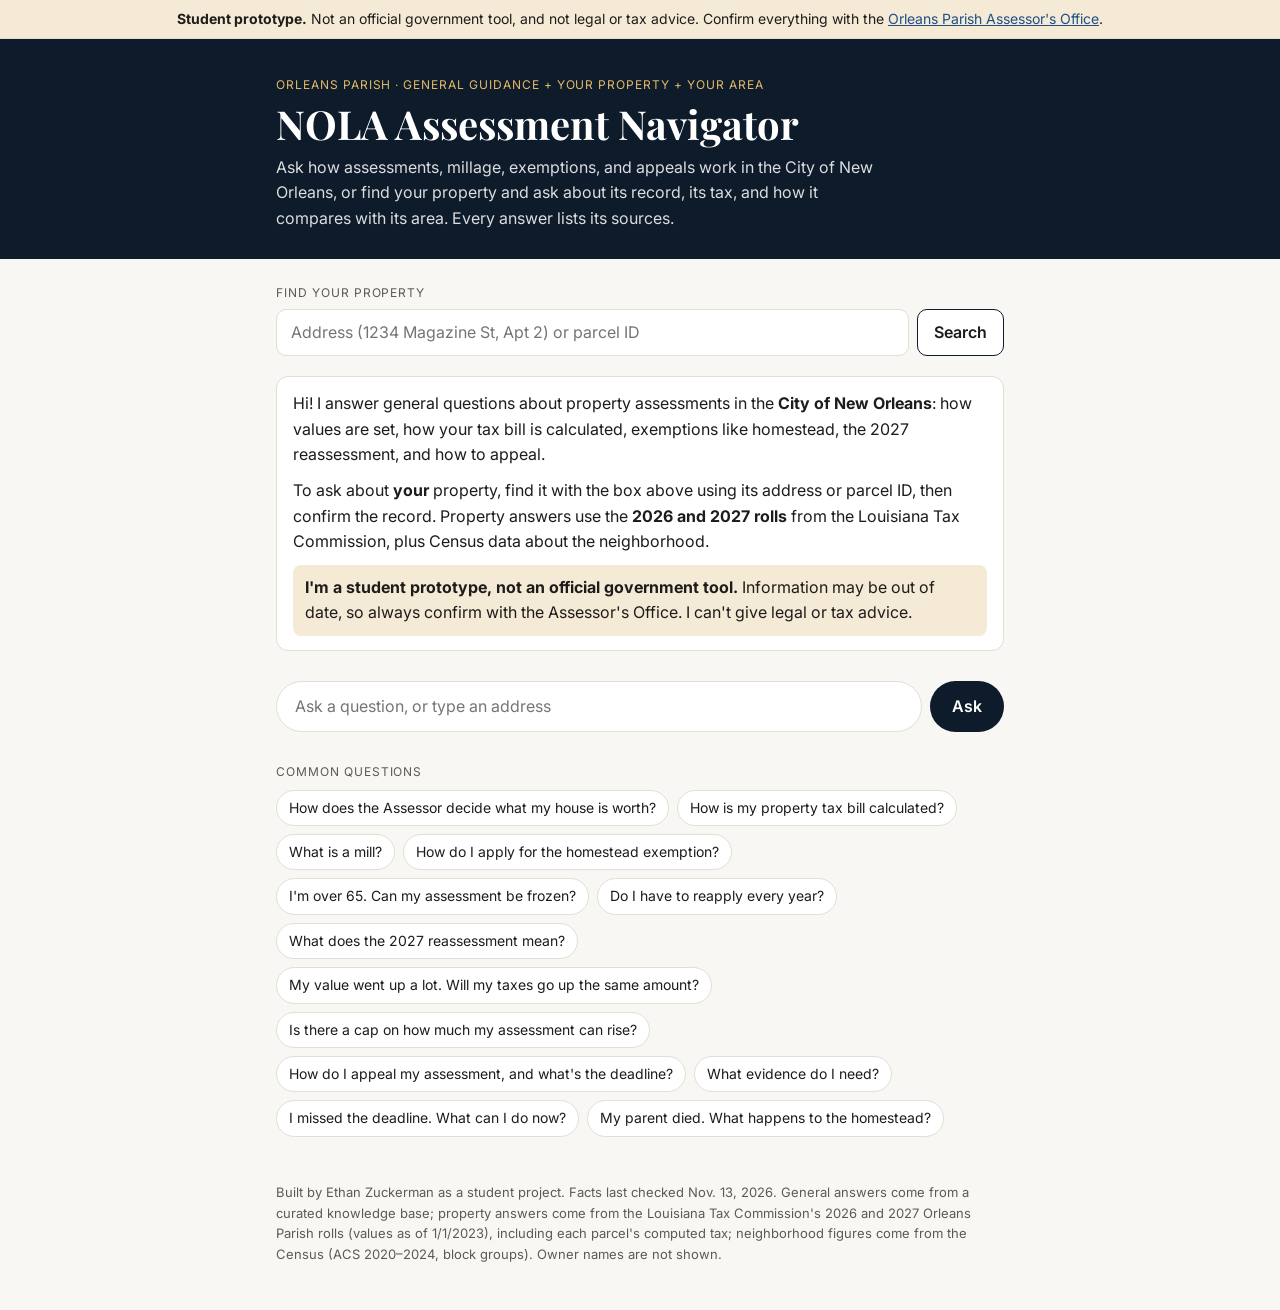
==== nola-assessment-navigator/index.html @ 5593fd62 "Final submission: Layer 3 market data, 25-question test set, hand-off note, backup plan and reflecti" ====
<!DOCTYPE html>
<html lang="en">
<head>
  <meta charset="UTF-8" />
  <meta name="viewport" content="width=device-width, initial-scale=1.0, viewport-fit=cover" />
  <title>NOLA Assessment Navigator</title>
  <meta name="description" content="Student prototype chatbot that explains New Orleans property assessments, exemptions, and appeals, with a source on every answer." />
  <link rel="icon" href="../favicon.svg" type="image/svg+xml" />
  <link rel="preconnect" href="https://fonts.googleapis.com" />
  <link rel="preconnect" href="https://fonts.gstatic.com" crossorigin />
  <link href="https://fonts.googleapis.com/css2?family=Inter:wght@400;500;600;700&family=Playfair+Display:wght@700&display=swap" rel="stylesheet" />
  <link rel="stylesheet" href="style.css" />
</head>
<body>
  <div class="banner" role="note">
    <strong>Student prototype.</strong> Not an official government tool, and not legal or tax advice. Confirm everything with the
    <a href="https://www.nolaassessor.com/" target="_blank" rel="noopener">Orleans Parish Assessor's Office</a>.
  </div>

  <header class="top">
    <div class="wrap">
      <p class="eyebrow">Orleans Parish · General guidance + your property + your area</p>
      <h1>NOLA Assessment Navigator</h1>
      <p class="lede">Ask how assessments, millage, exemptions, and appeals work in the City of New Orleans, or find your property and ask about its record, its tax, and how it compares with its area. Every answer lists its sources.</p>
    </div>
  </header>

  <main class="wrap chat">
    <form id="find" class="find" autocomplete="off">
      <label for="addr">Find your property</label>
      <div class="find-row">
        <input id="addr" name="addr" type="text" placeholder="Address (1234 Magazine St, Apt 2) or parcel ID" autocomplete="off" list="streets" />
        <datalist id="streets"></datalist>
        <button type="submit">Search</button>
      </div>
    </form>
    <div id="selected" class="selected" hidden>
      <span class="sel-text"></span>
      <span class="sel-actions"><button type="button" id="download-prop">Download summary</button>
      <button type="button" id="clear-prop">Change property</button></span>
    </div>

    <section id="log" class="log" aria-live="polite"></section>

    <form id="ask" class="ask" autocomplete="off">
      <label for="q" class="sr-only">Your question</label>
      <input id="q" name="q" type="text" placeholder="Ask a question, or type an address" />
      <button type="submit">Ask</button>
    </form>
    <div id="ai-bar" class="ai-bar" hidden>
      <label><input type="checkbox" id="ai-on" checked /> AI explanations by Claude</label>
      <span>Checked against the sources; the full answer is always shown.</span>
    </div>

    <section class="suggest">
      <p class="label">Common questions</p>
      <div id="chips" class="chips"></div>
    </section>
  </main>

  <footer class="wrap foot">
    <p>Built by Ethan Zuckerman as a student project. Facts last checked Nov. 13, 2026. General answers come from a curated knowledge base; property answers come from the Louisiana Tax Commission's 2026 and 2027 Orleans Parish rolls (values as of 1/1/2023), including each parcel's computed tax; neighborhood figures come from the Census (ACS 2020–2024, block groups). Owner names are not shown.</p>
  </footer>

  <script src="kb.js"></script>
  <script src="address.js"></script>
  <script src="lookup.js"></script>
  <script src="property.js"></script>
  <script src="ai.js"></script>
  <script src="app.js"></script>
</body>
</html>
---- nola-assessment-navigator/style.css ----
/* Layout: one narrow reading column; chat log, then input, then suggested questions.
   Palette follows the parent site (navy + gold), with dark-mode tokens. */
:root {
  --bg: #f8f7f4;
  --surface: #ffffff;
  --ink: #1e1c1a;
  --muted: #5d5a55;
  --line: #e2ded6;
  --navy: #0d1b2a;
  --on-navy: #ffffff;
  --gold: #a87a26;
  --gold-soft: #f4ead6;
  --user: #1a2e45;
  --on-user: #ffffff;
  --link: #1f4f86;
  --font-display: 'Playfair Display', Georgia, serif;
  --font-body: 'Inter', system-ui, -apple-system, sans-serif;
  --radius: 12px;
}
@media (prefers-color-scheme: dark) {
  :root:not([data-theme="light"]) {
    --bg: #0f1620; --surface: #17212e; --ink: #ece9e3; --muted: #a9a49b; --line: #2a3646;
    --navy: #0a121c; --on-navy: #ffffff; --gold: #e4b96a; --gold-soft: #2e2715;
    --user: #2b4566; --on-user: #ffffff; --link: #8cb8ec; color-scheme: dark;
  }
}
:root[data-theme="dark"] {
  --bg: #0f1620; --surface: #17212e; --ink: #ece9e3; --muted: #a9a49b; --line: #2a3646;
  --navy: #0a121c; --on-navy: #ffffff; --gold: #e4b96a; --gold-soft: #2e2715;
  --user: #2b4566; --on-user: #ffffff; --link: #8cb8ec; color-scheme: dark;
}

*, *::before, *::after { box-sizing: border-box; }
body {
  margin: 0;
  background: var(--bg);
  color: var(--ink);
  font-family: var(--font-body);
  font-size: 16px;
  line-height: 1.6;
  -webkit-font-smoothing: antialiased;
}
a { color: var(--link); }
.wrap {
  max-width: 760px;
  margin: 0 auto;
  padding-left: max(16px, env(safe-area-inset-left, 0px));
  padding-right: max(16px, env(safe-area-inset-right, 0px));
}
.sr-only { position: absolute; width: 1px; height: 1px; overflow: hidden; clip: rect(0 0 0 0); }

.banner {
  background: var(--gold-soft);
  color: var(--ink);
  border-bottom: 1px solid var(--line);
  font-size: 14px;
  text-align: center;
  padding-block: 8px;
  padding-left: max(16px, env(safe-area-inset-left, 0px));
  padding-right: max(16px, env(safe-area-inset-right, 0px));
}

.top { background: var(--navy); color: var(--on-navy); padding-block: 36px 28px; }
.eyebrow { margin: 0 0 6px; font-size: 12px; letter-spacing: .08em; text-transform: uppercase; color: var(--gold); }
:root:not([data-theme="dark"]) .top .eyebrow { color: #e4b96a; }
h1 { font-family: var(--font-display); font-size: clamp(28px, 5vw, 40px); line-height: 1.15; margin: 0 0 8px; text-wrap: balance; }
.lede { margin: 0; opacity: .85; max-width: 60ch; }

.chat { display: flex; flex-direction: column; gap: 20px; padding-block: 24px; }
.log { display: flex; flex-direction: column; gap: 14px; }

.msg { border-radius: var(--radius); padding: 14px 16px; min-width: 0; overflow-wrap: anywhere; }
.msg p { margin: 0 0 10px; }
.msg p:last-child { margin-bottom: 0; }
.msg.user { align-self: flex-end; max-width: 85%; background: var(--user); color: var(--on-user); }
.msg.bot { background: var(--surface); border: 1px solid var(--line); }
.msg h3 { font-size: 17px; margin: 0 0 8px; }
.msg ul, .msg ol { margin: 0 0 10px; padding-left: 22px; }
.msg li { margin-bottom: 4px; }
.msg table { border-collapse: collapse; width: 100%; font-size: 14px; margin: 6px 0 10px; display: block; overflow-x: auto; font-variant-numeric: tabular-nums; }
.msg th, .msg td { border-bottom: 1px solid var(--line); padding: 6px 8px; text-align: left; vertical-align: top; }
.msg th { color: var(--muted); font-weight: 600; }
.disclose { background: var(--gold-soft); border-radius: 8px; padding: 10px 12px; }
.bridge { color: var(--muted); font-size: 14px; }

a.cite { font-size: 12px; font-weight: 600; text-decoration: none; margin-left: 2px; vertical-align: super; line-height: 0; }
a.cite:hover, a.cite:focus { text-decoration: underline; }

.sources { margin-top: 12px; border-top: 1px solid var(--line); padding-top: 10px; font-size: 13px; }
.sources summary { cursor: pointer; font-weight: 600; color: var(--muted); text-transform: uppercase; letter-spacing: .06em; font-size: 12px; }
.sources ol { list-style: none; padding: 0; margin: 8px 0 0; display: flex; flex-direction: column; gap: 4px; }
.sid { display: inline-block; min-width: 32px; font-weight: 600; color: var(--gold); font-variant-numeric: tabular-nums; }
.secondary { font-size: 11px; border: 1px solid var(--line); border-radius: 4px; padding: 0 4px; color: var(--muted); }

.contacts { margin-top: 12px; padding: 10px 12px; border-radius: 8px; background: var(--bg); border: 1px dashed var(--line); font-size: 14px; }
.contacts ul { margin: 6px 0 0; }
.tel { font-weight: 600; white-space: nowrap; }

.ask {
  display: flex; gap: 8px; position: sticky; bottom: 0; z-index: 2;
  /* Solid band so answer text doesn't show through around the input while scrolling. */
  background: var(--bg); padding-block: 10px max(10px, env(safe-area-inset-bottom, 0px));
}
.ask input {
  flex: 1; min-width: 0; font: inherit; color: var(--ink); background: var(--surface);
  border: 1px solid var(--line); border-radius: 999px; padding: 12px 18px;
}
.ask input:focus { outline: 2px solid var(--gold); outline-offset: 1px; }
.ask button {
  font: inherit; font-weight: 600; border: 0; border-radius: 999px; padding: 12px 22px;
  background: var(--navy); color: var(--on-navy); cursor: pointer;
}
.ask button:focus-visible, .chip:focus-visible { outline: 2px solid var(--gold); outline-offset: 2px; }

.label { margin: 0 0 8px; font-size: 12px; letter-spacing: .08em; text-transform: uppercase; color: var(--muted); }
.chips { display: flex; flex-wrap: wrap; gap: 8px; }
.chip {
  font: inherit; font-size: 14px; color: var(--ink); background: var(--surface);
  border: 1px solid var(--line); border-radius: 999px; padding: 6px 12px; cursor: pointer; text-align: left;
}
.chip:hover { border-color: var(--gold); }

.foot { color: var(--muted); font-size: 13px; padding-block: 8px 32px; }

@media (prefers-reduced-motion: reduce) { * { scroll-behavior: auto !important; } }

/* ---------- Property lookup (Layer 2) ---------- */
.find { display: flex; flex-direction: column; gap: 6px; }
.find label { font-size: 12px; letter-spacing: .08em; text-transform: uppercase; color: var(--muted); }
.find-row { display: flex; gap: 8px; }
.find input {
  flex: 1; min-width: 0; font: inherit; color: var(--ink); background: var(--surface);
  border: 1px solid var(--line); border-radius: 10px; padding: 10px 14px;
}
.find input:focus { outline: 2px solid var(--gold); outline-offset: 1px; }
.find button, .selected button {
  font: inherit; font-weight: 600; border: 1px solid var(--navy); border-radius: 10px; padding: 10px 16px;
  background: var(--surface); color: var(--ink); cursor: pointer;
}
.selected {
  display: flex; flex-wrap: wrap; align-items: center; justify-content: space-between; gap: 8px;
  background: var(--gold-soft); border-radius: 10px; padding: 8px 12px; font-size: 14px;
}
.selected button { padding: 6px 12px; font-size: 13px; }
/* The hidden attribute must win over display:flex. Keep the selected property in view while scrolling. */
.selected[hidden] { display: none; }
.selected { position: sticky; top: 0; z-index: 3; border: 1px solid var(--line); }
.pick:disabled { cursor: default; opacity: .55; }
.pick.picked, .pick.picked:disabled { opacity: 1; border-color: var(--gold); box-shadow: inset 3px 0 0 var(--gold); }
.yours { margin-top: 14px; padding: 8px 12px; border-radius: 8px; background: var(--gold-soft); }
.yours .prov { margin: 4px 0; }
.picks { list-style: none; padding: 0; margin: 8px 0; display: flex; flex-direction: column; gap: 6px; }
.pick {
  width: 100%; text-align: left; font: inherit; color: var(--ink); background: var(--bg);
  border: 1px solid var(--line); border-radius: 8px; padding: 8px 10px; cursor: pointer;
  display: flex; flex-direction: column; gap: 2px;
}
.pick:hover, .pick:focus-visible { border-color: var(--gold); outline: none; }
.pick span { font-size: 13px; color: var(--muted); }
.pick .legal { font-size: 12px; }
.hint { font-size: 13px; color: var(--muted); }
.pcard h3, .msg h3 .pid { margin-bottom: 2px; }
.pid { font-size: 13px; font-weight: 500; color: var(--muted); }
.pmeta { font-size: 13px; color: var(--muted); }
.ptable { width: 100%; }
.ptable th { font-weight: 500; color: var(--ink); }
.ptable td { font-variant-numeric: tabular-nums; }
.ptable .field { font-size: 11px; color: var(--muted); }
.prov { border-left: 3px solid var(--line); padding: 6px 0 6px 12px; margin: 10px 0; }
.prov p { margin: 0 0 6px; }
.prov-tag { display: inline-block; font-size: 11px; font-weight: 600; letter-spacing: .06em; text-transform: uppercase; margin-bottom: 4px; color: var(--muted); }
.prov-recorded { border-left-color: var(--link); }
.prov-recorded .prov-tag { color: var(--link); }
.prov-calculated { border-left-color: var(--gold); }
.prov-calculated .prov-tag { color: var(--gold); }
.prov-explanation { border-left-color: var(--muted); }
.prov-missing { border-left-color: var(--muted); border-left-style: dashed; }
.srcline { font-size: 12px; color: var(--muted); margin-top: 8px; }

/* ---------- AI explanation (ai.js) ---------- */
.ai { border: 1px solid var(--gold); border-radius: 10px; padding: 10px 12px; margin-bottom: 12px; background: var(--gold-soft); }
.ai-tag { display: inline-block; font-size: 11px; font-weight: 700; letter-spacing: .06em; text-transform: uppercase; color: var(--gold); margin-bottom: 4px; }
.ai-note { font-size: 12px; color: var(--muted); margin-top: 6px !important; }
.ai-wait p { color: var(--muted); font-style: italic; }
.det { margin: 8px 0; }
.det > summary { cursor: pointer; font-size: 13px; font-weight: 600; color: var(--link); }
.det[open] > summary { margin-bottom: 8px; }
.ai-bar { display: flex; flex-wrap: wrap; gap: 4px 12px; align-items: center; font-size: 13px; color: var(--muted); margin-top: -10px; }
.ai-bar[hidden] { display: none; }
.ai-bar label { display: inline-flex; gap: 6px; align-items: center; color: var(--ink); font-weight: 600; cursor: pointer; }

/* ---------- Hand-off note, summary download ---------- */
.handoff-btn, .handoff button { font: inherit; font-size: 13px; font-weight: 600; margin-top: 8px; padding: 6px 12px; border: 1px solid var(--navy); border-radius: 8px; background: var(--surface); color: var(--ink); cursor: pointer; }
.handoff-btn[hidden] { display: none; }
.handoff { margin-top: 10px; padding: 10px 12px; border: 1px solid var(--gold); border-radius: 8px; background: var(--surface); font-size: 14px; }
.handoff-note { width: 100%; font: 13px/1.4 ui-monospace, Menlo, monospace; color: var(--ink); background: var(--bg); border: 1px solid var(--line); border-radius: 6px; padding: 8px; resize: vertical; }
.sel-actions { display: inline-flex; gap: 6px; flex-wrap: wrap; }
#download-prop[hidden] { display: none; }
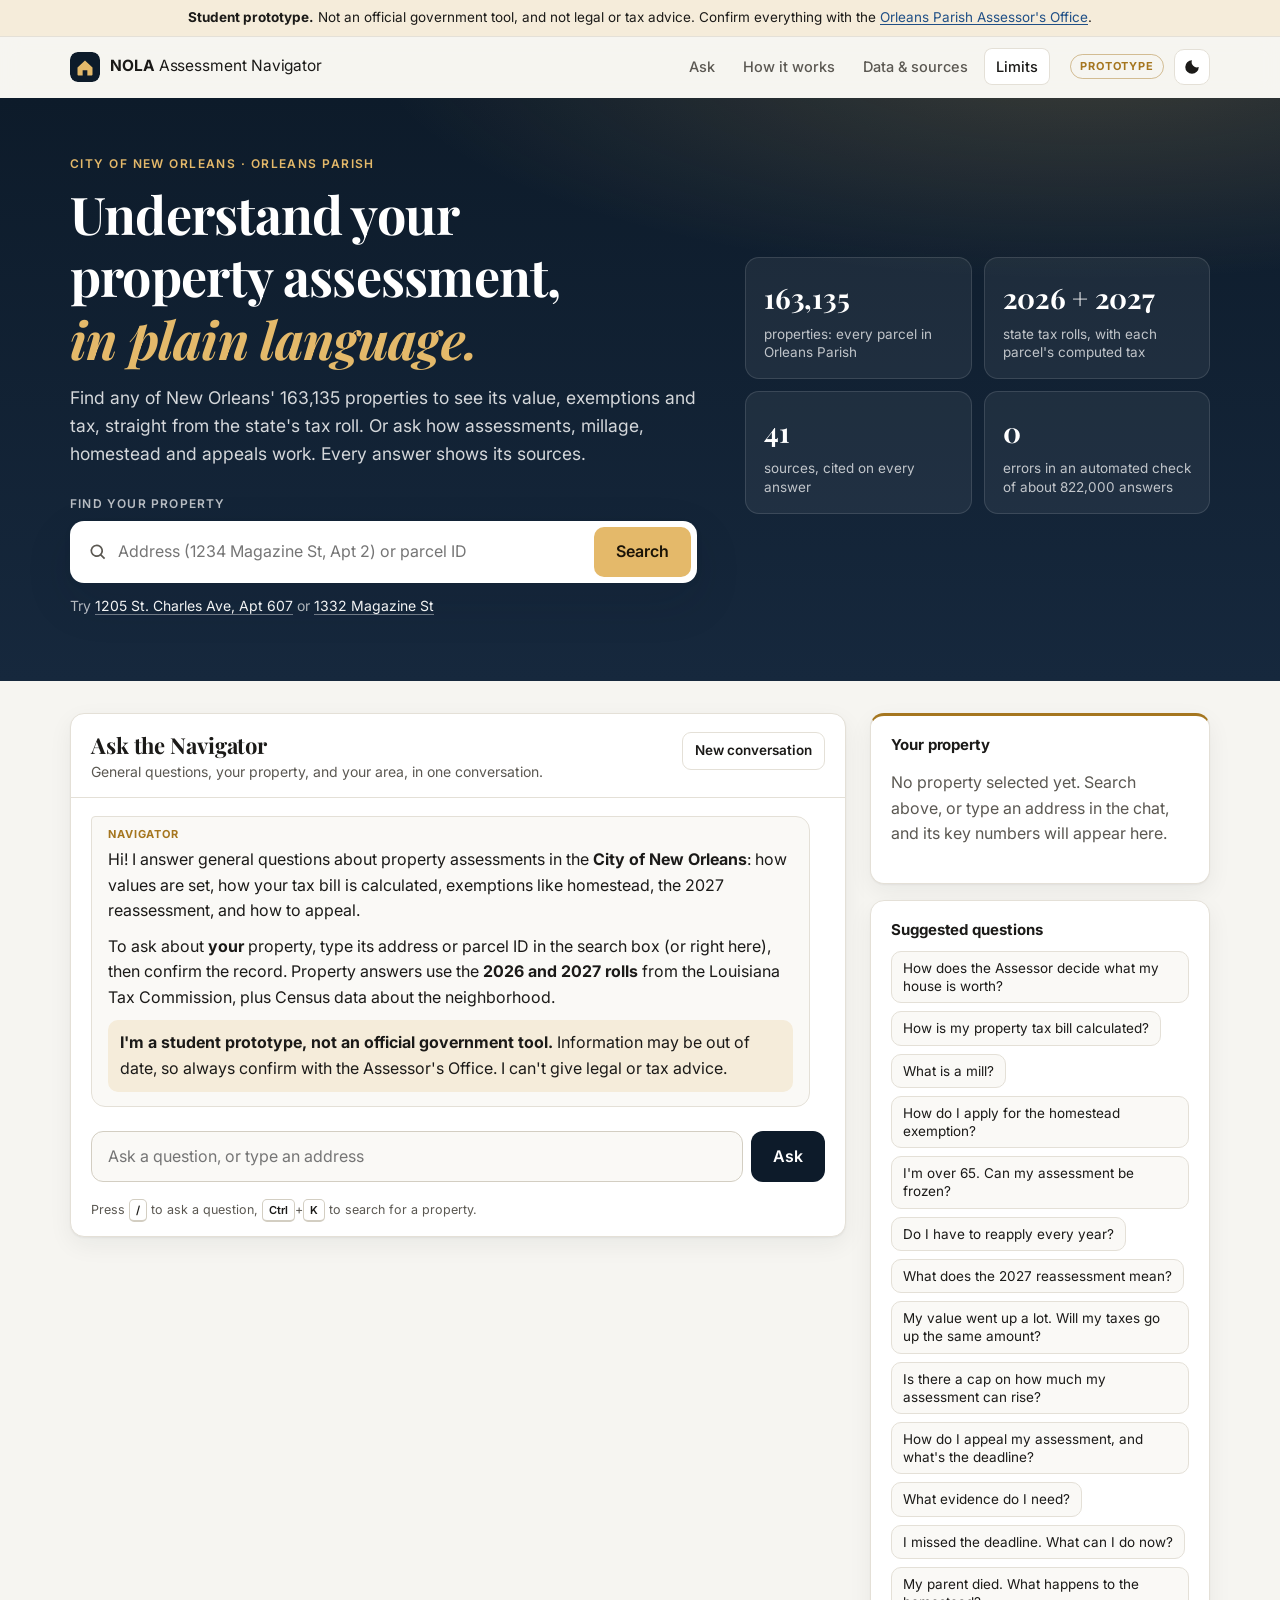
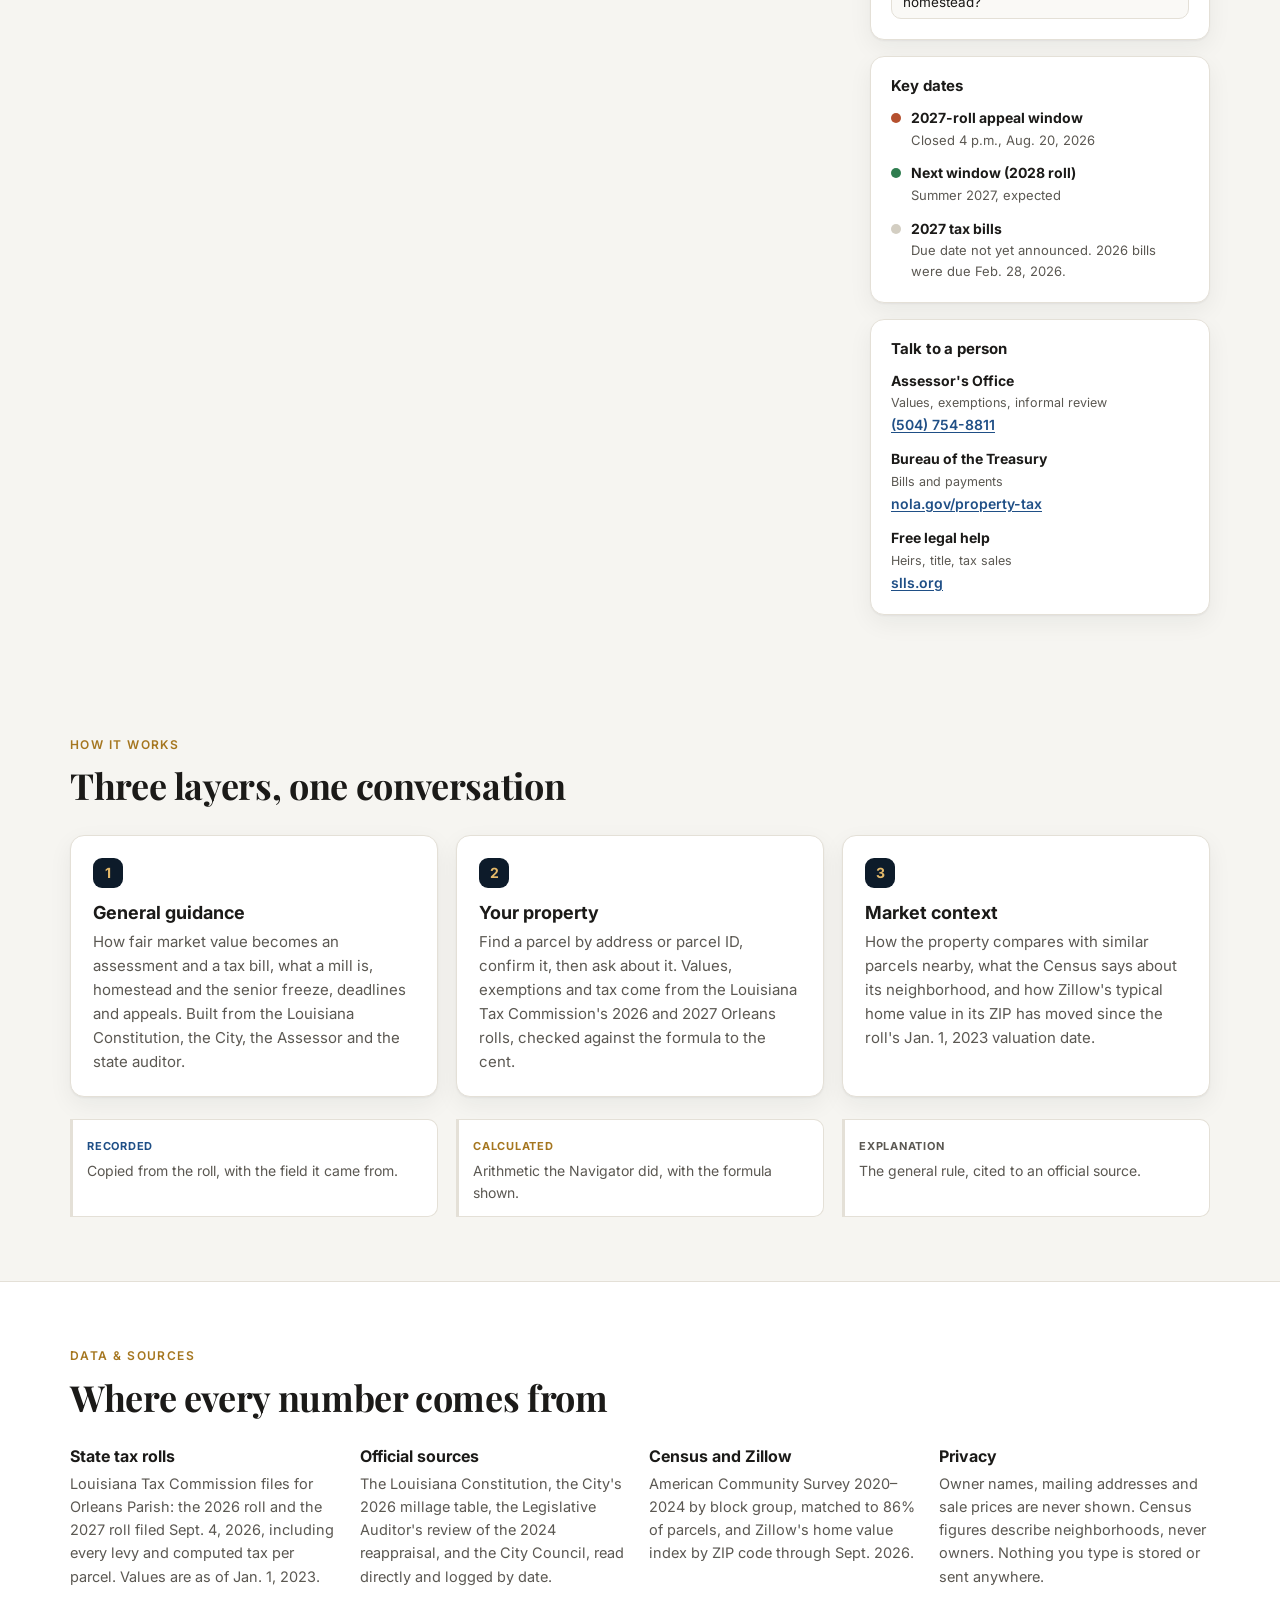
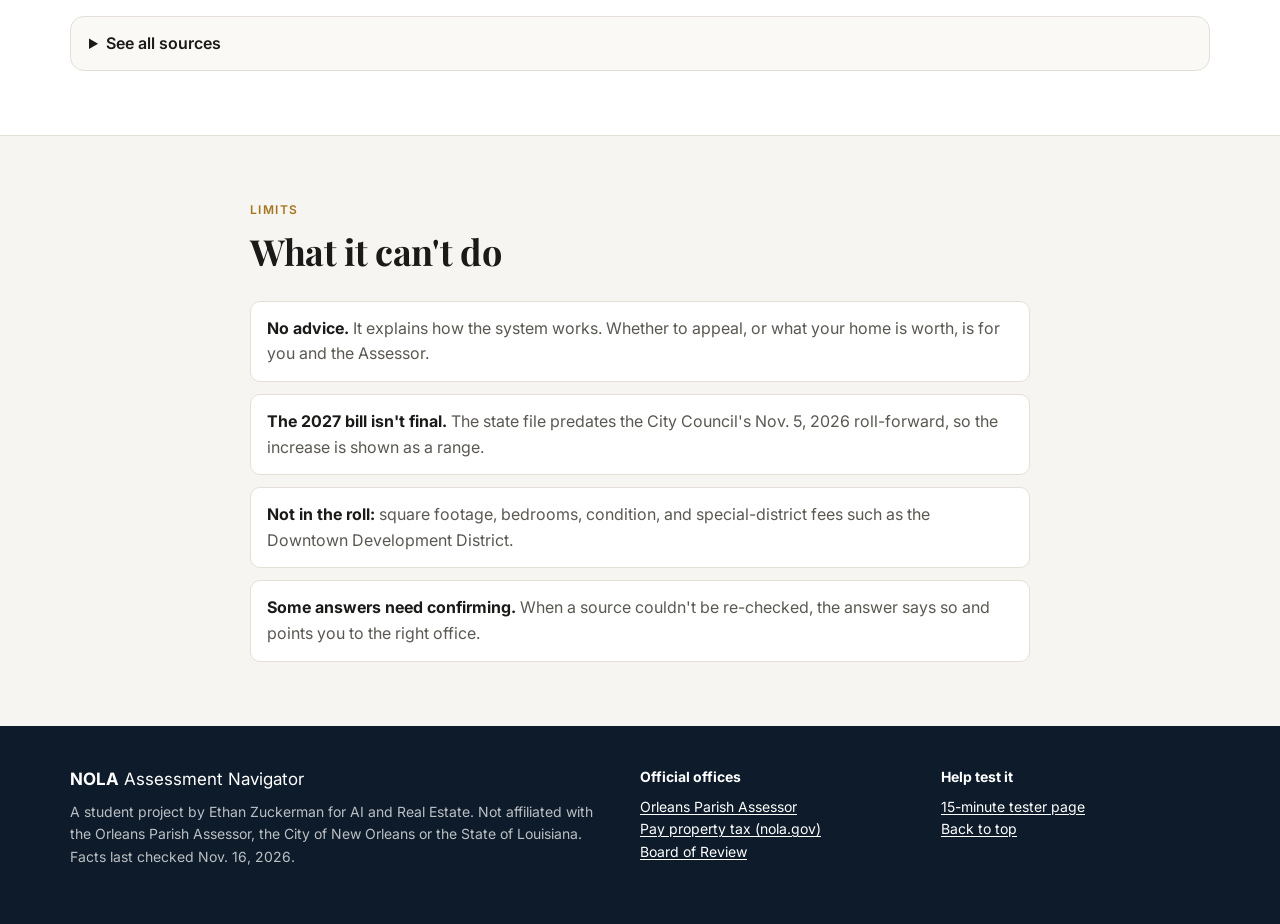
==== commit 0d9256e1: "Redesign the site: hero search, two-column app, live property panel, light/dark theme - New layout: " ====
--- a/nola-assessment-navigator/index.html
+++ b/nola-assessment-navigator/index.html
@@ -4,63 +4,213 @@
   <meta charset="UTF-8" />
   <meta name="viewport" content="width=device-width, initial-scale=1.0, viewport-fit=cover" />
   <title>NOLA Assessment Navigator</title>
-  <meta name="description" content="Student prototype chatbot that explains New Orleans property assessments, exemptions, and appeals, with a source on every answer." />
+  <meta name="description" content="Understand your New Orleans property assessment: how values and tax bills work, your property's own record, and how it compares with its area. A student prototype with a source on every answer." />
+  <meta name="theme-color" content="#0d1b2a" />
+  <meta property="og:title" content="NOLA Assessment Navigator" />
+  <meta property="og:description" content="Look up any New Orleans property, see its assessment and tax, and get plain-language answers with sources." />
   <link rel="icon" href="../favicon.svg" type="image/svg+xml" />
   <link rel="preconnect" href="https://fonts.googleapis.com" />
   <link rel="preconnect" href="https://fonts.gstatic.com" crossorigin />
-  <link href="https://fonts.googleapis.com/css2?family=Inter:wght@400;500;600;700&family=Playfair+Display:wght@700&display=swap" rel="stylesheet" />
+  <link href="https://fonts.googleapis.com/css2?family=Inter:wght@400;500;600;700&family=Playfair+Display:wght@600;700&display=swap" rel="stylesheet" />
   <link rel="stylesheet" href="style.css" />
 </head>
 <body>
+  <a class="skip" href="#q">Skip to the question box</a>
+
   <div class="banner" role="note">
     <strong>Student prototype.</strong> Not an official government tool, and not legal or tax advice. Confirm everything with the
     <a href="https://www.nolaassessor.com/" target="_blank" rel="noopener">Orleans Parish Assessor's Office</a>.
   </div>
 
-  <header class="top">
+  <header class="nav" id="top">
+    <div class="wrap nav-row">
+      <a class="brand" href="#top" aria-label="NOLA Assessment Navigator, home">
+        <svg class="logo" viewBox="0 0 32 32" aria-hidden="true"><rect width="32" height="32" rx="8" fill="#0d1b2a"/><path d="M8 16.5 16 9l8 7.5V24a1 1 0 0 1-1 1h-4.5v-5.5h-5V25H9a1 1 0 0 1-1-1z" fill="#e4b96a"/></svg>
+        <span><strong>NOLA</strong> Assessment Navigator</span>
+      </a>
+      <nav class="nav-links" aria-label="Sections">
+        <a href="#app">Ask</a>
+        <a href="#how">How it works</a>
+        <a href="#data">Data &amp; sources</a>
+        <a href="#limits">Limits</a>
+      </nav>
+      <div class="nav-actions">
+        <span class="pill">Prototype</span>
+        <button type="button" class="icon-btn" id="theme" aria-label="Switch between light and dark mode" title="Light / dark">
+          <svg viewBox="0 0 24 24" aria-hidden="true"><path d="M12 3a9 9 0 1 0 9 9 7 7 0 0 1-9-9z" fill="currentColor"/></svg>
+        </button>
+      </div>
+    </div>
+  </header>
+
+  <section class="hero">
+    <div class="wrap hero-grid">
+      <div>
+        <p class="eyebrow">City of New Orleans · Orleans Parish</p>
+        <h1>Understand your property assessment, <em>in plain language.</em></h1>
+        <p class="lede">Find any of New Orleans' 163,135 properties to see its value, exemptions and tax, straight from the state's tax roll. Or ask how assessments, millage, homestead and appeals work. Every answer shows its sources.</p>
+
+        <form id="find" class="find" autocomplete="off" role="search">
+          <label for="addr">Find your property</label>
+          <div class="find-row">
+            <svg class="find-icon" viewBox="0 0 24 24" aria-hidden="true"><path d="M10.5 3a7.5 7.5 0 0 1 5.9 12.1l4.2 4.2-1.4 1.4-4.2-4.2A7.5 7.5 0 1 1 10.5 3zm0 2a5.5 5.5 0 1 0 0 11 5.5 5.5 0 0 0 0-11z" fill="currentColor"/></svg>
+            <input id="addr" name="addr" type="text" placeholder="Address (1234 Magazine St, Apt 2) or parcel ID" autocomplete="off" list="streets" />
+            <datalist id="streets"></datalist>
+            <button type="submit">Search</button>
+          </div>
+          <p class="find-hint">Try <button type="button" class="link-btn" data-try="1205 St. Charles Ave, Apt 607">1205 St. Charles Ave, Apt 607</button> or <button type="button" class="link-btn" data-try="1332 Magazine St">1332 Magazine St</button></p>
+        </form>
+      </div>
+      <ul class="stats" aria-label="What the Navigator covers">
+        <li><strong>163,135</strong><span>properties: every parcel in Orleans Parish</span></li>
+        <li><strong>2026 + 2027</strong><span>state tax rolls, with each parcel's computed tax</span></li>
+        <li><strong>41</strong><span>sources, cited on every answer</span></li>
+        <li><strong>0</strong><span>errors in an automated check of about 822,000 answers</span></li>
+      </ul>
+    </div>
+  </section>
+
+  <main class="wrap app" id="app">
+    <section class="panel chat" aria-label="Conversation">
+      <div class="panel-head">
+        <div>
+          <h2>Ask the Navigator</h2>
+          <p class="sub">General questions, your property, and your area, in one conversation.</p>
+        </div>
+        <button type="button" class="ghost-btn" id="new-chat" title="Start a new conversation">New conversation</button>
+      </div>
+      <div id="selected" class="selected" hidden>
+        <span class="sel-text"></span>
+        <span class="sel-actions"><button type="button" id="download-prop">Download summary</button>
+        <button type="button" id="clear-prop">Change property</button></span>
+      </div>
+      <div class="chat-scroll" id="chat-scroll">
+        <section id="log" class="log" aria-live="polite"></section>
+      </div>
+      <button type="button" class="jump" id="jump" hidden>↓ Latest answer</button>
+      <form id="ask" class="ask" autocomplete="off">
+        <label for="q" class="sr-only">Your question</label>
+        <input id="q" name="q" type="text" placeholder="Ask a question, or type an address" />
+        <button type="submit" aria-label="Ask">Ask</button>
+      </form>
+      <div id="ai-bar" class="ai-bar" hidden>
+        <label><input type="checkbox" id="ai-on" checked /> AI explanations by Claude</label>
+        <span>Checked against the sources; the full answer is always shown.</span>
+      </div>
+      <p class="kbd-hint">Press <kbd>/</kbd> to ask a question, <kbd>Ctrl</kbd>+<kbd>K</kbd> to search for a property.</p>
+    </section>
+
+    <aside class="side" aria-label="Your property and help">
+      <section class="panel" id="prop-panel">
+        <h2>Your property</h2>
+        <div id="prop-empty">
+          <p class="muted">No property selected yet. Search above, or type an address in the chat, and its key numbers will appear here.</p>
+        </div>
+        <div id="prop-body" hidden></div>
+      </section>
+
+      <section class="panel">
+        <h2>Suggested questions</h2>
+        <div id="chips" class="chips"></div>
+      </section>
+
+      <section class="panel">
+        <h2>Key dates</h2>
+        <ul class="dates">
+          <li><span class="dot closed"></span><div><strong>2027-roll appeal window</strong><span>Closed 4 p.m., Aug. 20, 2026</span></div></li>
+          <li><span class="dot next"></span><div><strong>Next window (2028 roll)</strong><span>Summer 2027, expected</span></div></li>
+          <li><span class="dot"></span><div><strong>2027 tax bills</strong><span>Due date not yet announced. 2026 bills were due Feb. 28, 2026.</span></div></li>
+        </ul>
+      </section>
+
+      <section class="panel contact-card">
+        <h2>Talk to a person</h2>
+        <ul class="people">
+          <li><strong>Assessor's Office</strong><span>Values, exemptions, informal review</span><a href="tel:+15047548811">(504) 754-8811</a></li>
+          <li><strong>Bureau of the Treasury</strong><span>Bills and payments</span><a href="https://nola.gov/property-tax/" target="_blank" rel="noopener">nola.gov/property-tax</a></li>
+          <li><strong>Free legal help</strong><span>Heirs, title, tax sales</span><a href="https://slls.org/" target="_blank" rel="noopener">slls.org</a></li>
+        </ul>
+      </section>
+    </aside>
+  </main>
+
+  <section class="section" id="how">
     <div class="wrap">
-      <p class="eyebrow">Orleans Parish · General guidance + your property + your area</p>
-      <h1>NOLA Assessment Navigator</h1>
-      <p class="lede">Ask how assessments, millage, exemptions, and appeals work in the City of New Orleans, or find your property and ask about its record, its tax, and how it compares with its area. Every answer lists its sources.</p>
-    </div>
-  </header>
-
-  <main class="wrap chat">
-    <form id="find" class="find" autocomplete="off">
-      <label for="addr">Find your property</label>
-      <div class="find-row">
-        <input id="addr" name="addr" type="text" placeholder="Address (1234 Magazine St, Apt 2) or parcel ID" autocomplete="off" list="streets" />
-        <datalist id="streets"></datalist>
-        <button type="submit">Search</button>
-      </div>
-    </form>
-    <div id="selected" class="selected" hidden>
-      <span class="sel-text"></span>
-      <span class="sel-actions"><button type="button" id="download-prop">Download summary</button>
-      <button type="button" id="clear-prop">Change property</button></span>
-    </div>
-
-    <section id="log" class="log" aria-live="polite"></section>
-
-    <form id="ask" class="ask" autocomplete="off">
-      <label for="q" class="sr-only">Your question</label>
-      <input id="q" name="q" type="text" placeholder="Ask a question, or type an address" />
-      <button type="submit">Ask</button>
-    </form>
-    <div id="ai-bar" class="ai-bar" hidden>
-      <label><input type="checkbox" id="ai-on" checked /> AI explanations by Claude</label>
-      <span>Checked against the sources; the full answer is always shown.</span>
-    </div>
-
-    <section class="suggest">
-      <p class="label">Common questions</p>
-      <div id="chips" class="chips"></div>
-    </section>
-  </main>
-
-  <footer class="wrap foot">
-    <p>Built by Ethan Zuckerman as a student project. Facts last checked Nov. 13, 2026. General answers come from a curated knowledge base; property answers come from the Louisiana Tax Commission's 2026 and 2027 Orleans Parish rolls (values as of 1/1/2023), including each parcel's computed tax; neighborhood figures come from the Census (ACS 2020–2024, block groups). Owner names are not shown.</p>
+      <p class="eyebrow">How it works</p>
+      <h2 class="section-title">Three layers, one conversation</h2>
+      <div class="cards">
+        <article class="card">
+          <span class="num">1</span>
+          <h3>General guidance</h3>
+          <p>How fair market value becomes an assessment and a tax bill, what a mill is, homestead and the senior freeze, deadlines and appeals. Built from the Louisiana Constitution, the City, the Assessor and the state auditor.</p>
+        </article>
+        <article class="card">
+          <span class="num">2</span>
+          <h3>Your property</h3>
+          <p>Find a parcel by address or parcel ID, confirm it, then ask about it. Values, exemptions and tax come from the Louisiana Tax Commission's 2026 and 2027 Orleans rolls, checked against the formula to the cent.</p>
+        </article>
+        <article class="card">
+          <span class="num">3</span>
+          <h3>Market context</h3>
+          <p>How the property compares with similar parcels nearby, what the Census says about its neighborhood, and how Zillow's typical home value in its ZIP has moved since the roll's Jan. 1, 2023 valuation date.</p>
+        </article>
+      </div>
+      <div class="labels-demo">
+        <div class="prov prov-recorded"><span class="prov-tag">Recorded</span><p>Copied from the roll, with the field it came from.</p></div>
+        <div class="prov prov-calculated"><span class="prov-tag">Calculated</span><p>Arithmetic the Navigator did, with the formula shown.</p></div>
+        <div class="prov prov-explanation"><span class="prov-tag">Explanation</span><p>The general rule, cited to an official source.</p></div>
+      </div>
+    </div>
+  </section>
+
+  <section class="section alt" id="data">
+    <div class="wrap">
+      <p class="eyebrow">Data &amp; sources</p>
+      <h2 class="section-title">Where every number comes from</h2>
+      <div class="data-grid">
+        <div class="data-item"><h3>State tax rolls</h3><p>Louisiana Tax Commission files for Orleans Parish: the 2026 roll and the 2027 roll filed Sept. 4, 2026, including every levy and computed tax per parcel. Values are as of Jan. 1, 2023.</p></div>
+        <div class="data-item"><h3>Official sources</h3><p>The Louisiana Constitution, the City's 2026 millage table, the Legislative Auditor's review of the 2024 reappraisal, and the City Council, read directly and logged by date.</p></div>
+        <div class="data-item"><h3>Census and Zillow</h3><p>American Community Survey 2020–2024 by block group, matched to 86% of parcels, and Zillow's home value index by ZIP code through Sept. 2026.</p></div>
+        <div class="data-item"><h3>Privacy</h3><p>Owner names, mailing addresses and sale prices are never shown. Census figures describe neighborhoods, never owners. Nothing you type is stored or sent anywhere.</p></div>
+      </div>
+      <details class="source-list">
+        <summary>See all sources</summary>
+        <ol id="all-sources"></ol>
+      </details>
+    </div>
+  </section>
+
+  <section class="section" id="limits">
+    <div class="wrap narrow">
+      <p class="eyebrow">Limits</p>
+      <h2 class="section-title">What it can't do</h2>
+      <ul class="limits">
+        <li><strong>No advice.</strong> It explains how the system works. Whether to appeal, or what your home is worth, is for you and the Assessor.</li>
+        <li><strong>The 2027 bill isn't final.</strong> The state file predates the City Council's Nov. 5, 2026 roll-forward, so the increase is shown as a range.</li>
+        <li><strong>Not in the roll:</strong> square footage, bedrooms, condition, and special-district fees such as the Downtown Development District.</li>
+        <li><strong>Some answers need confirming.</strong> When a source couldn't be re-checked, the answer says so and points you to the right office.</li>
+      </ul>
+    </div>
+  </section>
+
+  <footer class="foot">
+    <div class="wrap foot-grid">
+      <div>
+        <p class="brand-foot"><strong>NOLA</strong> Assessment Navigator</p>
+        <p>A student project by Ethan Zuckerman for AI and Real Estate. Not affiliated with the Orleans Parish Assessor, the City of New Orleans or the State of Louisiana. Facts last checked Nov. 16, 2026.</p>
+      </div>
+      <div>
+        <p><strong>Official offices</strong></p>
+        <p><a href="https://www.nolaassessor.com/" target="_blank" rel="noopener">Orleans Parish Assessor</a><br /><a href="https://nola.gov/property-tax/" target="_blank" rel="noopener">Pay property tax (nola.gov)</a><br /><a href="https://council.nola.gov/resources/property-tax-assessments-and-appeals/" target="_blank" rel="noopener">Board of Review</a></p>
+      </div>
+      <div>
+        <p><strong>Help test it</strong></p>
+        <p><a href="tester.html">15-minute tester page</a><br /><a href="#top">Back to top</a></p>
+      </div>
+    </div>
   </footer>
+
+  <div class="toast" id="toast" role="status" aria-live="polite" hidden></div>
 
   <script src="kb.js"></script>
   <script src="address.js"></script>
@@ -68,5 +218,6 @@
   <script src="property.js"></script>
   <script src="ai.js"></script>
   <script src="app.js"></script>
+  <script src="ui.js"></script>
 </body>
 </html>
--- a/nola-assessment-navigator/style.css
+++ b/nola-assessment-navigator/style.css
@@ -1,163 +1,267 @@
-/* Layout: one narrow reading column; chat log, then input, then suggested questions.
-   Palette follows the parent site (navy + gold), with dark-mode tokens. */
+/* NOLA Assessment Navigator: site styles.
+   Layout: slim disclosure bar, sticky nav, search-first hero, then the app (conversation + side panels),
+   then How it works / Data / Limits / footer. Palette: navy + gold, with light and dark tokens. */
+
 :root {
-  --bg: #f8f7f4;
+  --bg: #f6f5f1;
   --surface: #ffffff;
-  --ink: #1e1c1a;
-  --muted: #5d5a55;
-  --line: #e2ded6;
+  --surface-2: #faf9f6;
+  --ink: #1b1a18;
+  --muted: #5b5852;
+  --line: #e4e0d7;
+  --line-strong: #d3cec2;
   --navy: #0d1b2a;
+  --navy-2: #16283d;
   --on-navy: #ffffff;
-  --gold: #a87a26;
-  --gold-soft: #f4ead6;
-  --user: #1a2e45;
+  --gold: #a5761f;
+  --gold-bright: #e4b96a;
+  --gold-soft: #f5ecda;
+  --user: #16283d;
   --on-user: #ffffff;
   --link: #1f4f86;
+  --ok: #2f7d4f;
+  --warn: #b5502e;
   --font-display: 'Playfair Display', Georgia, serif;
-  --font-body: 'Inter', system-ui, -apple-system, sans-serif;
-  --radius: 12px;
+  --font-body: 'Inter', system-ui, -apple-system, 'Segoe UI', sans-serif;
+  --radius: 14px;
+  --radius-sm: 10px;
+  --shadow: 0 1px 2px rgba(13, 27, 42, .05), 0 8px 24px rgba(13, 27, 42, .06);
+  --shadow-lg: 0 2px 6px rgba(13, 27, 42, .06), 0 18px 48px rgba(13, 27, 42, .12);
+  color-scheme: light;
 }
 @media (prefers-color-scheme: dark) {
   :root:not([data-theme="light"]) {
-    --bg: #0f1620; --surface: #17212e; --ink: #ece9e3; --muted: #a9a49b; --line: #2a3646;
-    --navy: #0a121c; --on-navy: #ffffff; --gold: #e4b96a; --gold-soft: #2e2715;
-    --user: #2b4566; --on-user: #ffffff; --link: #8cb8ec; color-scheme: dark;
+    --bg: #0c131c; --surface: #131d2a; --surface-2: #172333; --ink: #ebe8e2; --muted: #a7a297; --line: #253244;
+    --line-strong: #31415a; --navy: #08111b; --navy-2: #102033; --gold: #e4b96a; --gold-soft: #2a2414;
+    --user: #24406a; --link: #8fbaf0; --ok: #6cc292; --warn: #ef8f6c;
+    --shadow: 0 1px 2px rgba(0, 0, 0, .3), 0 8px 24px rgba(0, 0, 0, .25);
+    --shadow-lg: 0 2px 6px rgba(0, 0, 0, .3), 0 18px 48px rgba(0, 0, 0, .35);
+    color-scheme: dark;
   }
 }
 :root[data-theme="dark"] {
-  --bg: #0f1620; --surface: #17212e; --ink: #ece9e3; --muted: #a9a49b; --line: #2a3646;
-  --navy: #0a121c; --on-navy: #ffffff; --gold: #e4b96a; --gold-soft: #2e2715;
-  --user: #2b4566; --on-user: #ffffff; --link: #8cb8ec; color-scheme: dark;
-}
-
+  --bg: #0c131c; --surface: #131d2a; --surface-2: #172333; --ink: #ebe8e2; --muted: #a7a297; --line: #253244;
+  --line-strong: #31415a; --navy: #08111b; --navy-2: #102033; --gold: #e4b96a; --gold-soft: #2a2414;
+  --user: #24406a; --link: #8fbaf0; --ok: #6cc292; --warn: #ef8f6c;
+  --shadow: 0 1px 2px rgba(0, 0, 0, .3), 0 8px 24px rgba(0, 0, 0, .25);
+  --shadow-lg: 0 2px 6px rgba(0, 0, 0, .3), 0 18px 48px rgba(0, 0, 0, .35);
+  color-scheme: dark;
+}
+
+/* ---------- Base ---------- */
 *, *::before, *::after { box-sizing: border-box; }
+html { scroll-behavior: smooth; scroll-padding-top: 84px; }
 body {
-  margin: 0;
-  background: var(--bg);
-  color: var(--ink);
-  font-family: var(--font-body);
-  font-size: 16px;
-  line-height: 1.6;
-  -webkit-font-smoothing: antialiased;
-}
-a { color: var(--link); }
+  margin: 0; background: var(--bg); color: var(--ink);
+  font-family: var(--font-body); font-size: 16px; line-height: 1.6;
+  -webkit-font-smoothing: antialiased; text-rendering: optimizeLegibility;
+}
+a { color: var(--link); text-underline-offset: 2px; }
+a:hover { text-decoration-thickness: 2px; }
+h1, h2, h3 { line-height: 1.2; }
 .wrap {
-  max-width: 760px;
-  margin: 0 auto;
-  padding-left: max(16px, env(safe-area-inset-left, 0px));
-  padding-right: max(16px, env(safe-area-inset-right, 0px));
-}
-.sr-only { position: absolute; width: 1px; height: 1px; overflow: hidden; clip: rect(0 0 0 0); }
-
+  max-width: 1180px; margin: 0 auto;
+  padding-left: max(20px, env(safe-area-inset-left, 0px));
+  padding-right: max(20px, env(safe-area-inset-right, 0px));
+}
+.narrow { max-width: 820px; }
+.sr-only { position: absolute; width: 1px; height: 1px; overflow: hidden; clip: rect(0 0 0 0); white-space: nowrap; }
+.skip { position: absolute; left: -9999px; top: 8px; z-index: 50; background: var(--surface); color: var(--ink); padding: 8px 12px; border-radius: 8px; box-shadow: var(--shadow); }
+.skip:focus { left: 12px; }
+:focus-visible { outline: 2px solid var(--gold); outline-offset: 2px; }
+.muted { color: var(--muted); }
+kbd { font: 600 11px/1 var(--font-body); padding: 3px 6px; border: 1px solid var(--line-strong); border-bottom-width: 2px; border-radius: 5px; background: var(--surface); color: var(--ink); }
+
+/* ---------- Disclosure bar ---------- */
 .banner {
-  background: var(--gold-soft);
-  color: var(--ink);
-  border-bottom: 1px solid var(--line);
-  font-size: 14px;
-  text-align: center;
-  padding-block: 8px;
-  padding-left: max(16px, env(safe-area-inset-left, 0px));
-  padding-right: max(16px, env(safe-area-inset-right, 0px));
-}
-
-.top { background: var(--navy); color: var(--on-navy); padding-block: 36px 28px; }
-.eyebrow { margin: 0 0 6px; font-size: 12px; letter-spacing: .08em; text-transform: uppercase; color: var(--gold); }
-:root:not([data-theme="dark"]) .top .eyebrow { color: #e4b96a; }
-h1 { font-family: var(--font-display); font-size: clamp(28px, 5vw, 40px); line-height: 1.15; margin: 0 0 8px; text-wrap: balance; }
-.lede { margin: 0; opacity: .85; max-width: 60ch; }
-
-.chat { display: flex; flex-direction: column; gap: 20px; padding-block: 24px; }
+  background: var(--gold-soft); color: var(--ink); border-bottom: 1px solid var(--line);
+  font-size: 13.5px; text-align: center; padding-block: 7px;
+  padding-left: max(16px, env(safe-area-inset-left, 0px)); padding-right: max(16px, env(safe-area-inset-right, 0px));
+}
+
+/* ---------- Navigation ---------- */
+.nav { position: sticky; top: 0; z-index: 20; background: color-mix(in srgb, var(--bg) 88%, transparent); backdrop-filter: saturate(1.4) blur(10px); -webkit-backdrop-filter: saturate(1.4) blur(10px); border-bottom: 1px solid transparent; transition: border-color .2s, box-shadow .2s; }
+.nav.scrolled { border-bottom-color: var(--line); box-shadow: 0 4px 18px rgba(13, 27, 42, .05); }
+.nav-row { display: flex; align-items: center; gap: 20px; min-height: 60px; }
+.brand { display: inline-flex; align-items: center; gap: 10px; color: var(--ink); text-decoration: none; font-size: 15.5px; letter-spacing: -.005em; }
+.brand strong { font-weight: 700; }
+.logo { width: 30px; height: 30px; flex: none; border-radius: 8px; }
+.nav-links { display: flex; gap: 4px; margin-left: auto; }
+.nav-links a { color: var(--muted); text-decoration: none; font-size: 14.5px; font-weight: 500; padding: 7px 12px; border-radius: 8px; }
+.nav-links a:hover { color: var(--ink); background: var(--surface); }
+.nav-links a.active { color: var(--ink); background: var(--surface); box-shadow: inset 0 0 0 1px var(--line); }
+.nav-actions { display: flex; align-items: center; gap: 10px; }
+.pill { font-size: 11px; font-weight: 700; letter-spacing: .08em; text-transform: uppercase; color: var(--gold); border: 1px solid color-mix(in srgb, var(--gold) 45%, transparent); padding: 3px 9px; border-radius: 999px; }
+.icon-btn { width: 36px; height: 36px; display: inline-grid; place-items: center; border-radius: 10px; border: 1px solid var(--line); background: var(--surface); color: var(--ink); cursor: pointer; }
+.icon-btn svg { width: 18px; height: 18px; }
+.icon-btn:hover { border-color: var(--line-strong); }
+
+/* ---------- Hero ---------- */
+.hero { background: radial-gradient(1200px 400px at 85% -10%, rgba(228, 185, 106, .22), transparent 60%), linear-gradient(180deg, var(--navy) 0%, var(--navy-2) 100%); color: var(--on-navy); padding-block: 56px 64px; }
+.hero-grid { display: grid; grid-template-columns: minmax(0, 1.35fr) minmax(0, 1fr); gap: 48px; align-items: center; }
+.eyebrow { margin: 0 0 10px; font-size: 12px; font-weight: 600; letter-spacing: .12em; text-transform: uppercase; color: var(--gold); }
+.hero .eyebrow { color: var(--gold-bright); }
+.hero h1 { font-family: var(--font-display); font-weight: 700; font-size: clamp(32px, 4.6vw, 52px); letter-spacing: -.015em; margin: 0 0 14px; text-wrap: balance; }
+.hero h1 em { font-style: italic; color: var(--gold-bright); }
+.lede { margin: 0 0 26px; font-size: 17.5px; line-height: 1.6; color: rgba(255, 255, 255, .82); max-width: 58ch; }
+
+.find { display: flex; flex-direction: column; gap: 8px; }
+.find label { font-size: 12px; font-weight: 600; letter-spacing: .1em; text-transform: uppercase; color: rgba(255, 255, 255, .7); }
+.find-row { position: relative; display: flex; gap: 8px; background: var(--surface); border-radius: 14px; padding: 6px; box-shadow: var(--shadow-lg); }
+.find-icon { position: absolute; left: 18px; top: 50%; width: 20px; height: 20px; transform: translateY(-50%); color: var(--muted); pointer-events: none; }
+.find input { flex: 1; min-width: 0; font: inherit; font-size: 16px; color: var(--ink); background: transparent; border: 0; padding: 12px 12px 12px 42px; border-radius: 10px; }
+.find input:focus { outline: none; }
+.find-row:focus-within { box-shadow: var(--shadow-lg), 0 0 0 3px rgba(228, 185, 106, .55); }
+.find button[type="submit"] { font: inherit; font-weight: 600; border: 0; border-radius: 10px; padding: 12px 22px; background: var(--gold-bright); color: #1b1407; cursor: pointer; }
+.find button[type="submit"]:hover { filter: brightness(1.05); }
+.find-hint { margin: 4px 0 0; font-size: 14px; color: rgba(255, 255, 255, .7); }
+.link-btn { font: inherit; background: none; border: 0; padding: 0; color: #fff; text-decoration: underline; text-underline-offset: 3px; text-decoration-color: rgba(255, 255, 255, .4); cursor: pointer; }
+.link-btn:hover { text-decoration-color: var(--gold-bright); }
+
+.stats { list-style: none; margin: 0; padding: 0; display: grid; grid-template-columns: 1fr 1fr; gap: 12px; }
+.stats li { background: rgba(255, 255, 255, .06); border: 1px solid rgba(255, 255, 255, .12); border-radius: var(--radius); padding: 18px 18px 16px; }
+.stats strong { display: block; font-family: var(--font-display); font-size: 28px; font-weight: 700; letter-spacing: -.01em; color: #fff; }
+.stats span { display: block; margin-top: 4px; font-size: 13.5px; line-height: 1.4; color: rgba(255, 255, 255, .72); }
+
+/* ---------- App ---------- */
+.app { display: grid; grid-template-columns: minmax(0, 1fr) 340px; gap: 24px; align-items: start; padding-block: 32px 56px; }
+.panel { background: var(--surface); border: 1px solid var(--line); border-radius: var(--radius); box-shadow: var(--shadow); padding: 20px; }
+.panel h2 { font-size: 15px; font-weight: 700; margin: 0 0 12px; letter-spacing: -.005em; }
+.chat { display: flex; flex-direction: column; gap: 14px; padding: 0; overflow: clip; position: relative; }
+.panel-head { display: flex; align-items: flex-start; justify-content: space-between; gap: 16px; padding: 18px 20px 14px; border-bottom: 1px solid var(--line); }
+.panel-head h2 { font-family: var(--font-display); font-size: 22px; margin: 0; }
+.panel-head .sub { margin: 2px 0 0; font-size: 14px; color: var(--muted); }
+.ghost-btn { font: inherit; font-size: 13.5px; font-weight: 600; white-space: nowrap; border: 1px solid var(--line); background: var(--surface); color: var(--ink); border-radius: 9px; padding: 7px 12px; cursor: pointer; }
+.ghost-btn:hover { border-color: var(--line-strong); background: var(--surface-2); }
+.chat-scroll { padding: 4px 20px 0; }
 .log { display: flex; flex-direction: column; gap: 14px; }
-
-.msg { border-radius: var(--radius); padding: 14px 16px; min-width: 0; overflow-wrap: anywhere; }
+.chat > .ask, .chat > .ai-bar, .chat > .kbd-hint, .chat > .selected { margin-inline: 20px; }
+.kbd-hint { margin-top: -6px !important; margin-bottom: 16px !important; font-size: 12.5px; color: var(--muted); }
+
+.side { display: flex; flex-direction: column; gap: 16px; position: sticky; top: 76px; }
+
+/* ---------- Messages ---------- */
+.msg { border-radius: var(--radius); padding: 14px 16px; min-width: 0; overflow-wrap: anywhere; animation: rise .22s ease-out both; }
+@keyframes rise { from { opacity: 0; transform: translateY(6px); } to { opacity: 1; transform: none; } }
+@media (prefers-reduced-motion: reduce) { .msg { animation: none; } html { scroll-behavior: auto; } }
 .msg p { margin: 0 0 10px; }
 .msg p:last-child { margin-bottom: 0; }
-.msg.user { align-self: flex-end; max-width: 85%; background: var(--user); color: var(--on-user); }
-.msg.bot { background: var(--surface); border: 1px solid var(--line); }
+.msg.user { align-self: flex-end; max-width: 82%; background: var(--user); color: var(--on-user); border-bottom-right-radius: 4px; padding: 10px 14px; }
+.msg.bot { position: relative; background: var(--surface-2); border: 1px solid var(--line); border-top-left-radius: 4px; padding-top: 30px; }
+.msg.bot::before { content: "Navigator"; position: absolute; top: 9px; left: 16px; font-size: 11px; font-weight: 700; letter-spacing: .08em; text-transform: uppercase; color: var(--gold); }
 .msg h3 { font-size: 17px; margin: 0 0 8px; }
 .msg ul, .msg ol { margin: 0 0 10px; padding-left: 22px; }
 .msg li { margin-bottom: 4px; }
 .msg table { border-collapse: collapse; width: 100%; font-size: 14px; margin: 6px 0 10px; display: block; overflow-x: auto; font-variant-numeric: tabular-nums; }
 .msg th, .msg td { border-bottom: 1px solid var(--line); padding: 6px 8px; text-align: left; vertical-align: top; }
 .msg th { color: var(--muted); font-weight: 600; }
-.disclose { background: var(--gold-soft); border-radius: 8px; padding: 10px 12px; }
+.disclose { background: var(--gold-soft); border-radius: 10px; padding: 10px 12px; }
 .bridge { color: var(--muted); font-size: 14px; }
-
-a.cite { font-size: 12px; font-weight: 600; text-decoration: none; margin-left: 2px; vertical-align: super; line-height: 0; }
+.msg-actions { display: flex; gap: 6px; margin-top: 12px; padding-top: 10px; border-top: 1px dashed var(--line); }
+.msg-actions button { font: inherit; font-size: 12.5px; font-weight: 600; color: var(--muted); background: transparent; border: 1px solid var(--line); border-radius: 8px; padding: 4px 10px; cursor: pointer; }
+.msg-actions button:hover { color: var(--ink); border-color: var(--line-strong); background: var(--surface); }
+
+a.cite { font-size: 11.5px; font-weight: 600; text-decoration: none; margin-left: 2px; vertical-align: super; line-height: 0; }
 a.cite:hover, a.cite:focus { text-decoration: underline; }
-
 .sources { margin-top: 12px; border-top: 1px solid var(--line); padding-top: 10px; font-size: 13px; }
-.sources summary { cursor: pointer; font-weight: 600; color: var(--muted); text-transform: uppercase; letter-spacing: .06em; font-size: 12px; }
+.sources summary { cursor: pointer; font-weight: 600; color: var(--muted); text-transform: uppercase; letter-spacing: .06em; font-size: 11.5px; }
 .sources ol { list-style: none; padding: 0; margin: 8px 0 0; display: flex; flex-direction: column; gap: 4px; }
-.sid { display: inline-block; min-width: 32px; font-weight: 600; color: var(--gold); font-variant-numeric: tabular-nums; }
-.secondary { font-size: 11px; border: 1px solid var(--line); border-radius: 4px; padding: 0 4px; color: var(--muted); }
-
-.contacts { margin-top: 12px; padding: 10px 12px; border-radius: 8px; background: var(--bg); border: 1px dashed var(--line); font-size: 14px; }
+.sid { display: inline-block; min-width: 34px; font-weight: 700; color: var(--gold); font-variant-numeric: tabular-nums; }
+.secondary { font-size: 10.5px; font-weight: 600; border: 1px solid var(--line-strong); border-radius: 4px; padding: 0 5px; color: var(--muted); }
+.contacts { margin-top: 12px; padding: 12px 14px; border-radius: 10px; background: var(--surface); border: 1px dashed var(--line-strong); font-size: 14px; }
 .contacts ul { margin: 6px 0 0; }
 .tel { font-weight: 600; white-space: nowrap; }
 
-.ask {
-  display: flex; gap: 8px; position: sticky; bottom: 0; z-index: 2;
-  /* Solid band so answer text doesn't show through around the input while scrolling. */
-  background: var(--bg); padding-block: 10px max(10px, env(safe-area-inset-bottom, 0px));
-}
-.ask input {
-  flex: 1; min-width: 0; font: inherit; color: var(--ink); background: var(--surface);
-  border: 1px solid var(--line); border-radius: 999px; padding: 12px 18px;
-}
-.ask input:focus { outline: 2px solid var(--gold); outline-offset: 1px; }
-.ask button {
-  font: inherit; font-weight: 600; border: 0; border-radius: 999px; padding: 12px 22px;
-  background: var(--navy); color: var(--on-navy); cursor: pointer;
-}
-.ask button:focus-visible, .chip:focus-visible { outline: 2px solid var(--gold); outline-offset: 2px; }
-
+/* ---------- Ask bar ---------- */
+.ask { display: flex; gap: 8px; position: sticky; bottom: 0; z-index: 2; background: var(--surface); padding-block: 10px max(10px, env(safe-area-inset-bottom, 0px)); }
+.ask input { flex: 1; min-width: 0; font: inherit; color: var(--ink); background: var(--surface-2); border: 1px solid var(--line-strong); border-radius: 12px; padding: 12px 16px; transition: border-color .15s, box-shadow .15s; }
+.ask input:focus { outline: none; border-color: var(--gold); box-shadow: 0 0 0 3px color-mix(in srgb, var(--gold) 25%, transparent); }
+.ask button { font: inherit; font-weight: 600; border: 0; border-radius: 12px; padding: 12px 22px; background: var(--navy); color: var(--on-navy); cursor: pointer; }
+:root[data-theme="dark"] .ask button { background: var(--gold); color: #1b1407; }
+@media (prefers-color-scheme: dark) { :root:not([data-theme="light"]) .ask button { background: var(--gold); color: #1b1407; } }
+.ask button:hover { filter: brightness(1.12); }
+.jump { position: absolute; right: 24px; bottom: 120px; z-index: 3; font: inherit; font-size: 13px; font-weight: 600; border: 1px solid var(--line-strong); background: var(--surface); color: var(--ink); border-radius: 999px; padding: 6px 14px; box-shadow: var(--shadow); cursor: pointer; }
+.jump[hidden] { display: none; }
+
+/* ---------- Side panels ---------- */
+.chips { display: flex; flex-wrap: wrap; gap: 8px; }
+.chip { font: inherit; font-size: 13.5px; line-height: 1.35; color: var(--ink); background: var(--surface-2); border: 1px solid var(--line); border-radius: 10px; padding: 7px 11px; cursor: pointer; text-align: left; transition: border-color .15s, background .15s; }
+.chip:hover { border-color: var(--gold); background: var(--surface); }
 .label { margin: 0 0 8px; font-size: 12px; letter-spacing: .08em; text-transform: uppercase; color: var(--muted); }
-.chips { display: flex; flex-wrap: wrap; gap: 8px; }
-.chip {
-  font: inherit; font-size: 14px; color: var(--ink); background: var(--surface);
-  border: 1px solid var(--line); border-radius: 999px; padding: 6px 12px; cursor: pointer; text-align: left;
-}
-.chip:hover { border-color: var(--gold); }
-
-.foot { color: var(--muted); font-size: 13px; padding-block: 8px 32px; }
-
-@media (prefers-reduced-motion: reduce) { * { scroll-behavior: auto !important; } }
-
-/* ---------- Property lookup (Layer 2) ---------- */
-.find { display: flex; flex-direction: column; gap: 6px; }
-.find label { font-size: 12px; letter-spacing: .08em; text-transform: uppercase; color: var(--muted); }
-.find-row { display: flex; gap: 8px; }
-.find input {
-  flex: 1; min-width: 0; font: inherit; color: var(--ink); background: var(--surface);
-  border: 1px solid var(--line); border-radius: 10px; padding: 10px 14px;
-}
-.find input:focus { outline: 2px solid var(--gold); outline-offset: 1px; }
-.find button, .selected button {
-  font: inherit; font-weight: 600; border: 1px solid var(--navy); border-radius: 10px; padding: 10px 16px;
-  background: var(--surface); color: var(--ink); cursor: pointer;
-}
-.selected {
-  display: flex; flex-wrap: wrap; align-items: center; justify-content: space-between; gap: 8px;
-  background: var(--gold-soft); border-radius: 10px; padding: 8px 12px; font-size: 14px;
-}
-.selected button { padding: 6px 12px; font-size: 13px; }
-/* The hidden attribute must win over display:flex. Keep the selected property in view while scrolling. */
+
+#prop-panel { border-top: 3px solid var(--gold); }
+.prop-addr { margin: 0; font-weight: 700; font-size: 16px; }
+.prop-meta { margin: 2px 0 12px; font-size: 12.5px; color: var(--muted); }
+.metrics { display: grid; grid-template-columns: 1fr 1fr; gap: 8px; }
+.metric { background: var(--surface-2); border: 1px solid var(--line); border-radius: 10px; padding: 9px 11px; }
+.metric span { display: block; font-size: 11.5px; color: var(--muted); }
+.metric strong { display: block; font-size: 17px; font-variant-numeric: tabular-nums; letter-spacing: -.01em; }
+.metric em { display: block; font-style: normal; font-size: 11px; color: var(--muted); line-height: 1.3; }
+.prop-actions { display: flex; flex-wrap: wrap; gap: 6px; margin-top: 12px; }
+.btn { font: inherit; font-size: 13px; font-weight: 600; border: 1px solid var(--navy); background: var(--navy); color: var(--on-navy); border-radius: 9px; padding: 7px 12px; cursor: pointer; }
+.btn.ghost { background: var(--surface); color: var(--ink); border-color: var(--line-strong); }
+.btn:hover { filter: brightness(1.1); }
+.fine { margin: 10px 0 0; font-size: 11.5px; color: var(--muted); line-height: 1.45; }
+
+.dates { list-style: none; margin: 0; padding: 0; display: flex; flex-direction: column; gap: 12px; }
+.dates li { display: flex; gap: 10px; align-items: flex-start; }
+.dates strong { display: block; font-size: 14px; }
+.dates span:not(.dot) { display: block; font-size: 13px; color: var(--muted); }
+.dot { flex: none; width: 10px; height: 10px; margin-top: 6px; border-radius: 50%; background: var(--line-strong); }
+.dot.closed { background: var(--warn); }
+.dot.next { background: var(--ok); }
+.people { list-style: none; margin: 0; padding: 0; display: flex; flex-direction: column; gap: 12px; }
+.people li { display: grid; gap: 1px; }
+.people strong { font-size: 14px; }
+.people span { font-size: 12.5px; color: var(--muted); }
+.people a { font-size: 14px; font-weight: 600; }
+
+/* ---------- Sections ---------- */
+.section { padding-block: 64px; }
+.section.alt { background: var(--surface); border-block: 1px solid var(--line); }
+.section-title { font-family: var(--font-display); font-size: clamp(26px, 3.4vw, 36px); margin: 0 0 28px; letter-spacing: -.01em; }
+.cards { display: grid; grid-template-columns: repeat(3, minmax(0, 1fr)); gap: 18px; }
+.card { background: var(--surface); border: 1px solid var(--line); border-radius: var(--radius); padding: 22px; box-shadow: var(--shadow); }
+.card .num { display: inline-grid; place-items: center; width: 30px; height: 30px; border-radius: 9px; background: var(--navy); color: var(--gold-bright); font-weight: 700; font-size: 14px; }
+.card h3 { margin: 14px 0 6px; font-size: 18px; }
+.card p { margin: 0; color: var(--muted); font-size: 15px; }
+.labels-demo { display: grid; grid-template-columns: repeat(3, minmax(0, 1fr)); gap: 18px; margin-top: 22px; }
+.labels-demo .prov { background: var(--surface); border-radius: 0 10px 10px 0; padding: 12px 14px; margin: 0; border: 1px solid var(--line); border-left-width: 3px; }
+.labels-demo .prov p { margin: 0; font-size: 14px; color: var(--muted); }
+.data-grid { display: grid; grid-template-columns: repeat(4, minmax(0, 1fr)); gap: 18px; }
+.data-item h3 { font-size: 16px; margin: 0 0 6px; }
+.data-item p { margin: 0; font-size: 14.5px; color: var(--muted); }
+.source-list { margin-top: 28px; border: 1px solid var(--line); border-radius: var(--radius); padding: 14px 18px; background: var(--surface-2); }
+.source-list summary { cursor: pointer; font-weight: 600; }
+.source-list ol { list-style: none; padding: 0; margin: 12px 0 0; columns: 2; column-gap: 28px; font-size: 13.5px; }
+.source-list li { break-inside: avoid; margin-bottom: 6px; }
+.limits { list-style: none; margin: 0; padding: 0; display: grid; gap: 12px; }
+.limits li { background: var(--surface); border: 1px solid var(--line); border-radius: var(--radius-sm); padding: 14px 16px; color: var(--muted); }
+.limits strong { color: var(--ink); }
+
+.foot { background: var(--navy); color: rgba(255, 255, 255, .72); font-size: 14px; padding-block: 40px 48px; }
+.foot a { color: #fff; }
+.foot strong { color: #fff; }
+.foot-grid { display: grid; grid-template-columns: 2fr 1fr 1fr; gap: 32px; }
+.foot p { margin: 0 0 8px; }
+.brand-foot { font-size: 17px; color: #fff; }
+
+.toast { position: fixed; left: 50%; bottom: 24px; transform: translate(-50%, 16px); opacity: 0; z-index: 60; background: var(--navy); color: #fff; font-size: 14px; font-weight: 600; padding: 10px 18px; border-radius: 999px; box-shadow: var(--shadow-lg); transition: opacity .2s, transform .2s; }
+.toast.show { opacity: 1; transform: translate(-50%, 0); }
+
+/* ---------- Property lookup and answers (Layer 2) ---------- */
+.selected { display: flex; flex-wrap: wrap; align-items: center; justify-content: space-between; gap: 8px; background: var(--gold-soft); border: 1px solid color-mix(in srgb, var(--gold) 35%, transparent); border-radius: 10px; padding: 8px 12px; font-size: 14px; position: sticky; top: 64px; z-index: 3; }
 .selected[hidden] { display: none; }
-.selected { position: sticky; top: 0; z-index: 3; border: 1px solid var(--line); }
-.pick:disabled { cursor: default; opacity: .55; }
-.pick.picked, .pick.picked:disabled { opacity: 1; border-color: var(--gold); box-shadow: inset 3px 0 0 var(--gold); }
-.yours { margin-top: 14px; padding: 8px 12px; border-radius: 8px; background: var(--gold-soft); }
-.yours .prov { margin: 4px 0; }
+.selected button { font: inherit; font-weight: 600; font-size: 13px; border: 1px solid var(--line-strong); border-radius: 8px; padding: 5px 11px; background: var(--surface); color: var(--ink); cursor: pointer; }
+.sel-actions { display: inline-flex; gap: 6px; flex-wrap: wrap; }
+#download-prop[hidden] { display: none; }
 .picks { list-style: none; padding: 0; margin: 8px 0; display: flex; flex-direction: column; gap: 6px; }
-.pick {
-  width: 100%; text-align: left; font: inherit; color: var(--ink); background: var(--bg);
-  border: 1px solid var(--line); border-radius: 8px; padding: 8px 10px; cursor: pointer;
-  display: flex; flex-direction: column; gap: 2px;
-}
-.pick:hover, .pick:focus-visible { border-color: var(--gold); outline: none; }
+.pick { width: 100%; text-align: left; font: inherit; color: var(--ink); background: var(--surface); border: 1px solid var(--line); border-radius: 10px; padding: 10px 12px; cursor: pointer; display: flex; flex-direction: column; gap: 2px; transition: border-color .15s, box-shadow .15s; }
+.pick:hover, .pick:focus-visible { border-color: var(--gold); box-shadow: 0 0 0 3px color-mix(in srgb, var(--gold) 18%, transparent); outline: none; }
 .pick span { font-size: 13px; color: var(--muted); }
 .pick .legal { font-size: 12px; }
+.pick:disabled { cursor: default; opacity: .5; box-shadow: none; }
+.pick.picked, .pick.picked:disabled { opacity: 1; border-color: var(--gold); box-shadow: inset 3px 0 0 var(--gold); }
 .hint { font-size: 13px; color: var(--muted); }
 .pcard h3, .msg h3 .pid { margin-bottom: 2px; }
 .pid { font-size: 13px; font-weight: 500; color: var(--muted); }
@@ -168,7 +272,7 @@
 .ptable .field { font-size: 11px; color: var(--muted); }
 .prov { border-left: 3px solid var(--line); padding: 6px 0 6px 12px; margin: 10px 0; }
 .prov p { margin: 0 0 6px; }
-.prov-tag { display: inline-block; font-size: 11px; font-weight: 600; letter-spacing: .06em; text-transform: uppercase; margin-bottom: 4px; color: var(--muted); }
+.prov-tag { display: inline-block; font-size: 11px; font-weight: 700; letter-spacing: .07em; text-transform: uppercase; margin-bottom: 4px; color: var(--muted); }
 .prov-recorded { border-left-color: var(--link); }
 .prov-recorded .prov-tag { color: var(--link); }
 .prov-calculated { border-left-color: var(--gold); }
@@ -176,23 +280,80 @@
 .prov-explanation { border-left-color: var(--muted); }
 .prov-missing { border-left-color: var(--muted); border-left-style: dashed; }
 .srcline { font-size: 12px; color: var(--muted); margin-top: 8px; }
+.yours { margin-top: 14px; padding: 8px 12px; border-radius: 10px; background: var(--gold-soft); }
+.yours .prov { margin: 4px 0; }
 
 /* ---------- AI explanation (ai.js) ---------- */
-.ai { border: 1px solid var(--gold); border-radius: 10px; padding: 10px 12px; margin-bottom: 12px; background: var(--gold-soft); }
+.ai { border: 1px solid var(--gold); border-radius: 12px; padding: 10px 12px; margin-bottom: 12px; background: var(--gold-soft); }
 .ai-tag { display: inline-block; font-size: 11px; font-weight: 700; letter-spacing: .06em; text-transform: uppercase; color: var(--gold); margin-bottom: 4px; }
 .ai-note { font-size: 12px; color: var(--muted); margin-top: 6px !important; }
 .ai-wait p { color: var(--muted); font-style: italic; }
 .det { margin: 8px 0; }
 .det > summary { cursor: pointer; font-size: 13px; font-weight: 600; color: var(--link); }
 .det[open] > summary { margin-bottom: 8px; }
-.ai-bar { display: flex; flex-wrap: wrap; gap: 4px 12px; align-items: center; font-size: 13px; color: var(--muted); margin-top: -10px; }
+.ai-bar { display: flex; flex-wrap: wrap; gap: 4px 12px; align-items: center; font-size: 13px; color: var(--muted); margin-top: -8px; }
 .ai-bar[hidden] { display: none; }
 .ai-bar label { display: inline-flex; gap: 6px; align-items: center; color: var(--ink); font-weight: 600; cursor: pointer; }
 
-/* ---------- Hand-off note, summary download ---------- */
+/* ---------- Hand-off note ---------- */
 .handoff-btn, .handoff button { font: inherit; font-size: 13px; font-weight: 600; margin-top: 8px; padding: 6px 12px; border: 1px solid var(--navy); border-radius: 8px; background: var(--surface); color: var(--ink); cursor: pointer; }
+:root[data-theme="dark"] .handoff-btn, :root[data-theme="dark"] .handoff button { border-color: var(--gold); }
 .handoff-btn[hidden] { display: none; }
-.handoff { margin-top: 10px; padding: 10px 12px; border: 1px solid var(--gold); border-radius: 8px; background: var(--surface); font-size: 14px; }
-.handoff-note { width: 100%; font: 13px/1.4 ui-monospace, Menlo, monospace; color: var(--ink); background: var(--bg); border: 1px solid var(--line); border-radius: 6px; padding: 8px; resize: vertical; }
-.sel-actions { display: inline-flex; gap: 6px; flex-wrap: wrap; }
-#download-prop[hidden] { display: none; }
+.handoff { margin-top: 10px; padding: 10px 12px; border: 1px solid var(--gold); border-radius: 10px; background: var(--surface); font-size: 14px; }
+.handoff-note { width: 100%; font: 13px/1.4 ui-monospace, Menlo, monospace; color: var(--ink); background: var(--surface-2); border: 1px solid var(--line); border-radius: 8px; padding: 8px; resize: vertical; }
+
+/* ---------- Responsive ---------- */
+@media (min-width: 1025px) {
+  .chat-scroll { max-height: min(68vh, 760px); overflow-y: auto; overscroll-behavior: contain; scrollbar-gutter: stable; }
+  .selected { position: static; }
+}
+@media (max-width: 1024px) {
+  .app { grid-template-columns: minmax(0, 1fr); }
+  .side { position: static; display: grid; grid-template-columns: 1fr 1fr; }
+  .hero-grid { grid-template-columns: minmax(0, 1fr); gap: 28px; }
+  .stats { grid-template-columns: repeat(4, minmax(0, 1fr)); }
+  .data-grid { grid-template-columns: 1fr 1fr; }
+  .jump { bottom: 96px; }
+}
+@media (max-width: 760px) {
+  .nav-links { display: none; }
+  .nav-actions { margin-left: auto; }
+  .hero { padding-block: 36px 40px; }
+  .stats { grid-template-columns: 1fr 1fr; }
+  .stats strong { font-size: 22px; }
+  .side { grid-template-columns: minmax(0, 1fr); }
+  .cards, .labels-demo, .data-grid, .foot-grid { grid-template-columns: 1fr; }
+  .source-list ol { columns: 1; }
+  .find button[type="submit"] { padding: 12px 16px; }
+  .panel-head { flex-direction: column; }
+  .chat-scroll { padding-inline: 14px; }
+  .chat > .ask, .chat > .ai-bar, .chat > .kbd-hint, .chat > .selected { margin-inline: 14px; }
+  .kbd-hint { display: none; }
+  .msg.user { max-width: 92%; }
+  .section { padding-block: 44px; }
+}
+@media print {
+  .banner, .nav, .hero, .side, .ask, .ai-bar, .kbd-hint, .section, .foot, .msg-actions, .jump, .panel-head button { display: none !important; }
+  .app { display: block; }
+  .chat-scroll { max-height: none !important; overflow: visible !important; }
+}
+
+/* Dark-mode primary buttons and the phone header */
+:root[data-theme="dark"] .btn:not(.ghost) { background: var(--gold); border-color: var(--gold); color: #1b1407; }
+@media (prefers-color-scheme: dark) { :root:not([data-theme="light"]) .btn:not(.ghost) { background: var(--gold); border-color: var(--gold); color: #1b1407; } }
+@media (max-width: 480px) {
+  .brand { white-space: nowrap; font-size: 14.5px; }
+  .pill { display: none; }
+}
+@media (min-width: 1025px) {
+  .ask { position: static; }
+}
+/* Phones: each property row becomes label + value, with the source field underneath */
+@media (max-width: 560px) {
+  .msg table.ptable { display: block; }
+  .ptable tbody, .ptable thead { display: block; }
+  .ptable tr { display: grid; grid-template-columns: minmax(0, 1.1fr) minmax(0, 1fr); column-gap: 10px; border-bottom: 1px solid var(--line); padding: 6px 0; }
+  .ptable th, .ptable td { border: 0; padding: 0; }
+  .ptable .field { grid-column: 1 / -1; padding-top: 2px; }
+  .ptable thead tr .field, .ptable thead th:last-child { display: none; }
+}
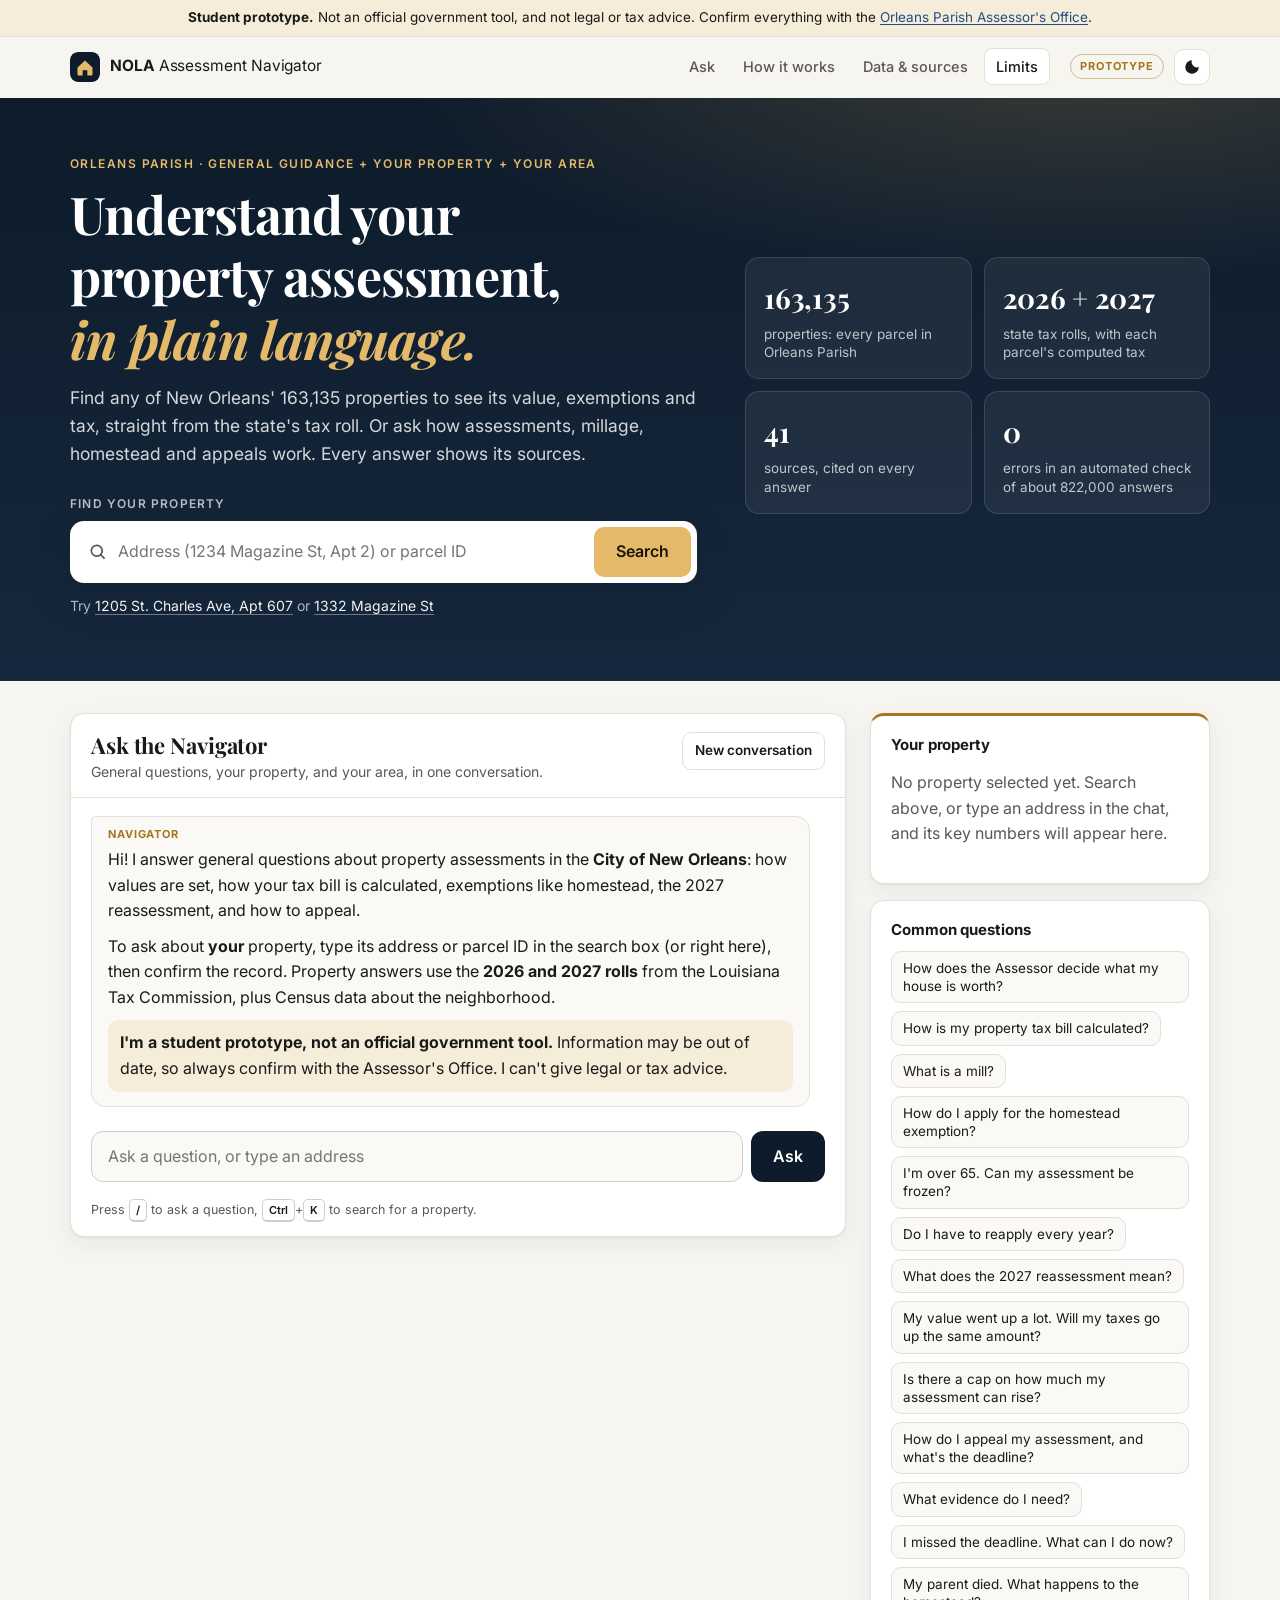
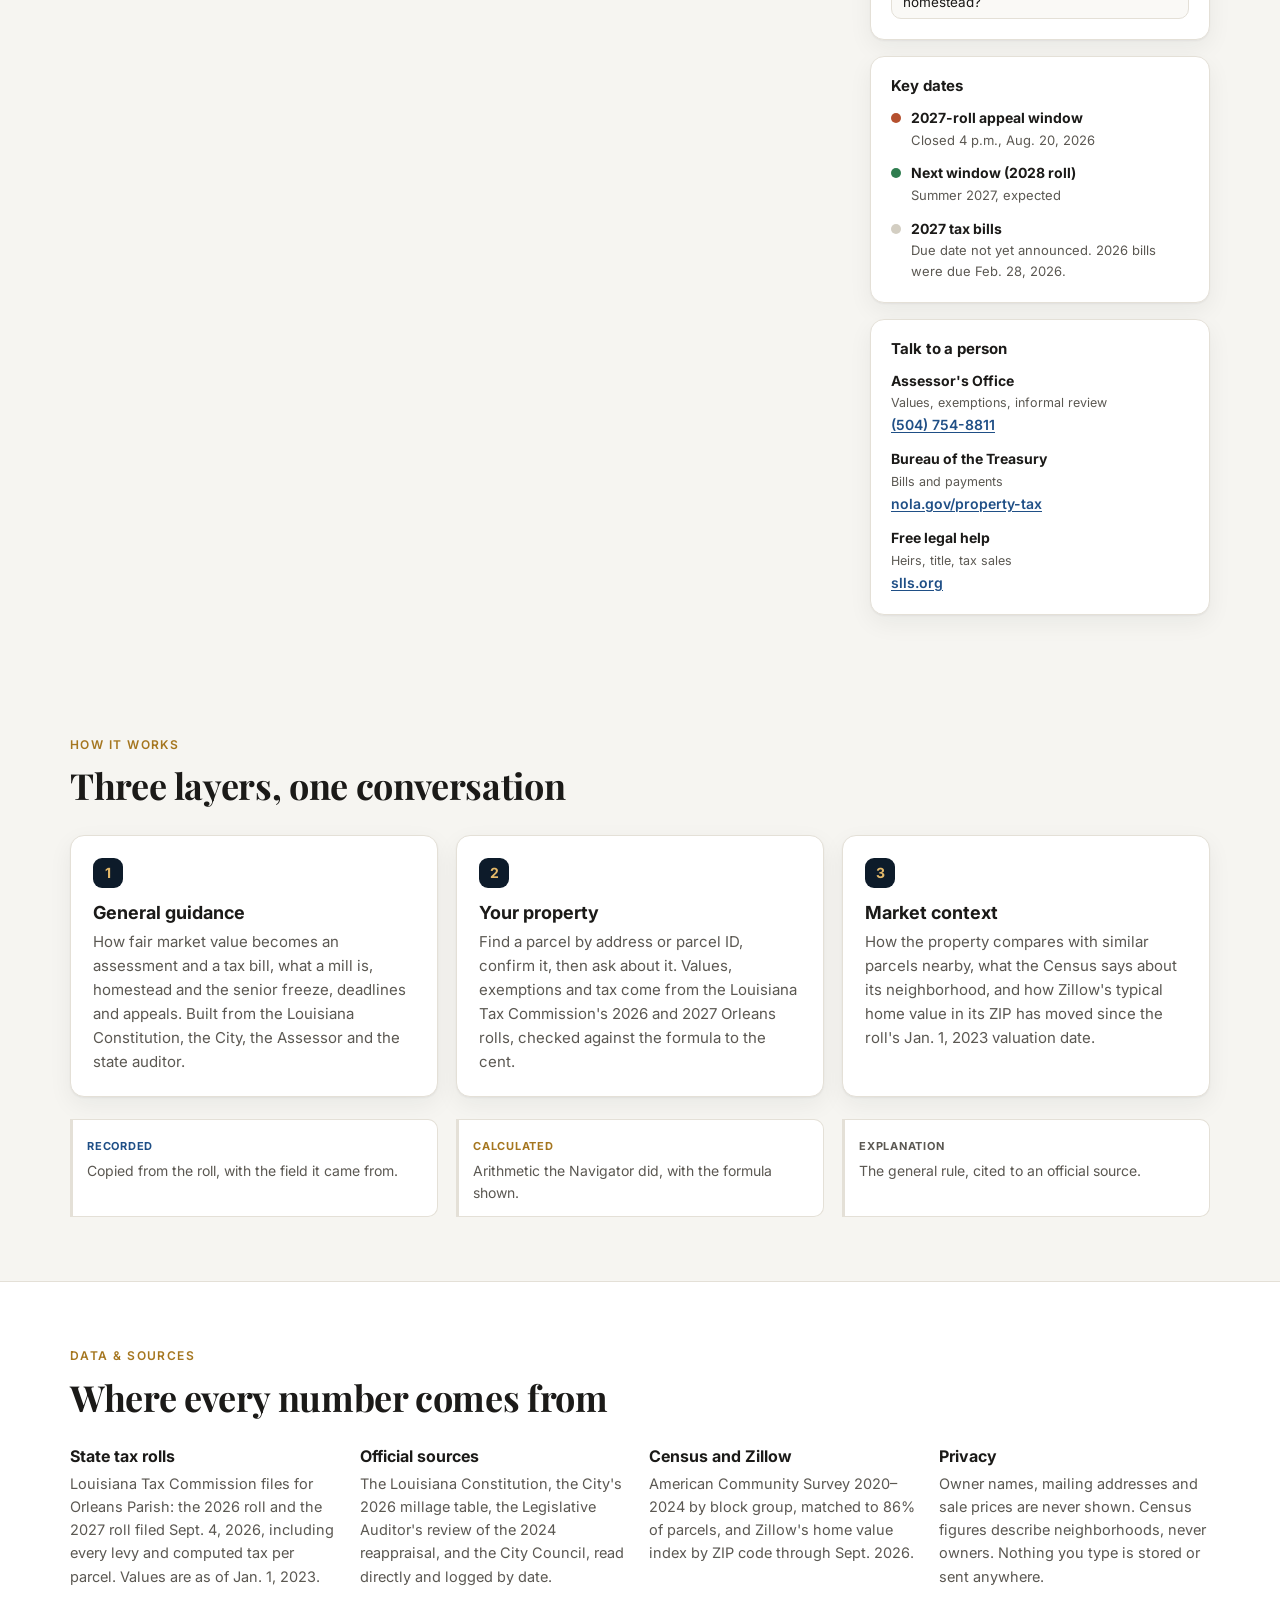
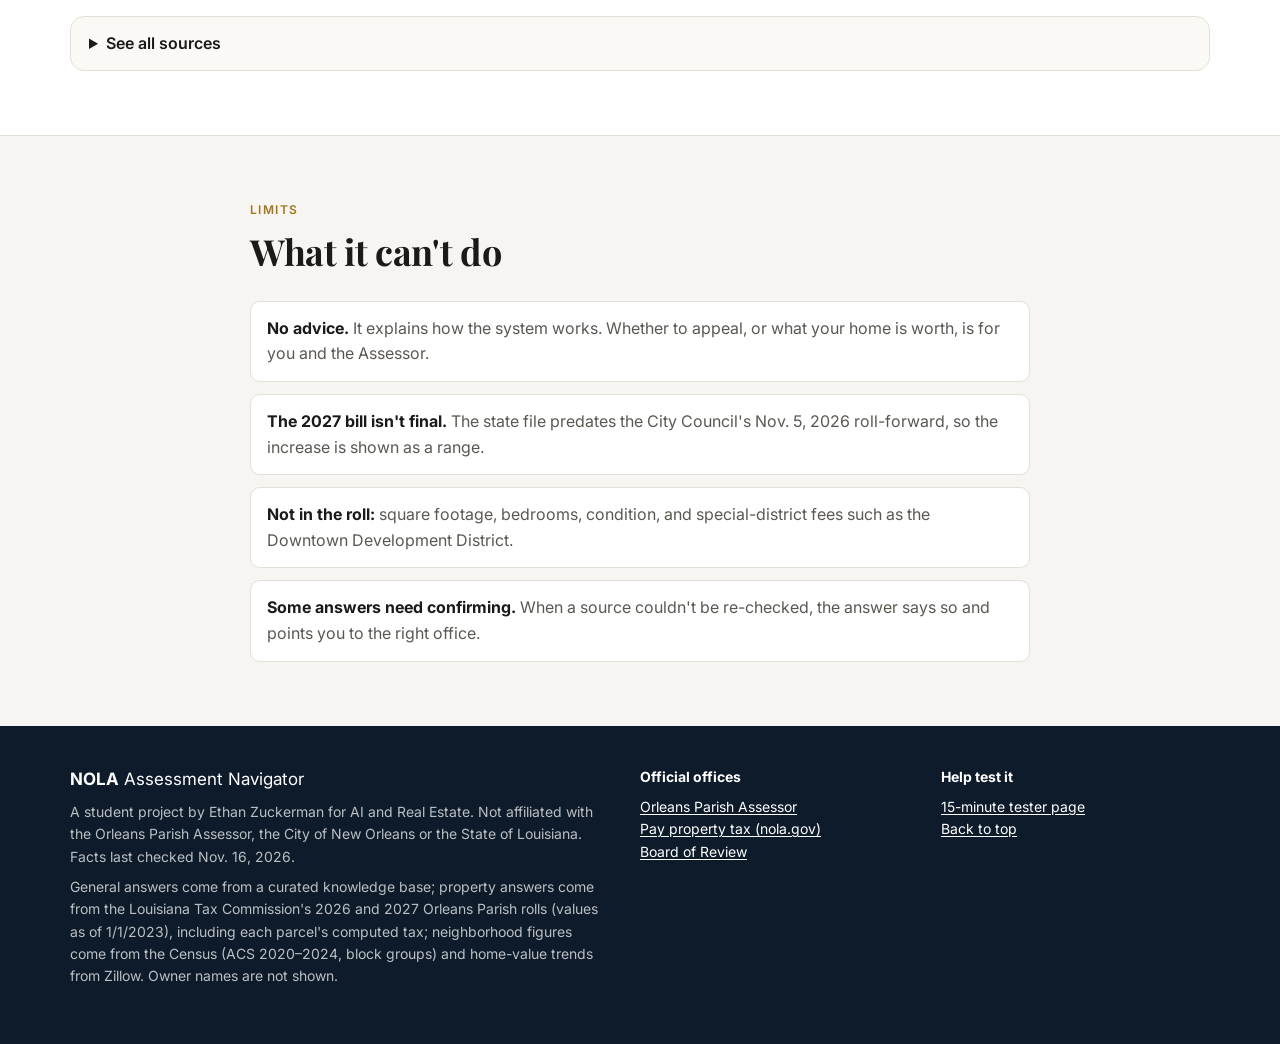
==== commit 669c9ac4: "Keep the earlier page's wording: tagline, Common questions label, full data-source footer Co-Authore" ====
--- a/nola-assessment-navigator/index.html
+++ b/nola-assessment-navigator/index.html
@@ -46,7 +46,7 @@
   <section class="hero">
     <div class="wrap hero-grid">
       <div>
-        <p class="eyebrow">City of New Orleans · Orleans Parish</p>
+        <p class="eyebrow">Orleans Parish · General guidance + your property + your area</p>
         <h1>Understand your property assessment, <em>in plain language.</em></h1>
         <p class="lede">Find any of New Orleans' 163,135 properties to see its value, exemptions and tax, straight from the state's tax roll. Or ask how assessments, millage, homestead and appeals work. Every answer shows its sources.</p>
 
@@ -110,7 +110,7 @@
       </section>
 
       <section class="panel">
-        <h2>Suggested questions</h2>
+        <h2>Common questions</h2>
         <div id="chips" class="chips"></div>
       </section>
 
@@ -198,6 +198,7 @@
       <div>
         <p class="brand-foot"><strong>NOLA</strong> Assessment Navigator</p>
         <p>A student project by Ethan Zuckerman for AI and Real Estate. Not affiliated with the Orleans Parish Assessor, the City of New Orleans or the State of Louisiana. Facts last checked Nov. 16, 2026.</p>
+        <p>General answers come from a curated knowledge base; property answers come from the Louisiana Tax Commission's 2026 and 2027 Orleans Parish rolls (values as of 1/1/2023), including each parcel's computed tax; neighborhood figures come from the Census (ACS 2020–2024, block groups) and home-value trends from Zillow. Owner names are not shown.</p>
       </div>
       <div>
         <p><strong>Official offices</strong></p>
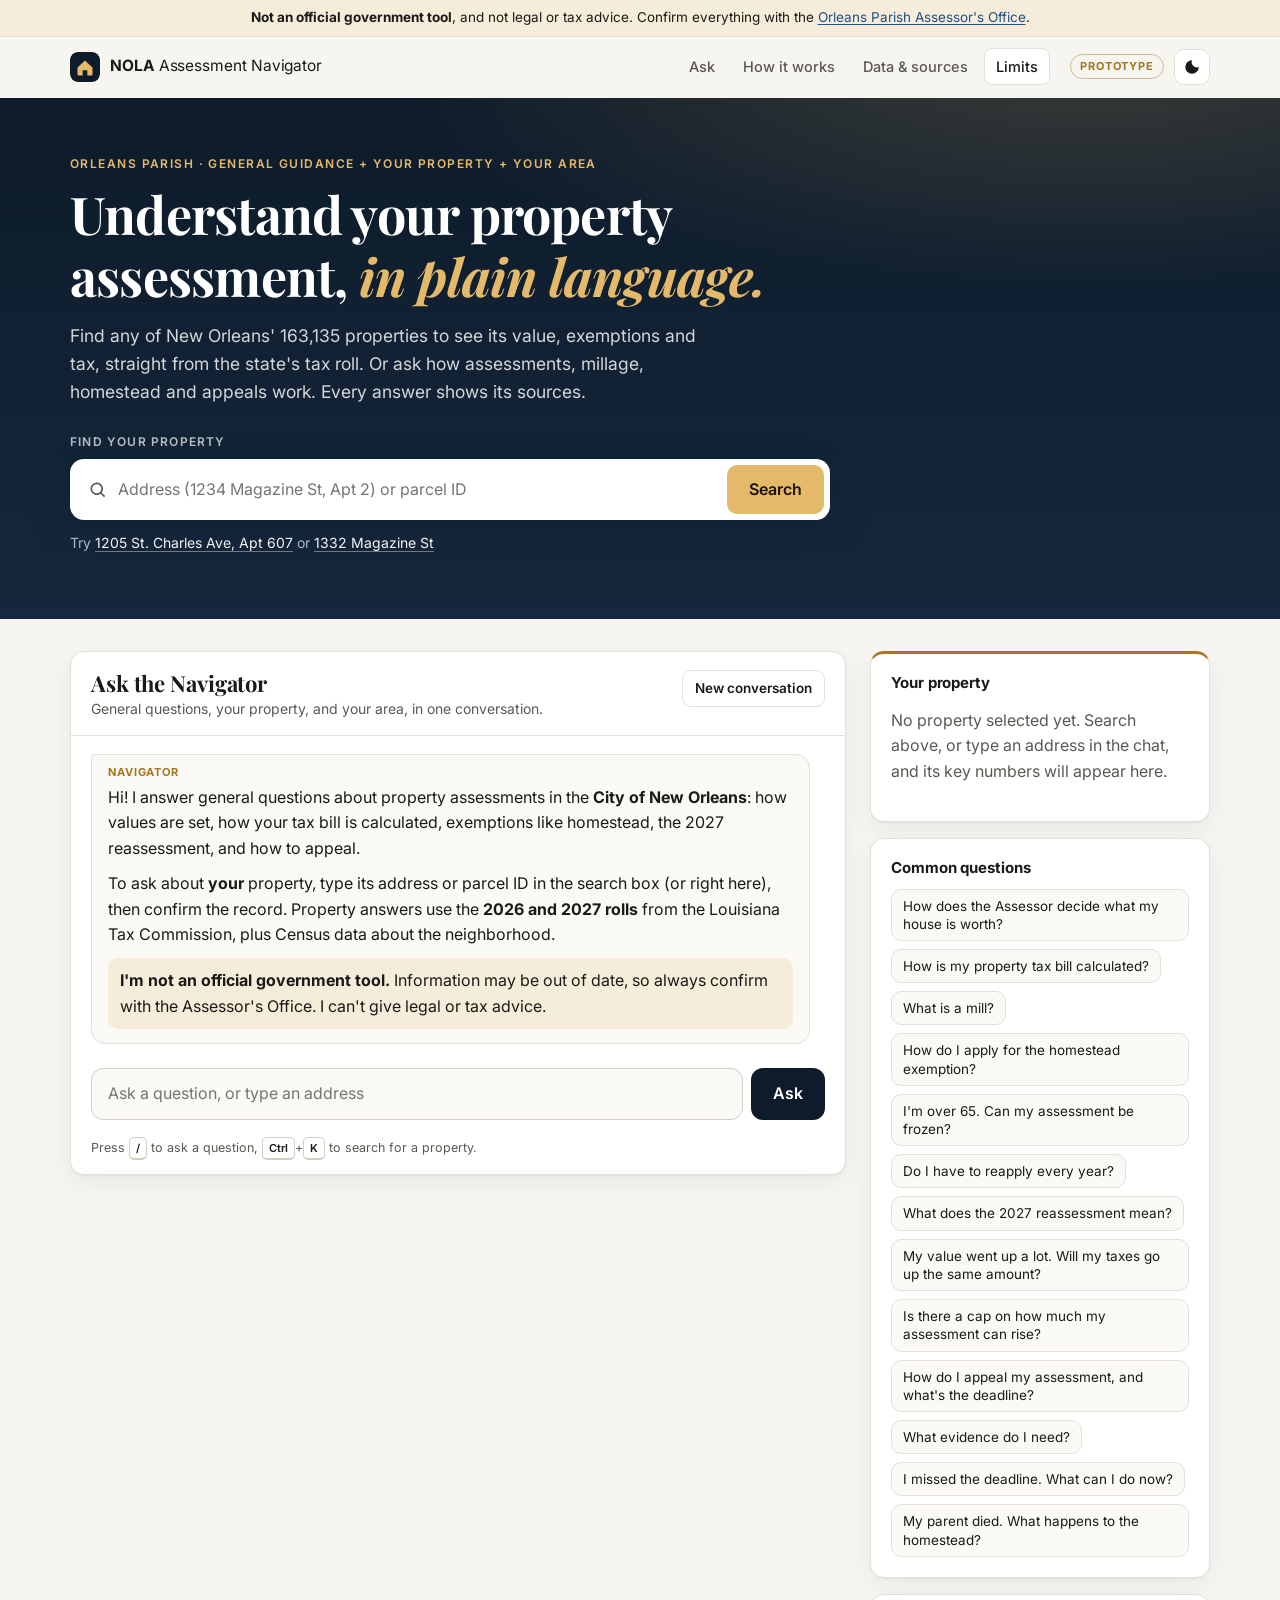
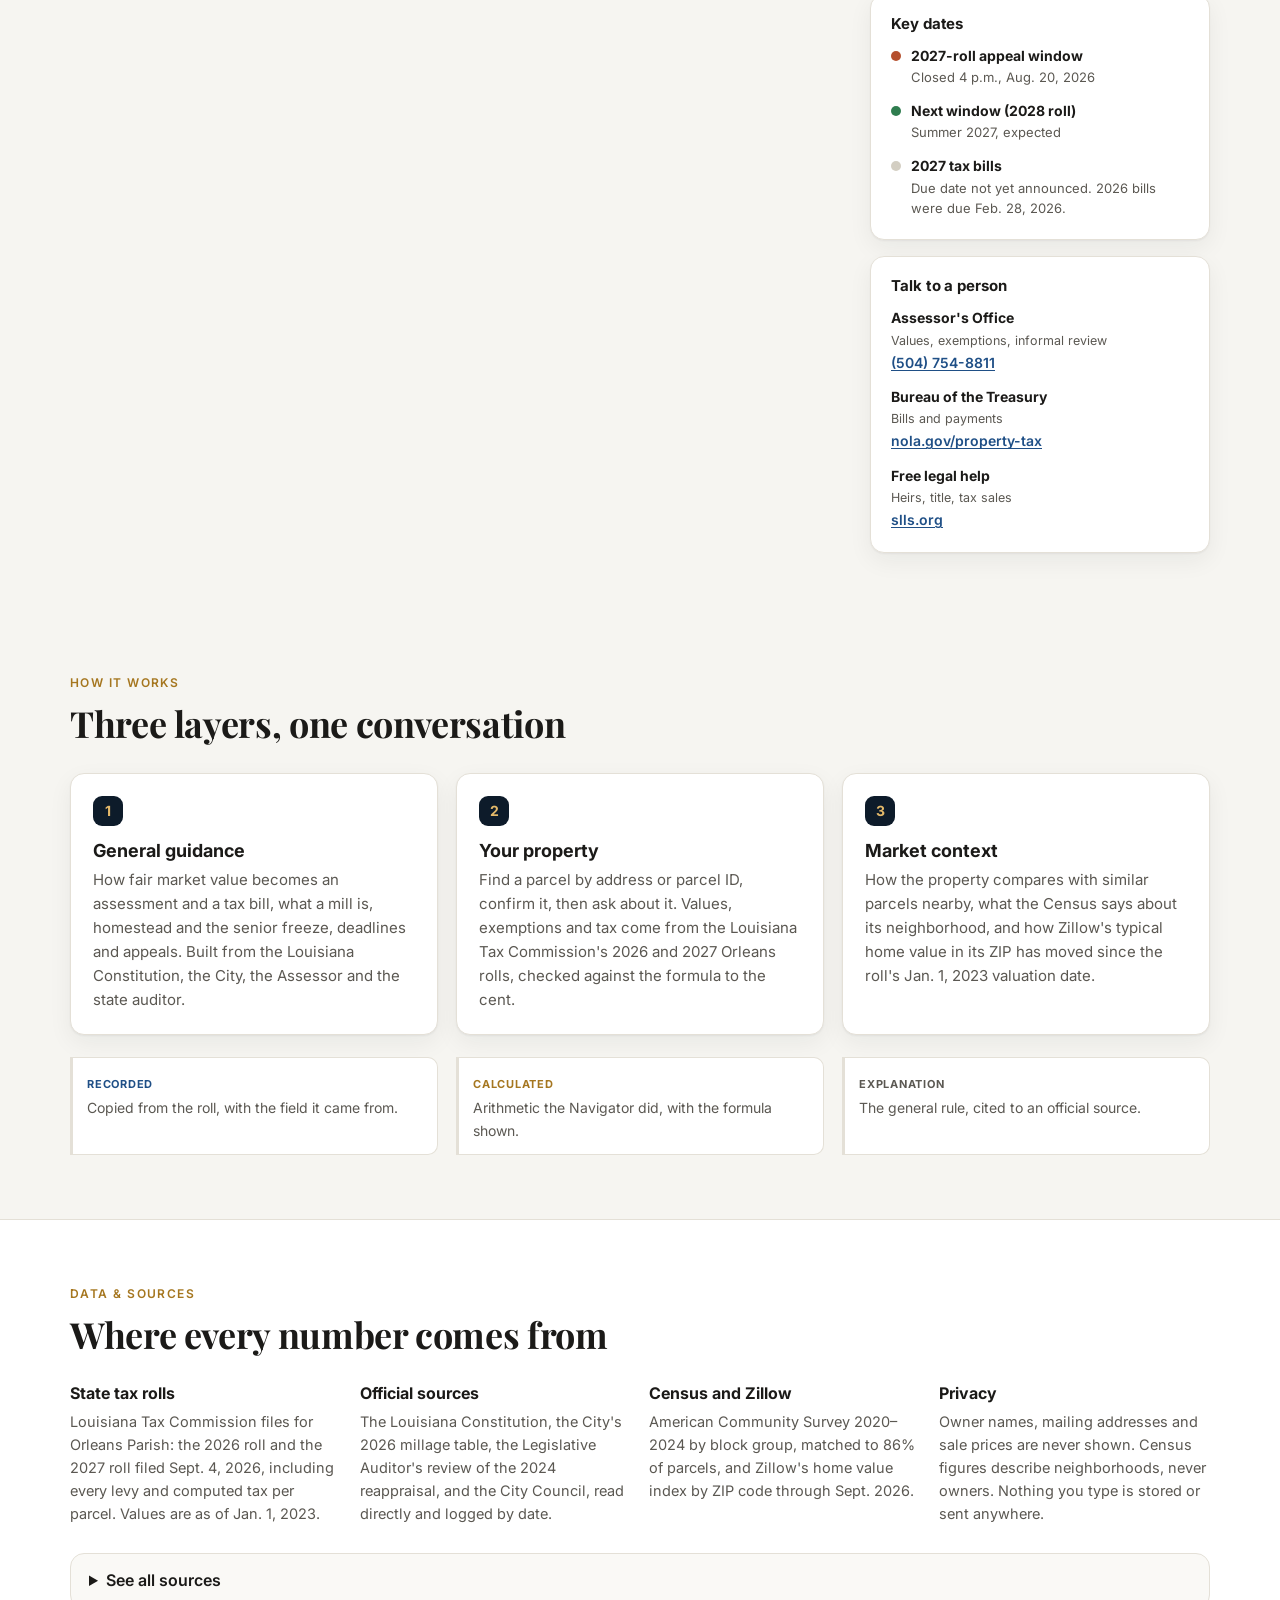
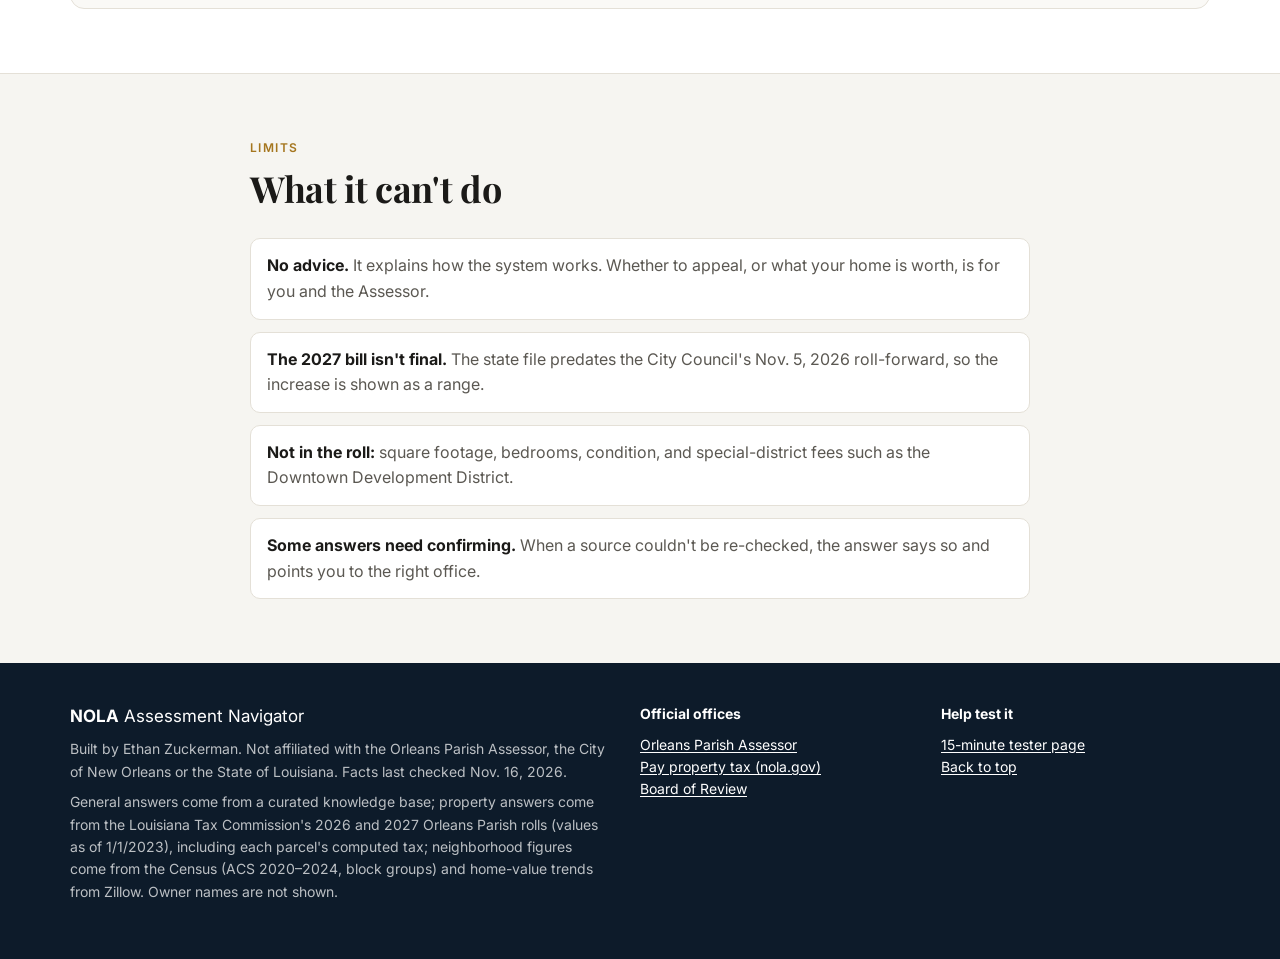
==== commit 0bad9a68: "Remove the figure cards from the hero and stop calling the site a student project The banner, greeti" ====
--- a/nola-assessment-navigator/index.html
+++ b/nola-assessment-navigator/index.html
@@ -4,7 +4,7 @@
   <meta charset="UTF-8" />
   <meta name="viewport" content="width=device-width, initial-scale=1.0, viewport-fit=cover" />
   <title>NOLA Assessment Navigator</title>
-  <meta name="description" content="Understand your New Orleans property assessment: how values and tax bills work, your property's own record, and how it compares with its area. A student prototype with a source on every answer." />
+  <meta name="description" content="Understand your New Orleans property assessment: how values and tax bills work, your property's own record, and how it compares with its area. A source on every answer." />
   <meta name="theme-color" content="#0d1b2a" />
   <meta property="og:title" content="NOLA Assessment Navigator" />
   <meta property="og:description" content="Look up any New Orleans property, see its assessment and tax, and get plain-language answers with sources." />
@@ -18,7 +18,7 @@
   <a class="skip" href="#q">Skip to the question box</a>
 
   <div class="banner" role="note">
-    <strong>Student prototype.</strong> Not an official government tool, and not legal or tax advice. Confirm everything with the
+    <strong>Not an official government tool</strong>, and not legal or tax advice. Confirm everything with the
     <a href="https://www.nolaassessor.com/" target="_blank" rel="noopener">Orleans Parish Assessor's Office</a>.
   </div>
 
@@ -61,12 +61,6 @@
           <p class="find-hint">Try <button type="button" class="link-btn" data-try="1205 St. Charles Ave, Apt 607">1205 St. Charles Ave, Apt 607</button> or <button type="button" class="link-btn" data-try="1332 Magazine St">1332 Magazine St</button></p>
         </form>
       </div>
-      <ul class="stats" aria-label="What the Navigator covers">
-        <li><strong>163,135</strong><span>properties: every parcel in Orleans Parish</span></li>
-        <li><strong>2026 + 2027</strong><span>state tax rolls, with each parcel's computed tax</span></li>
-        <li><strong>41</strong><span>sources, cited on every answer</span></li>
-        <li><strong>0</strong><span>errors in an automated check of about 822,000 answers</span></li>
-      </ul>
     </div>
   </section>
 
@@ -197,7 +191,7 @@
     <div class="wrap foot-grid">
       <div>
         <p class="brand-foot"><strong>NOLA</strong> Assessment Navigator</p>
-        <p>A student project by Ethan Zuckerman for AI and Real Estate. Not affiliated with the Orleans Parish Assessor, the City of New Orleans or the State of Louisiana. Facts last checked Nov. 16, 2026.</p>
+        <p>Built by Ethan Zuckerman. Not affiliated with the Orleans Parish Assessor, the City of New Orleans or the State of Louisiana. Facts last checked Nov. 16, 2026.</p>
         <p>General answers come from a curated knowledge base; property answers come from the Louisiana Tax Commission's 2026 and 2027 Orleans Parish rolls (values as of 1/1/2023), including each parcel's computed tax; neighborhood figures come from the Census (ACS 2020–2024, block groups) and home-value trends from Zillow. Owner names are not shown.</p>
       </div>
       <div>
--- a/nola-assessment-navigator/style.css
+++ b/nola-assessment-navigator/style.css
@@ -98,7 +98,8 @@
 
 /* ---------- Hero ---------- */
 .hero { background: radial-gradient(1200px 400px at 85% -10%, rgba(228, 185, 106, .22), transparent 60%), linear-gradient(180deg, var(--navy) 0%, var(--navy-2) 100%); color: var(--on-navy); padding-block: 56px 64px; }
-.hero-grid { display: grid; grid-template-columns: minmax(0, 1.35fr) minmax(0, 1fr); gap: 48px; align-items: center; }
+.hero-grid { display: grid; grid-template-columns: minmax(0, 1fr); }
+.hero-grid > div { max-width: 760px; }
 .eyebrow { margin: 0 0 10px; font-size: 12px; font-weight: 600; letter-spacing: .12em; text-transform: uppercase; color: var(--gold); }
 .hero .eyebrow { color: var(--gold-bright); }
 .hero h1 { font-family: var(--font-display); font-weight: 700; font-size: clamp(32px, 4.6vw, 52px); letter-spacing: -.015em; margin: 0 0 14px; text-wrap: balance; }
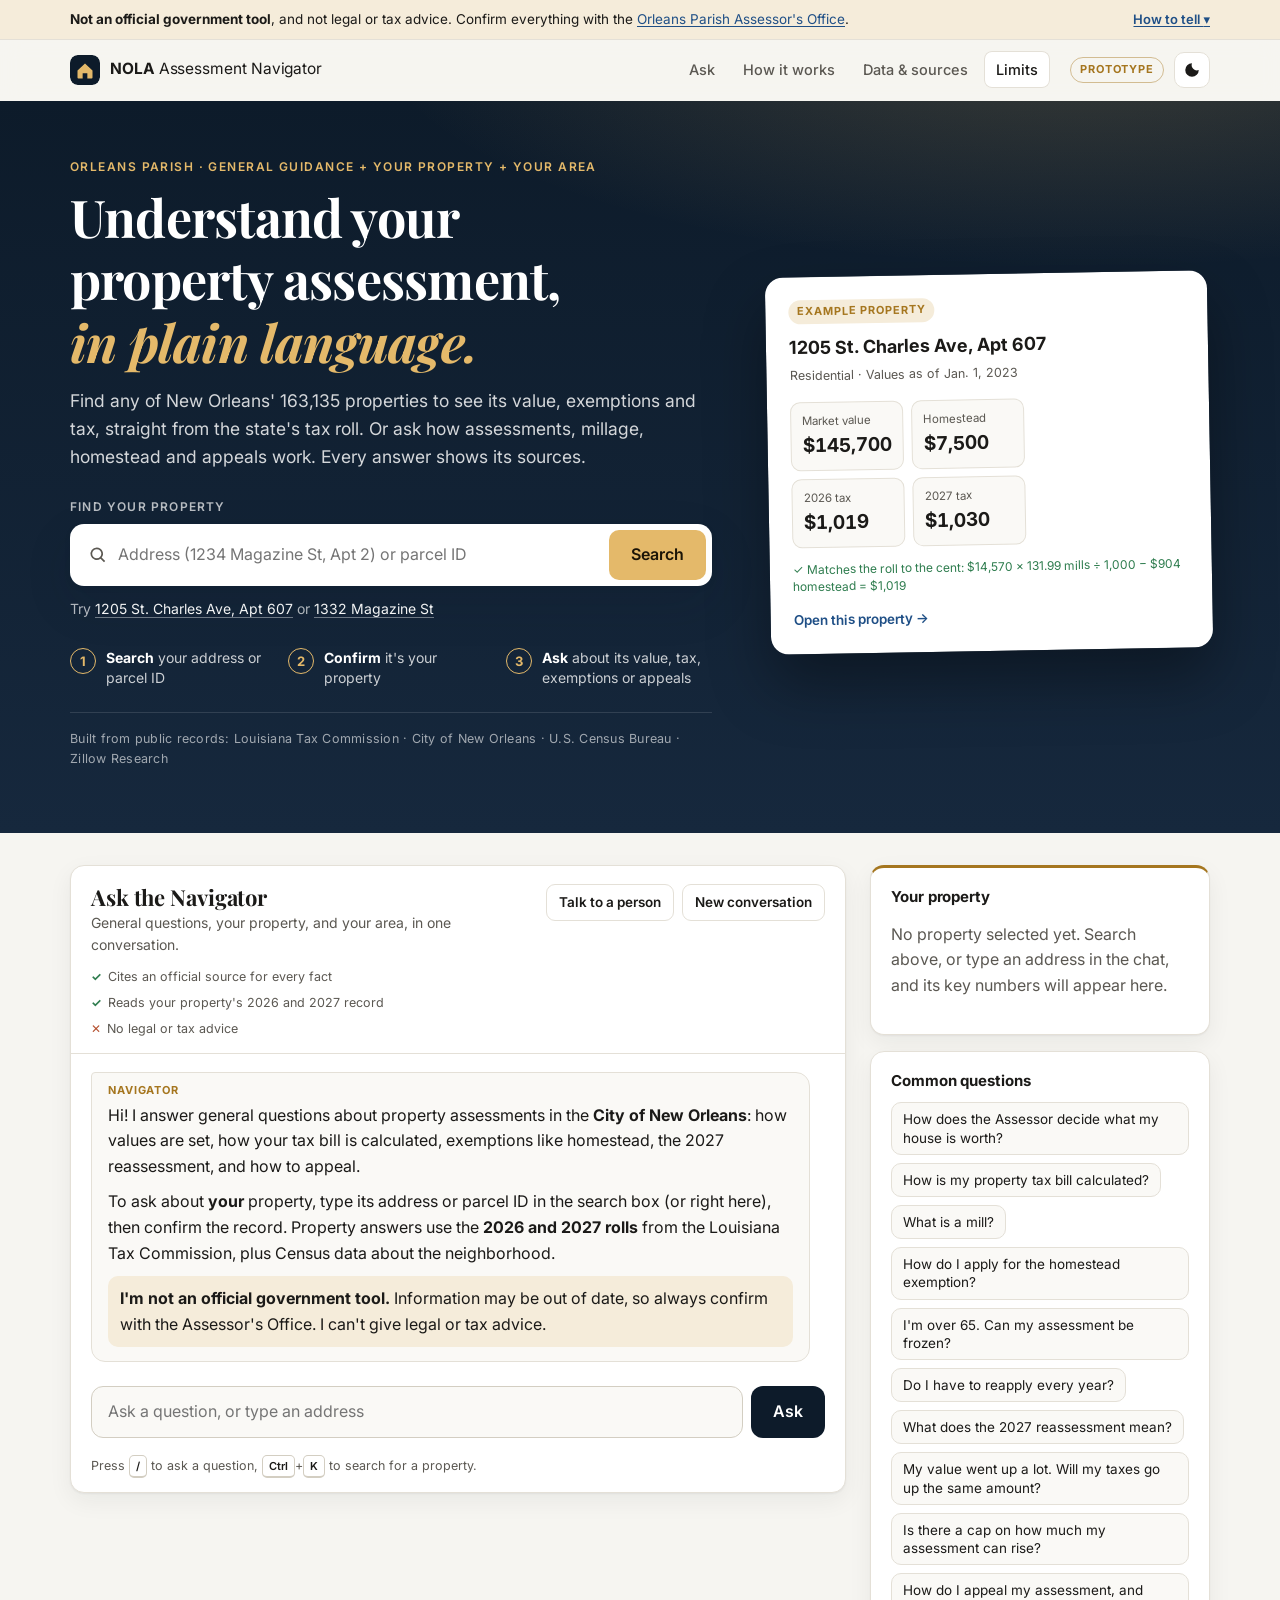
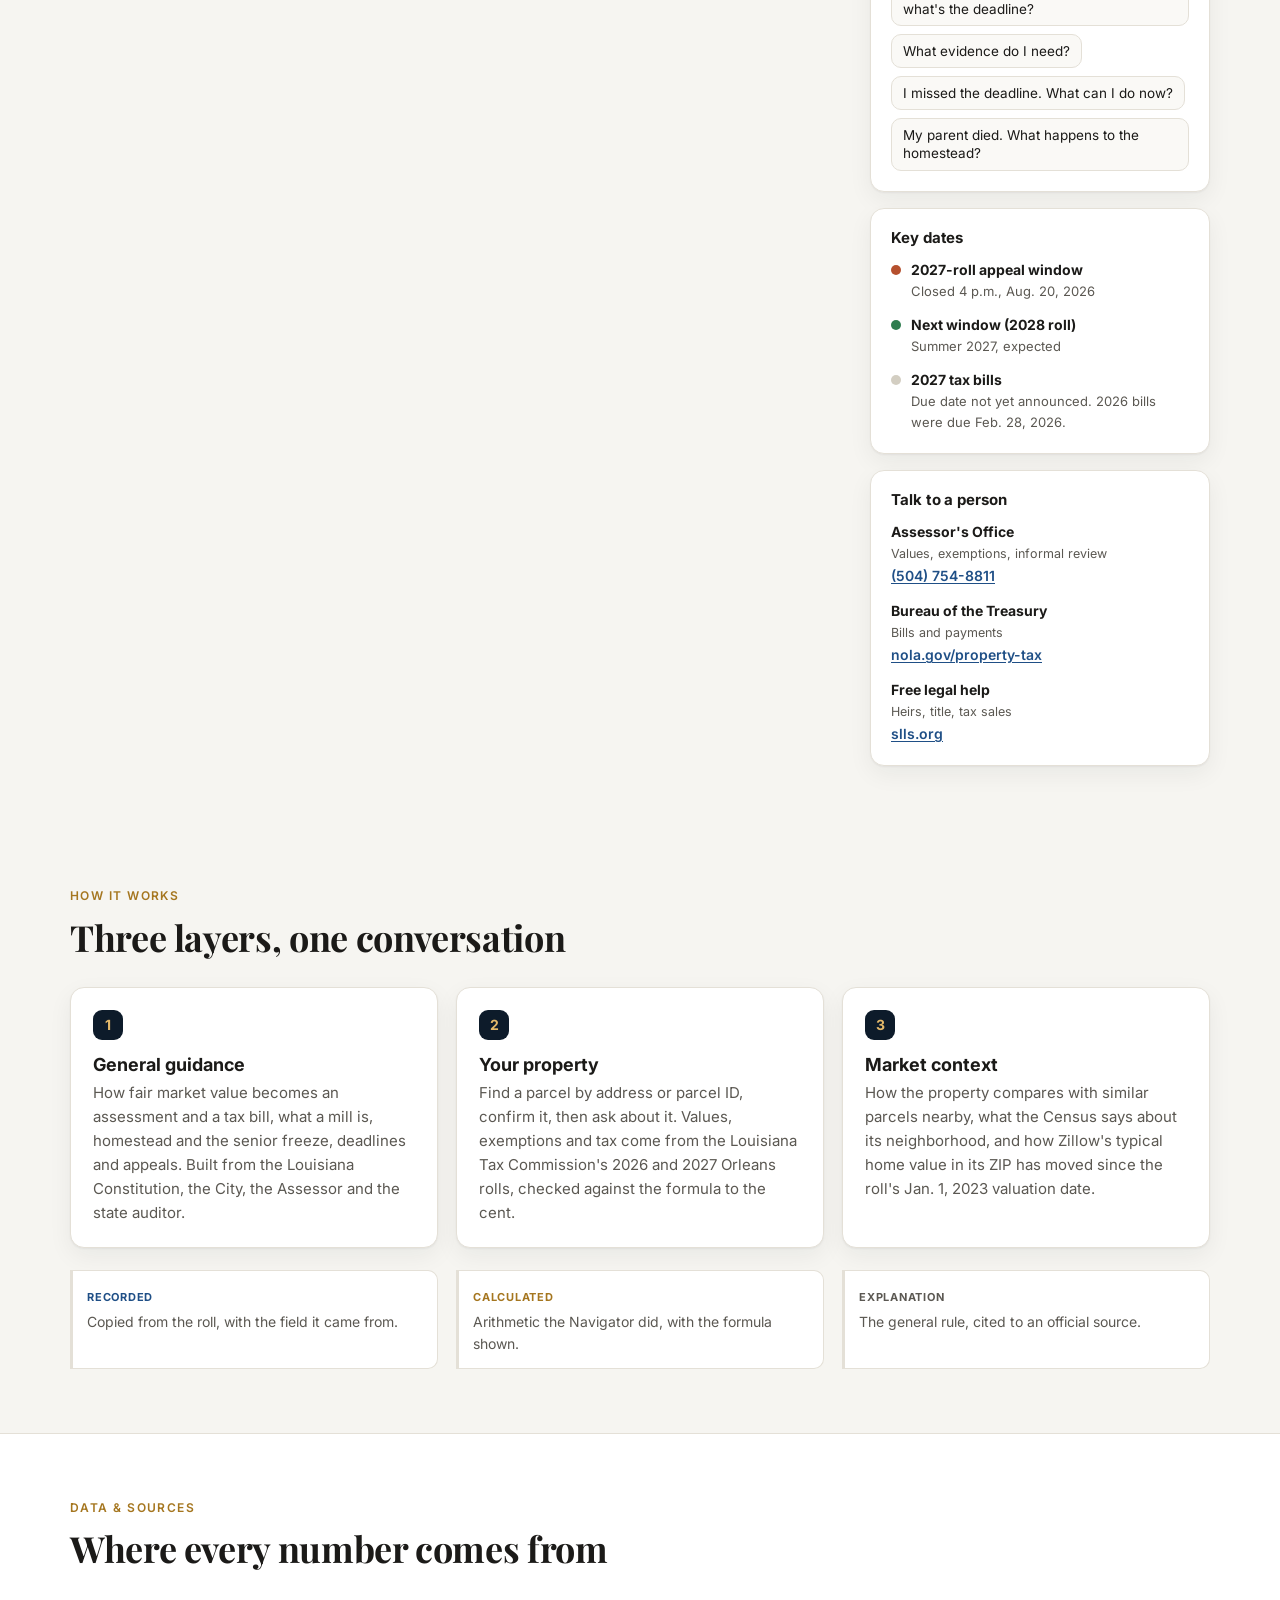
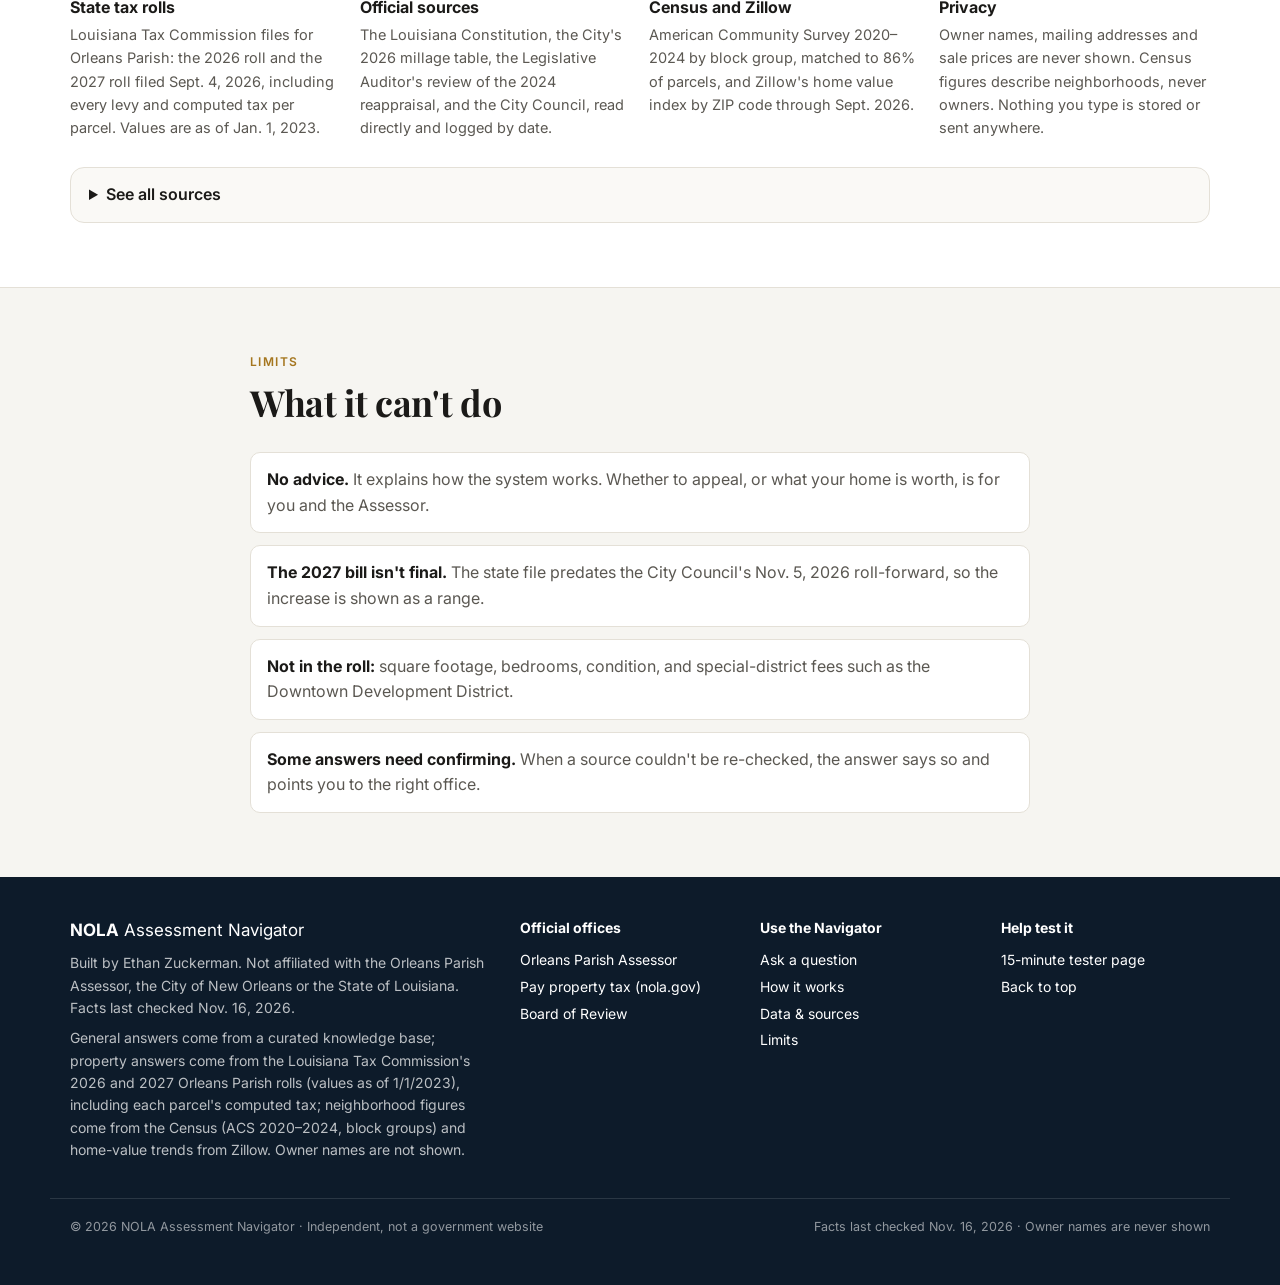
==== commit 0911a887: "Professional layout pass using established patterns, with references - Disclosure banner with a 'How" ====
--- a/nola-assessment-navigator/index.html
+++ b/nola-assessment-navigator/index.html
@@ -18,8 +18,21 @@
   <a class="skip" href="#q">Skip to the question box</a>
 
   <div class="banner" role="note">
-    <strong>Not an official government tool</strong>, and not legal or tax advice. Confirm everything with the
-    <a href="https://www.nolaassessor.com/" target="_blank" rel="noopener">Orleans Parish Assessor's Office</a>.
+    <div class="wrap banner-row">
+      <p><strong>Not an official government tool</strong>, and not legal or tax advice. Confirm everything with the
+      <a href="https://www.nolaassessor.com/" target="_blank" rel="noopener">Orleans Parish Assessor's Office</a>.</p>
+      <button type="button" class="banner-toggle" aria-expanded="false" aria-controls="banner-more">How to tell <span aria-hidden="true">▾</span></button>
+    </div>
+    <div class="wrap banner-more" id="banner-more" hidden>
+      <div>
+        <strong>Official records live on official sites</strong>
+        <p>Your official assessment is on the Assessor's site (nolaassessor.com); bills and payments are on nola.gov. This site is independent and only explains them.</p>
+      </div>
+      <div>
+        <strong>Every number shows where it came from</strong>
+        <p>Each answer cites its source (S1–S41) and labels figures as recorded in the roll, calculated, or explained. Check any of them with one click.</p>
+      </div>
+    </div>
   </div>
 
   <header class="nav" id="top">
@@ -60,7 +73,26 @@
           </div>
           <p class="find-hint">Try <button type="button" class="link-btn" data-try="1205 St. Charles Ave, Apt 607">1205 St. Charles Ave, Apt 607</button> or <button type="button" class="link-btn" data-try="1332 Magazine St">1332 Magazine St</button></p>
         </form>
-      </div>
+        <ol class="steps" aria-label="How to use it">
+          <li><span>1</span><div><strong>Search</strong> your address or parcel ID</div></li>
+          <li><span>2</span><div><strong>Confirm</strong> it's your property</div></li>
+          <li><span>3</span><div><strong>Ask</strong> about its value, tax, exemptions or appeals</div></li>
+        </ol>
+        <p class="built-from">Built from public records: Louisiana Tax Commission · City of New Orleans · U.S. Census Bureau · Zillow Research</p>
+      </div>
+      <button type="button" class="preview" data-try="1205 St. Charles Ave, Apt 607" aria-label="Open the example property, 1205 St. Charles Ave, Apt 607">
+        <span class="preview-tag">Example property</span>
+        <span class="preview-addr">1205 St. Charles Ave, Apt 607</span>
+        <span class="preview-meta">Residential · Values as of Jan. 1, 2023</span>
+        <span class="preview-grid">
+          <span><em>Market value</em><strong>$145,700</strong></span>
+          <span><em>Homestead</em><strong>$7,500</strong></span>
+          <span><em>2026 tax</em><strong>$1,019</strong></span>
+          <span><em>2027 tax</em><strong>$1,030</strong></span>
+        </span>
+        <span class="preview-check">✓ Matches the roll to the cent: $14,570 × 131.99 mills ÷ 1,000 − $904 homestead = $1,019</span>
+        <span class="preview-cta">Open this property →</span>
+      </button>
     </div>
   </section>
 
@@ -70,8 +102,16 @@
         <div>
           <h2>Ask the Navigator</h2>
           <p class="sub">General questions, your property, and your area, in one conversation.</p>
+          <ul class="scope" aria-label="What the Navigator does">
+            <li class="yes">Cites an official source for every fact</li>
+            <li class="yes">Reads your property's 2026 and 2027 record</li>
+            <li class="no">No legal or tax advice</li>
+          </ul>
         </div>
-        <button type="button" class="ghost-btn" id="new-chat" title="Start a new conversation">New conversation</button>
+        <div class="head-actions">
+          <a class="ghost-btn" href="#people">Talk to a person</a>
+          <button type="button" class="ghost-btn" id="new-chat" title="Start a new conversation">New conversation</button>
+        </div>
       </div>
       <div id="selected" class="selected" hidden>
         <span class="sel-text"></span>
@@ -117,7 +157,7 @@
         </ul>
       </section>
 
-      <section class="panel contact-card">
+      <section class="panel contact-card" id="people">
         <h2>Talk to a person</h2>
         <ul class="people">
           <li><strong>Assessor's Office</strong><span>Values, exemptions, informal review</span><a href="tel:+15047548811">(504) 754-8811</a></li>
@@ -188,7 +228,7 @@
   </section>
 
   <footer class="foot">
-    <div class="wrap foot-grid">
+    <div class="wrap foot-grid foot-grid-4">
       <div>
         <p class="brand-foot"><strong>NOLA</strong> Assessment Navigator</p>
         <p>Built by Ethan Zuckerman. Not affiliated with the Orleans Parish Assessor, the City of New Orleans or the State of Louisiana. Facts last checked Nov. 16, 2026.</p>
@@ -199,9 +239,17 @@
         <p><a href="https://www.nolaassessor.com/" target="_blank" rel="noopener">Orleans Parish Assessor</a><br /><a href="https://nola.gov/property-tax/" target="_blank" rel="noopener">Pay property tax (nola.gov)</a><br /><a href="https://council.nola.gov/resources/property-tax-assessments-and-appeals/" target="_blank" rel="noopener">Board of Review</a></p>
       </div>
       <div>
+        <p><strong>Use the Navigator</strong></p>
+        <p><a href="#app">Ask a question</a><br /><a href="#how">How it works</a><br /><a href="#data">Data &amp; sources</a><br /><a href="#limits">Limits</a></p>
+      </div>
+      <div>
         <p><strong>Help test it</strong></p>
         <p><a href="tester.html">15-minute tester page</a><br /><a href="#top">Back to top</a></p>
       </div>
+    </div>
+    <div class="wrap foot-bar">
+      <span>© 2026 NOLA Assessment Navigator · Independent, not a government website</span>
+      <span>Facts last checked Nov. 16, 2026 · Owner names are never shown</span>
     </div>
   </footer>
 
--- a/nola-assessment-navigator/style.css
+++ b/nola-assessment-navigator/style.css
@@ -98,7 +98,7 @@
 
 /* ---------- Hero ---------- */
 .hero { background: radial-gradient(1200px 400px at 85% -10%, rgba(228, 185, 106, .22), transparent 60%), linear-gradient(180deg, var(--navy) 0%, var(--navy-2) 100%); color: var(--on-navy); padding-block: 56px 64px; }
-.hero-grid { display: grid; grid-template-columns: minmax(0, 1fr); }
+.hero-grid { display: grid; grid-template-columns: minmax(0, 1.45fr) minmax(0, 1fr); gap: 56px; align-items: center; }
 .hero-grid > div { max-width: 760px; }
 .eyebrow { margin: 0 0 10px; font-size: 12px; font-weight: 600; letter-spacing: .12em; text-transform: uppercase; color: var(--gold); }
 .hero .eyebrow { color: var(--gold-bright); }
@@ -358,3 +358,76 @@
   .ptable .field { grid-column: 1 / -1; padding-top: 2px; }
   .ptable thead tr .field, .ptable thead th:last-child { display: none; }
 }
+
+/* ---------- Pro layout additions (see docs/design-references.md) ---------- */
+/* Disclosure banner with "How to tell" (adapted from the USWDS banner) */
+.banner { text-align: left; padding-inline: 0; }
+.banner-row { display: flex; align-items: center; justify-content: space-between; gap: 12px; }
+.banner-row p { margin: 0; }
+.banner-toggle { flex: none; font: inherit; font-size: 13px; font-weight: 600; color: var(--link); background: none; border: 0; padding: 2px 0; cursor: pointer; text-decoration: underline; text-underline-offset: 2px; }
+.banner-toggle[aria-expanded="true"] span { display: inline-block; transform: rotate(180deg); }
+.banner-more { display: grid; grid-template-columns: 1fr 1fr; gap: 24px; padding-block: 12px 6px; }
+.banner-more[hidden] { display: none; }
+.banner-more p { margin: 2px 0 0; color: var(--muted); }
+
+/* Hero: three steps (USWDS process list) and the "built from" line */
+.steps { list-style: none; margin: 28px 0 0; padding: 0; display: grid; grid-template-columns: repeat(3, minmax(0, 1fr)); gap: 12px; max-width: 760px; }
+.steps li { display: flex; gap: 10px; align-items: flex-start; font-size: 14px; line-height: 1.4; color: rgba(255, 255, 255, .78); }
+.steps strong { color: #fff; }
+.steps span { flex: none; display: grid; place-items: center; width: 26px; height: 26px; border-radius: 50%; border: 1.5px solid var(--gold-bright); color: var(--gold-bright); font-weight: 700; font-size: 13px; }
+.built-from { margin: 24px 0 0; padding-top: 16px; border-top: 1px solid rgba(255, 255, 255, .12); font-size: 12.5px; letter-spacing: .02em; color: rgba(255, 255, 255, .6); max-width: 760px; }
+
+/* Chat header: scope stated up front (NN/g guidance for site chatbots) */
+.scope { list-style: none; margin: 10px 0 0; padding: 0; display: flex; flex-wrap: wrap; gap: 6px 14px; font-size: 12.5px; color: var(--muted); }
+.scope li { display: inline-flex; align-items: center; gap: 6px; }
+.scope li::before { font-weight: 700; font-size: 12px; }
+.scope .yes::before { content: "✓"; color: var(--ok); }
+.scope .no::before { content: "✕"; color: var(--warn); }
+.head-actions { display: flex; gap: 8px; flex-wrap: wrap; }
+a.ghost-btn { text-decoration: none; display: inline-block; }
+
+/* Property panel: tax history (property-site pattern) and summary list (GOV.UK pattern) */
+.history { width: 100%; margin-top: 14px; border-collapse: collapse; font-size: 13px; font-variant-numeric: tabular-nums; }
+.history caption { text-align: left; font-size: 11.5px; font-weight: 700; letter-spacing: .08em; text-transform: uppercase; color: var(--muted); padding-bottom: 6px; }
+.history th, .history td { padding: 6px 4px; border-bottom: 1px solid var(--line); text-align: right; }
+.history th:first-child, .history td:first-child { text-align: left; }
+.history thead th { font-size: 11.5px; font-weight: 600; color: var(--muted); }
+.history tbody th { font-weight: 600; }
+.chg { display: block; font-size: 11px; font-weight: 600; color: var(--muted); }
+.chg.up { color: var(--warn); }
+.chg.down { color: var(--ok); }
+.summary-list { margin: 14px 0 0; font-size: 13px; }
+.summary-list > div { display: grid; grid-template-columns: 1fr 1.2fr; gap: 8px; padding: 6px 0; border-bottom: 1px solid var(--line); }
+.summary-list dt { color: var(--muted); }
+.summary-list dd { margin: 0; font-weight: 600; text-align: right; overflow-wrap: anywhere; }
+
+/* Footer: four columns and a bottom bar */
+.foot-grid-4 { grid-template-columns: 2fr 1fr 1fr 1fr; }
+.foot-bar { display: flex; flex-wrap: wrap; justify-content: space-between; gap: 8px 24px; margin-top: 28px; padding-top: 18px; border-top: 1px solid rgba(255, 255, 255, .12); font-size: 12.5px; color: rgba(255, 255, 255, .55); }
+
+@media (max-width: 1024px) { .foot-grid-4 { grid-template-columns: 1fr 1fr; } }
+@media (max-width: 760px) {
+  .banner-more, .steps { grid-template-columns: 1fr; }
+  .banner-row { align-items: flex-start; }
+  .foot-grid-4 { grid-template-columns: 1fr; }
+  .head-actions { width: 100%; }
+}
+@media print { .banner-toggle, .banner-more, .steps, .built-from, .scope, .head-actions { display: none !important; } }
+
+/* Hero preview card: a real example from the roll, the way product sites show the product */
+.preview { display: flex; flex-direction: column; gap: 4px; text-align: left; font: inherit; color: var(--ink); background: var(--surface); border: 1px solid rgba(255, 255, 255, .2); border-radius: 18px; padding: 22px; box-shadow: 0 30px 60px rgba(0, 0, 0, .35); cursor: pointer; transform: rotate(-1deg); transition: transform .2s, box-shadow .2s; }
+.preview:hover, .preview:focus-visible { transform: rotate(0) translateY(-3px); box-shadow: 0 36px 70px rgba(0, 0, 0, .4); }
+.preview-tag { align-self: flex-start; font-size: 11px; font-weight: 700; letter-spacing: .08em; text-transform: uppercase; color: var(--gold); background: var(--gold-soft); border-radius: 999px; padding: 3px 9px; margin-bottom: 6px; }
+.preview-addr { font-size: 18px; font-weight: 700; }
+.preview-meta { font-size: 12.5px; color: var(--muted); }
+.preview-grid { display: grid; grid-template-columns: 1fr 1fr; gap: 8px; margin: 12px 0 4px; }
+.preview-grid > span { background: var(--surface-2); border: 1px solid var(--line); border-radius: 10px; padding: 9px 11px; }
+.preview-grid em { display: block; font-style: normal; font-size: 11.5px; color: var(--muted); }
+.preview-grid strong { font-size: 19px; font-variant-numeric: tabular-nums; }
+.preview-check { margin-top: 6px; font-size: 12px; color: var(--ok); line-height: 1.4; }
+.preview-cta { margin-top: 10px; font-size: 13.5px; font-weight: 600; color: var(--link); }
+.head-actions { flex: none; flex-wrap: nowrap; align-items: flex-start; }
+@media (max-width: 1024px) { .preview { display: none; } }
+@media (prefers-reduced-motion: reduce) { .preview { transform: none; transition: none; } }
+.foot a { text-decoration: none; line-height: 1.9; }
+.foot a:hover { text-decoration: underline; }
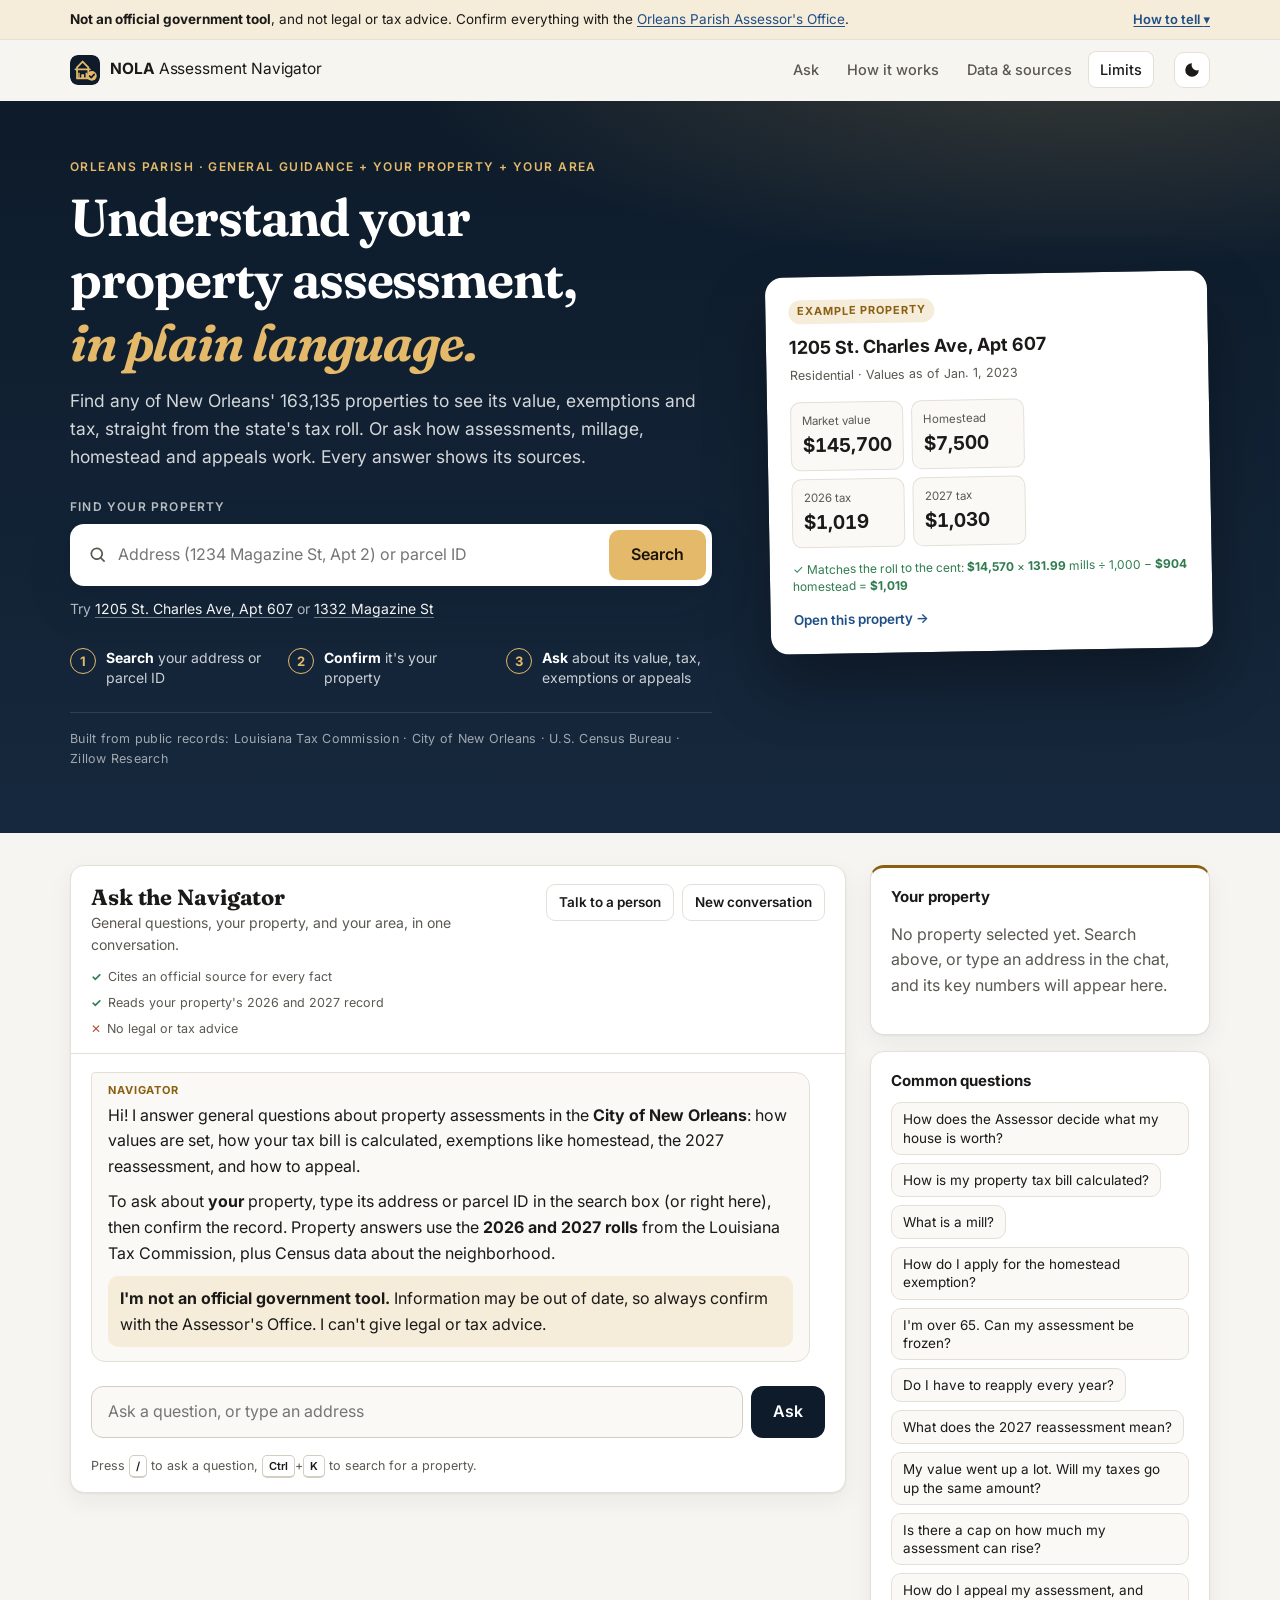
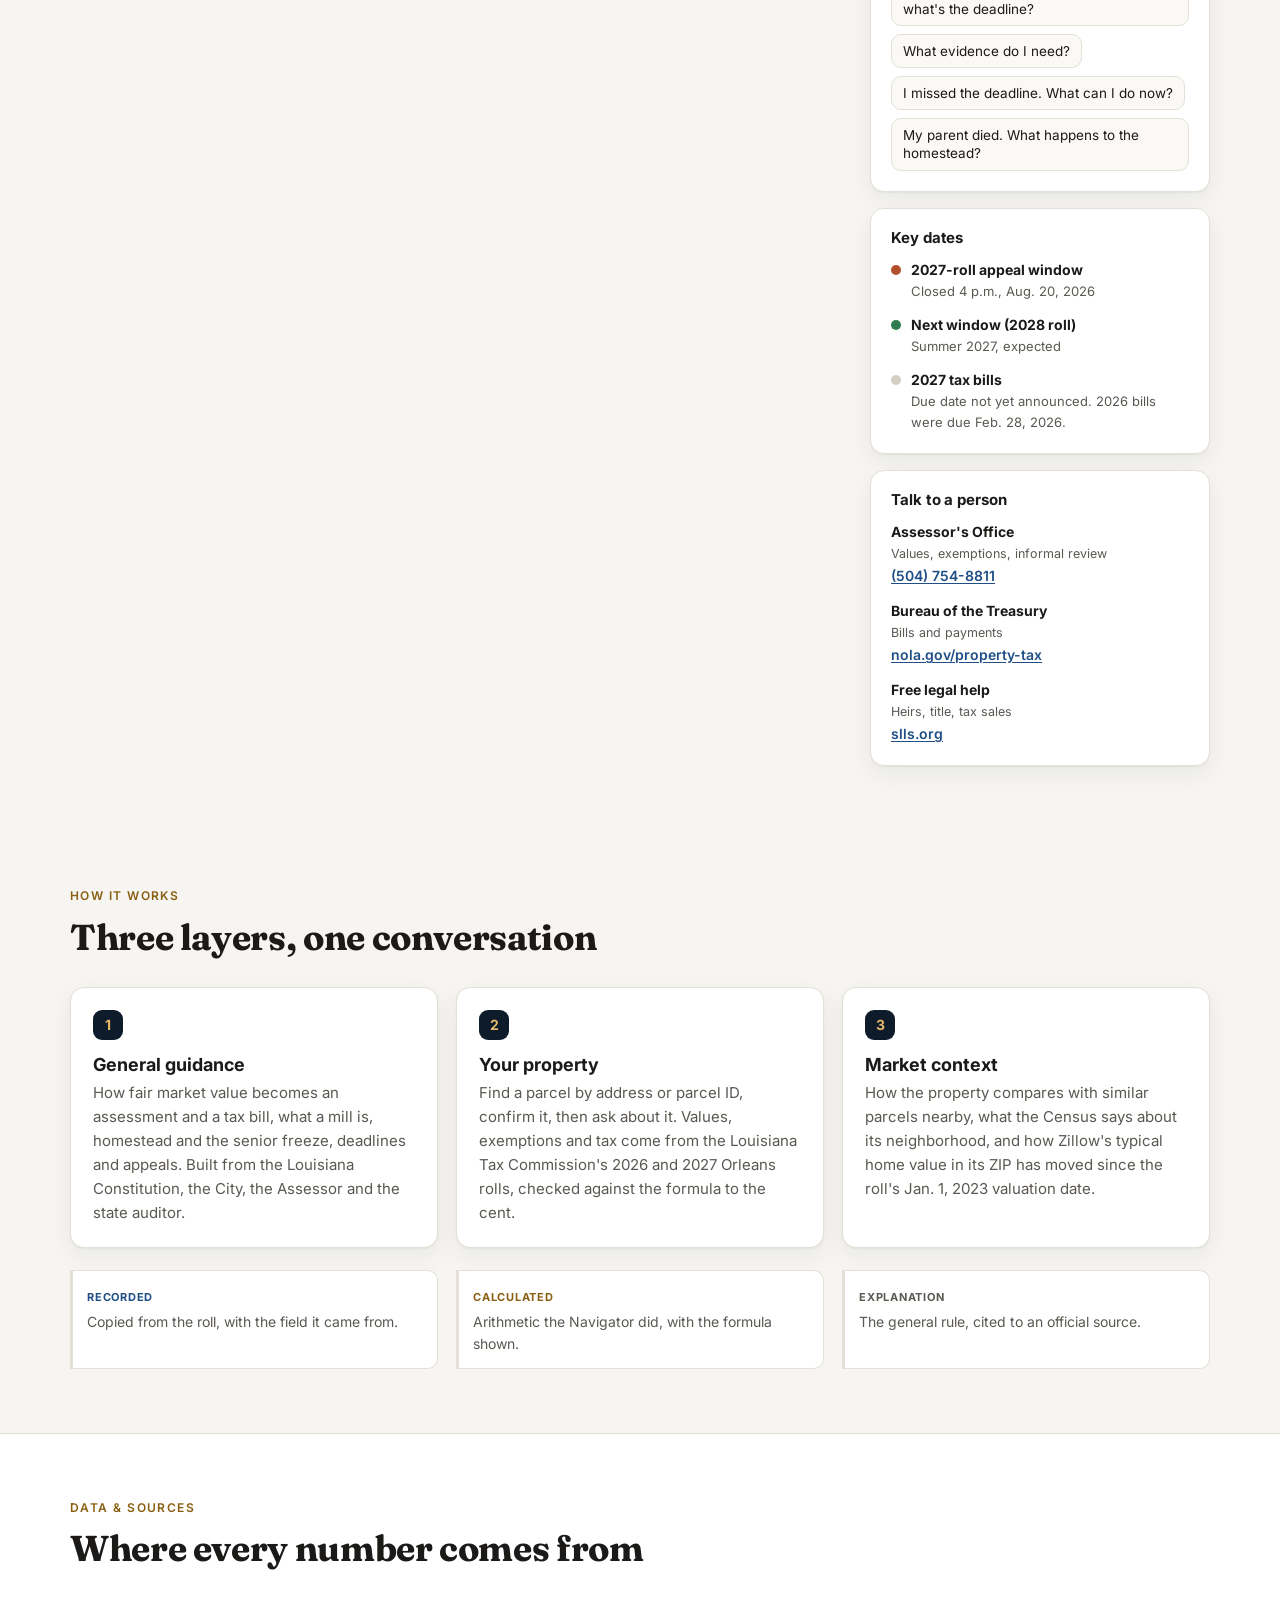
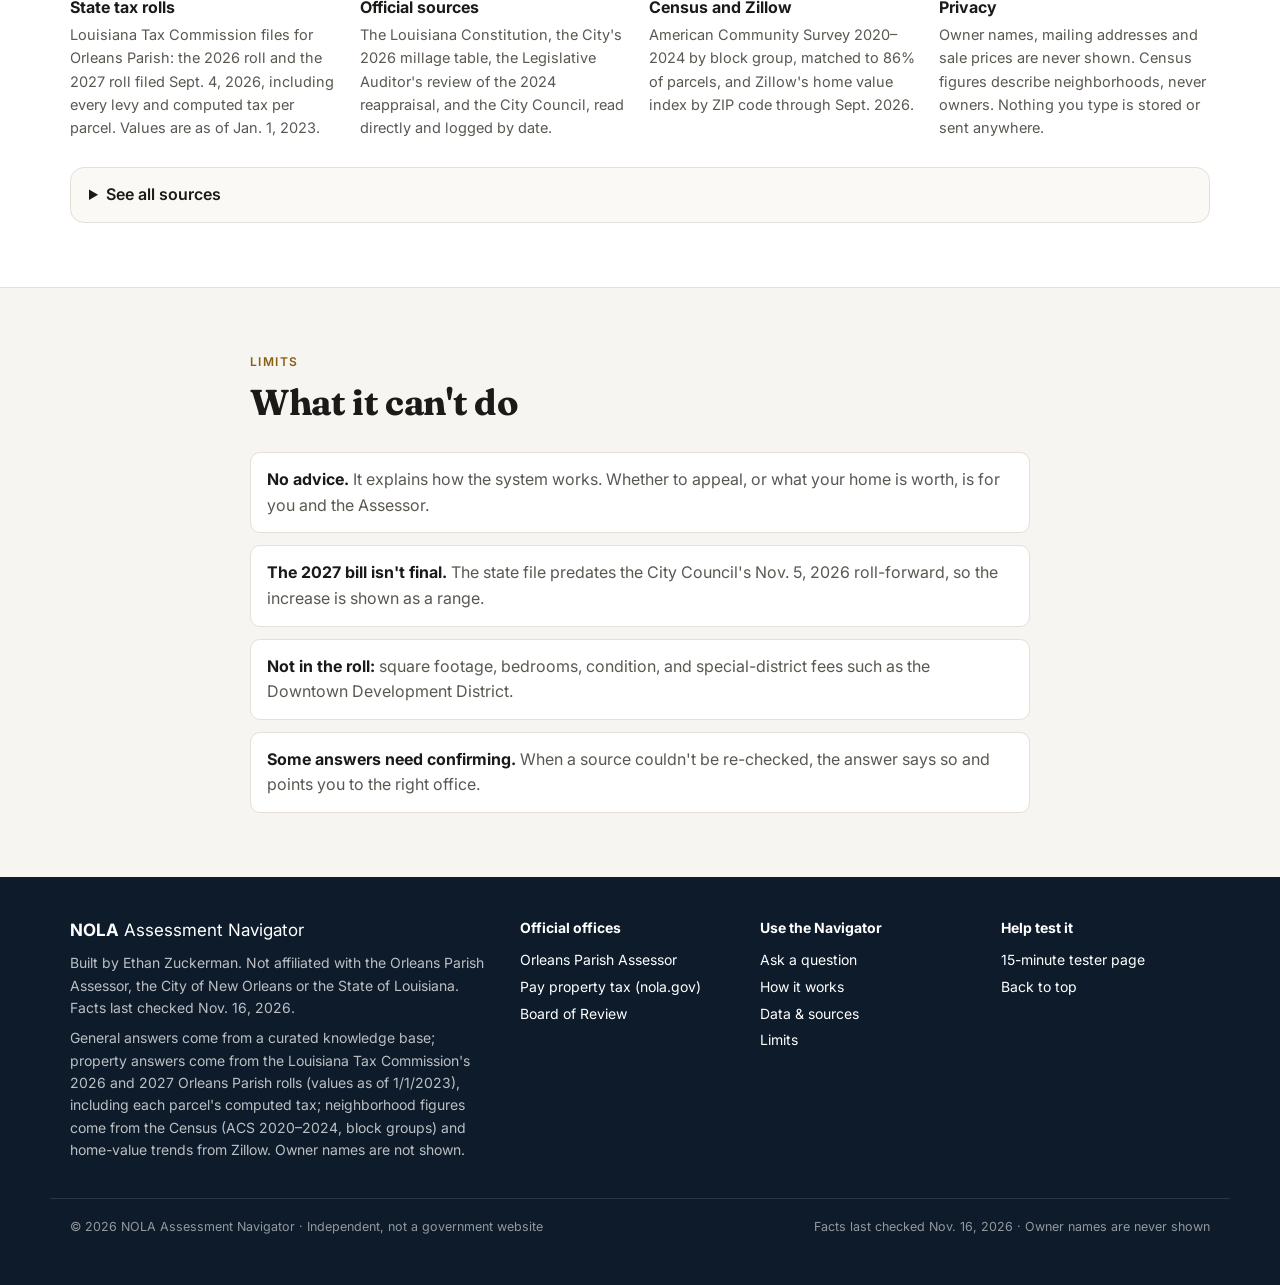
==== commit 47b1cbba: "Property dashboard: map, charts, neighborhood taxes, similar properties, compare, official bills - d" ====
--- a/nola-assessment-navigator/index.html
+++ b/nola-assessment-navigator/index.html
@@ -8,16 +8,17 @@
   <meta name="theme-color" content="#0d1b2a" />
   <meta property="og:title" content="NOLA Assessment Navigator" />
   <meta property="og:description" content="Look up any New Orleans property, see its assessment and tax, and get plain-language answers with sources." />
-  <link rel="icon" href="../favicon.svg" type="image/svg+xml" />
+  <link rel="icon" href="favicon.svg" type="image/svg+xml" />
   <link rel="preconnect" href="https://fonts.googleapis.com" />
   <link rel="preconnect" href="https://fonts.gstatic.com" crossorigin />
-  <link href="https://fonts.googleapis.com/css2?family=Inter:wght@400;500;600;700&family=Playfair+Display:wght@600;700&display=swap" rel="stylesheet" />
+  <link rel="preload" as="style" href="https://fonts.googleapis.com/css2?family=Fraunces:opsz,wght@9..144,600;9..144,700&family=Inter:wght@400;500;600;700&display=optional" onload="this.onload=null;this.rel='stylesheet'" />
+  <noscript><link rel="stylesheet" href="https://fonts.googleapis.com/css2?family=Fraunces:opsz,wght@9..144,600;9..144,700&family=Inter:wght@400;500;600;700&display=optional" /></noscript>
   <link rel="stylesheet" href="style.css" />
 </head>
 <body>
   <a class="skip" href="#q">Skip to the question box</a>
 
-  <div class="banner" role="note">
+  <section class="banner" aria-label="Disclaimer">
     <div class="wrap banner-row">
       <p><strong>Not an official government tool</strong>, and not legal or tax advice. Confirm everything with the
       <a href="https://www.nolaassessor.com/" target="_blank" rel="noopener">Orleans Parish Assessor's Office</a>.</p>
@@ -30,25 +31,25 @@
       </div>
       <div>
         <strong>Every number shows where it came from</strong>
-        <p>Each answer cites its source (S1–S41) and labels figures as recorded in the roll, calculated, or explained. Check any of them with one click.</p>
-      </div>
-    </div>
-  </div>
+        <p>Each answer cites its source (S1–S42) and labels figures as recorded in the roll, calculated, or explained. Check any of them with one click.</p>
+      </div>
+    </div>
+  </section>
 
   <header class="nav" id="top">
     <div class="wrap nav-row">
       <a class="brand" href="#top" aria-label="NOLA Assessment Navigator, home">
-        <svg class="logo" viewBox="0 0 32 32" aria-hidden="true"><rect width="32" height="32" rx="8" fill="#0d1b2a"/><path d="M8 16.5 16 9l8 7.5V24a1 1 0 0 1-1 1h-4.5v-5.5h-5V25H9a1 1 0 0 1-1-1z" fill="#e4b96a"/></svg>
+        <svg class="logo" viewBox="0 0 32 32" aria-hidden="true"><rect width="32" height="32" rx="8" fill="#0d1b2a"/><path d="M7.5 13.2 13.5 7l6 6.2V25h-12z" fill="none" stroke="#e4b96a" stroke-width="1.9" stroke-linejoin="round"/><path d="M5.8 15.3h15.4" stroke="#e4b96a" stroke-width="1.9" stroke-linecap="round"/><path d="M9.6 25v-6.2M17.4 25v-6.2" stroke="#e4b96a" stroke-width="1.5"/><path d="M12 25v-4.4h3V25" fill="#e4b96a"/><circle cx="23.3" cy="22.3" r="5.2" fill="#e4b96a"/><path d="m20.9 22.4 1.7 1.7 3.2-3.4" fill="none" stroke="#0d1b2a" stroke-width="1.8" stroke-linecap="round" stroke-linejoin="round"/></svg>
         <span><strong>NOLA</strong> Assessment Navigator</span>
       </a>
       <nav class="nav-links" aria-label="Sections">
         <a href="#app">Ask</a>
+        <a href="#dash" data-dash-link hidden>My property</a>
         <a href="#how">How it works</a>
         <a href="#data">Data &amp; sources</a>
         <a href="#limits">Limits</a>
       </nav>
       <div class="nav-actions">
-        <span class="pill">Prototype</span>
         <button type="button" class="icon-btn" id="theme" aria-label="Switch between light and dark mode" title="Light / dark">
           <svg viewBox="0 0 24 24" aria-hidden="true"><path d="M12 3a9 9 0 1 0 9 9 7 7 0 0 1-9-9z" fill="currentColor"/></svg>
         </button>
@@ -56,6 +57,7 @@
     </div>
   </header>
 
+  <main id="main">
   <section class="hero">
     <div class="wrap hero-grid">
       <div>
@@ -80,23 +82,23 @@
         </ol>
         <p class="built-from">Built from public records: Louisiana Tax Commission · City of New Orleans · U.S. Census Bureau · Zillow Research</p>
       </div>
-      <button type="button" class="preview" data-try="1205 St. Charles Ave, Apt 607" aria-label="Open the example property, 1205 St. Charles Ave, Apt 607">
+      <button type="button" class="preview" data-id="102000079" data-try="1205 St. Charles Ave, Apt 607">
         <span class="preview-tag">Example property</span>
         <span class="preview-addr">1205 St. Charles Ave, Apt 607</span>
         <span class="preview-meta">Residential · Values as of Jan. 1, 2023</span>
         <span class="preview-grid">
-          <span><em>Market value</em><strong>$145,700</strong></span>
-          <span><em>Homestead</em><strong>$7,500</strong></span>
-          <span><em>2026 tax</em><strong>$1,019</strong></span>
-          <span><em>2027 tax</em><strong>$1,030</strong></span>
+          <span><em>Market value</em><strong data-k="tmv">$145,700</strong></span>
+          <span><em>Homestead</em><strong data-k="hs">$7,500</strong></span>
+          <span><em>2026 tax</em><strong data-k="t26">$1,019</strong></span>
+          <span><em>2027 tax</em><strong data-k="t27">$1,030</strong></span>
         </span>
-        <span class="preview-check">✓ Matches the roll to the cent: $14,570 × 131.99 mills ÷ 1,000 − $904 homestead = $1,019</span>
+        <span class="preview-check">✓ Matches the roll to the cent: <b data-k="tav">$14,570</b> × <b data-k="mills">131.99</b> mills ÷ 1,000 − <b data-k="th26">$904</b> homestead = <b data-k="t26">$1,019</b></span>
         <span class="preview-cta">Open this property →</span>
       </button>
     </div>
   </section>
 
-  <main class="wrap app" id="app">
+  <div class="wrap app" id="app">
     <section class="panel chat" aria-label="Conversation">
       <div class="panel-head">
         <div>
@@ -166,7 +168,64 @@
         </ul>
       </section>
     </aside>
-  </main>
+  </div>
+
+  <section class="dash" id="dash" aria-labelledby="dash-addr" hidden>
+    <div class="wrap">
+      <div class="dash-head">
+        <div>
+          <p class="eyebrow">Property dashboard</p>
+          <h2 id="dash-addr">Your property</h2>
+          <p class="dash-meta" id="dash-meta"></p>
+        </div>
+        <div class="dash-actions">
+          <a class="btn" id="dash-bill" href="https://taxbills.nola.gov/" target="_blank" rel="noopener">View official 2026 bill</a>
+          <button type="button" class="btn ghost" id="pin-compare" data-dash="pin" aria-pressed="false">Add to comparison</button>
+          <a class="btn ghost" href="#app">Back to the conversation</a>
+        </div>
+      </div>
+
+      <div class="dash-grid">
+        <section class="tile tile-map" aria-labelledby="map-title">
+          <div class="tile-head"><h3 id="map-title">Location and neighbors</h3>
+            <ul class="map-legend" id="map-legend"><li><span class="lg lg-this"></span>This property</li><li><span class="lg lg-sim"></span>Similar</li><li><span class="lg lg-other"></span>Other parcels nearby</li></ul></div>
+          <div id="map" class="map" role="region" aria-label="Map of the parcel and nearby parcels"></div>
+          <p class="chart-note" id="map-note">Parcel positions from the roll's census match. Click a marker to compare it.</p>
+        </section>
+
+        <section class="tile" aria-labelledby="hist-title">
+          <div class="tile-head"><h3 id="hist-title">Tax history</h3></div>
+          <div id="chart-history"></div>
+        </section>
+
+        <section class="tile" aria-labelledby="levy-title">
+          <div class="tile-head"><h3 id="levy-title">Where your 2026 tax goes</h3></div>
+          <div id="chart-breakdown"></div>
+        </section>
+
+        <section class="tile tile-2" aria-labelledby="hood-title">
+          <div class="tile-head"><h3 id="hood-title">Taxes in this neighborhood</h3></div>
+          <div id="chart-hood"></div>
+        </section>
+
+        <section class="tile tile-wide" aria-labelledby="zip-title">
+          <div class="tile-head"><h3 id="zip-title">Home values in this ZIP</h3></div>
+          <div id="chart-zip"></div>
+        </section>
+
+        <section class="tile tile-wide" aria-labelledby="sim-title">
+          <div class="tile-head"><h3 id="sim-title">Similar properties nearby</h3><span class="tile-sub">Recommended for comparison</span></div>
+          <div id="similar"></div>
+        </section>
+
+        <section class="tile tile-wide" id="compare" aria-labelledby="cmp-title">
+          <div class="tile-head"><h3 id="cmp-title">Compare side by side</h3><span class="tile-sub" id="compare-count"></span>
+            <button type="button" class="link-plain" data-dash="clear-compare">Clear comparison</button></div>
+          <div id="compare-table"></div>
+        </section>
+      </div>
+    </div>
+  </section>
 
   <section class="section" id="how">
     <div class="wrap">
@@ -227,6 +286,8 @@
     </div>
   </section>
 
+  </main>
+
   <footer class="foot">
     <div class="wrap foot-grid foot-grid-4">
       <div>
@@ -262,5 +323,6 @@
   <script src="ai.js"></script>
   <script src="app.js"></script>
   <script src="ui.js"></script>
+  <script src="dash.js"></script>
 </body>
 </html>
--- a/nola-assessment-navigator/style.css
+++ b/nola-assessment-navigator/style.css
@@ -13,7 +13,7 @@
   --navy: #0d1b2a;
   --navy-2: #16283d;
   --on-navy: #ffffff;
-  --gold: #a5761f;
+  --gold: #8a5f12;
   --gold-bright: #e4b96a;
   --gold-soft: #f5ecda;
   --user: #16283d;
@@ -21,7 +21,7 @@
   --link: #1f4f86;
   --ok: #2f7d4f;
   --warn: #b5502e;
-  --font-display: 'Playfair Display', Georgia, serif;
+  --font-display: 'Fraunces', 'Playfair Display', Georgia, serif;
   --font-body: 'Inter', system-ui, -apple-system, 'Segoe UI', sans-serif;
   --radius: 14px;
   --radius-sm: 10px;
@@ -431,3 +431,152 @@
 @media (prefers-reduced-motion: reduce) { .preview { transform: none; transition: none; } }
 .foot a { text-decoration: none; line-height: 1.9; }
 .foot a:hover { text-decoration: underline; }
+
+/* ---------- Property dashboard (dash.js) ---------- */
+:root { --chart: #2f6db3; --chart-soft: rgba(47, 109, 179, .16); --chart-this: #c0841a; --chart-city: #7b5cc4; --grid: #e8e4dc; }
+@media (prefers-color-scheme: dark) { :root:not([data-theme="light"]) { --chart: #4f8ad6; --chart-soft: rgba(79, 138, 214, .22); --chart-this: #b8842a; --chart-city: #8f72dc; --grid: #253244; } }
+:root[data-theme="dark"] { --chart: #4f8ad6; --chart-soft: rgba(79, 138, 214, .22); --chart-this: #b8842a; --chart-city: #8f72dc; --grid: #253244; }
+
+.dash { padding-block: 8px 64px; }
+.dash[hidden] { display: none; }
+.dash-head { display: flex; align-items: flex-end; justify-content: space-between; gap: 16px; flex-wrap: wrap; margin-bottom: 20px; padding-top: 28px; border-top: 1px solid var(--line); }
+.dash-head h2 { font-family: var(--font-display); font-size: clamp(26px, 3vw, 34px); margin: 0; letter-spacing: -.01em; }
+.dash-meta { margin: 4px 0 0; color: var(--muted); font-size: 14px; }
+.dash-actions { display: flex; gap: 8px; flex-wrap: wrap; }
+a.btn { text-decoration: none; display: inline-block; }
+.dash-grid { display: grid; grid-template-columns: repeat(3, minmax(0, 1fr)); gap: 18px; }
+.tile { background: var(--surface); border: 1px solid var(--line); border-radius: var(--radius); box-shadow: var(--shadow); padding: 18px 20px; min-width: 0; }
+.tile-map { grid-column: span 2; }
+.tile-2 { grid-column: span 2; }
+.tile-wide { grid-column: 1 / -1; }
+.tile-head { display: flex; align-items: baseline; gap: 12px; flex-wrap: wrap; margin-bottom: 12px; }
+.tile-head h3 { margin: 0; font-size: 16px; }
+.tile-sub { font-size: 12.5px; color: var(--muted); }
+.tile-head .link-plain { margin-left: auto; }
+.link-plain { font: inherit; font-size: 13px; font-weight: 600; background: none; border: 0; padding: 0; color: var(--link); cursor: pointer; }
+.link-plain:hover { text-decoration: underline; }
+.chart-note { margin: 10px 0 0; font-size: 12px; color: var(--muted); line-height: 1.5; }
+
+/* Map */
+.map { height: 340px; border-radius: 10px; overflow: hidden; border: 1px solid var(--line); background: var(--surface-2); }
+.map-legend { list-style: none; display: flex; gap: 14px; margin: 0 0 0 auto; padding: 0; font-size: 12.5px; color: var(--muted); }
+.map-legend[hidden] { display: none; }
+.map-legend li { display: inline-flex; align-items: center; gap: 6px; }
+.lg { width: 11px; height: 11px; border-radius: 50%; border: 2px solid #fff; box-shadow: 0 0 0 1px var(--line-strong); }
+.lg-this { background: #2f6db3; width: 14px; height: 14px; }
+.lg-sim { background: #c0841a; }
+.lg-other { background: #8a8f98; width: 8px; height: 8px; }
+.map-fallback { height: 100%; display: grid; place-content: center; text-align: center; padding: 20px; color: var(--muted); font-size: 14px; }
+.map-fallback p { margin: 4px 0; }
+.map-btn { margin-top: 6px; font: 600 12.5px var(--font-body); border: 1px solid #1f4f86; background: #1f4f86; color: #fff; border-radius: 7px; padding: 4px 10px; cursor: pointer; }
+.leaflet-container { font-family: var(--font-body); }
+
+/* Charts */
+.chart { width: 100%; height: auto; display: block; overflow: visible; }
+.chart text { font-family: var(--font-body); }
+.chart .axis { stroke: var(--line-strong); stroke-width: 1; }
+.chart .grid { stroke: var(--grid); stroke-width: 1; }
+.chart .tick { fill: var(--muted); font-size: 11px; }
+.chart .val { fill: var(--ink); font-size: 13px; font-weight: 700; font-variant-numeric: tabular-nums; }
+.chart .bar { fill: var(--chart); }
+.chart .bar-range { fill: var(--chart-soft); stroke: var(--chart); stroke-width: 1.2; stroke-dasharray: 4 3; }
+.chart .hit { fill: transparent; cursor: default; }
+.chart .hit:focus-visible { outline: none; stroke: var(--gold); stroke-width: 2; }
+.chart .line { fill: none; stroke: var(--chart); stroke-width: 2; stroke-linejoin: round; stroke-linecap: round; }
+.chart .dot-end { fill: var(--chart); stroke: var(--surface); stroke-width: 2; }
+.chart .marker { stroke: var(--muted); stroke-width: 1; stroke-dasharray: 3 3; }
+.chart .marker-label { fill: var(--muted); font-size: 11px; }
+.chart .cross line { stroke: var(--muted); stroke-width: 1; }
+.chart .cross circle { fill: var(--chart); stroke: var(--surface); stroke-width: 2; }
+.chart .zip-hit { fill: transparent; cursor: crosshair; }
+.chart .zip-hit:focus-visible { outline: none; stroke: var(--gold); stroke-width: 1.5; }
+.key { display: inline-block; width: 12px; height: 10px; border-radius: 3px; vertical-align: -1px; margin-right: 4px; }
+.key-range { background: var(--chart-soft); border: 1px dashed var(--chart); }
+.chart-tip { position: fixed; z-index: 70; pointer-events: none; background: var(--navy); color: #fff; font-size: 12.5px; line-height: 1.45; padding: 7px 10px; border-radius: 8px; box-shadow: var(--shadow-lg); max-width: 280px; }
+.chart-tip[hidden] { display: none; }
+.zip-stats { display: flex; gap: 28px; flex-wrap: wrap; margin-bottom: 8px; }
+.zip-stats span { display: block; font-size: 12px; color: var(--muted); }
+.zip-stats strong { font-size: 20px; font-variant-numeric: tabular-nums; }
+
+/* Levy bars (the table is the chart) */
+.levies { width: 100%; border-collapse: collapse; font-size: 13px; }
+.levies th { text-align: left; font-weight: 500; padding: 5px 8px 5px 0; width: 46%; line-height: 1.3; }
+.levies th span { display: block; font-size: 11px; color: var(--muted); }
+.levies td { padding: 5px 0; }
+.levies tbody tr { border-bottom: 1px solid var(--line); }
+.levies tbody tr:focus-visible { outline: 2px solid var(--gold); outline-offset: -2px; }
+.levies .bar-cell { width: 38%; padding-right: 10px; }
+.levies .amt { text-align: right; font-variant-numeric: tabular-nums; font-weight: 600; white-space: nowrap; }
+.levies tfoot th, .levies tfoot td { padding-top: 8px; font-weight: 700; }
+.hbar { display: block; height: 10px; border-radius: 0 4px 4px 0; background: var(--chart); }
+.hbar-alt { background: repeating-linear-gradient(135deg, var(--chart) 0 4px, var(--chart-soft) 4px 7px); }
+.hbar-this { background: var(--chart-this); }
+.hbar-city { background: var(--chart-city); }
+
+/* Neighborhood tile */
+.hood-of { margin: 0 0 12px; font-size: 13px; color: var(--muted); }
+.hood-grid { display: grid; grid-template-columns: repeat(3, minmax(0, 1fr)); gap: 18px; }
+.pair-label { margin: 0 0 6px; font-size: 12px; font-weight: 700; letter-spacing: .06em; text-transform: uppercase; color: var(--muted); }
+.pair-row { display: grid; grid-template-columns: 1fr; gap: 2px; padding: 4px 0; }
+.pair-row:focus-visible { outline: 2px solid var(--gold); outline-offset: 2px; border-radius: 4px; }
+.pair-name { font-size: 12.5px; color: var(--muted); }
+.pair-track { display: block; background: var(--surface-2); border-radius: 0 4px 4px 0; }
+.pair-val { font-size: 14px; font-weight: 700; font-variant-numeric: tabular-nums; }
+.hood-facts { margin: 14px 0 0; padding-left: 18px; font-size: 13px; color: var(--muted); }
+.hood-facts li { margin-bottom: 6px; }
+.hood-facts strong { color: var(--ink); }
+
+/* Similar properties */
+.sim-list { list-style: none; margin: 0; padding: 0; }
+.sim-list li { display: grid; grid-template-columns: minmax(0, 2fr) 1fr 1fr auto; gap: 16px; align-items: center; padding: 10px 0; border-bottom: 1px solid var(--line); }
+.sim-main strong { display: block; font-size: 14.5px; }
+.sim-main span, .sim-num span { display: block; font-size: 12px; color: var(--muted); }
+.sim-num strong { font-variant-numeric: tabular-nums; }
+.sim-act { display: flex; gap: 12px; align-items: center; }
+.btn.added { color: var(--ok); border-color: var(--ok); }
+
+/* Compare table */
+.cmp-scroll { overflow-x: auto; }
+.cmp { width: 100%; border-collapse: collapse; font-size: 13.5px; font-variant-numeric: tabular-nums; }
+.cmp th, .cmp td { padding: 8px 10px; border-bottom: 1px solid var(--line); text-align: left; vertical-align: top; }
+.cmp tbody th { font-weight: 500; color: var(--muted); white-space: nowrap; }
+.cmp thead th { vertical-align: bottom; min-width: 170px; }
+.cmp thead th:first-child { min-width: 0; }
+.cmp-tag { display: block; font-size: 11px; font-weight: 700; letter-spacing: .07em; text-transform: uppercase; color: var(--muted); }
+.cmp-base .cmp-tag { color: var(--gold); }
+.cmp-addr { display: block; font-size: 14px; }
+.cmp-acts { display: flex; gap: 12px; margin-top: 4px; font-weight: 400; }
+.cmp .cmp-base { background: var(--gold-soft); }
+.cmp td[data-best]::after { content: " ↓ lowest"; font-size: 11px; font-weight: 600; color: var(--ok); }
+
+/* Long answers: collapsed with "Show full answer" */
+.msg.clamped .msg-body { max-height: 420px; overflow: hidden; position: relative; }
+.msg.clamped .msg-body::after { content: ""; position: absolute; left: 0; right: 0; bottom: 0; height: 90px; background: linear-gradient(to bottom, transparent, var(--surface-2)); pointer-events: none; }
+.msg.clamped.expanded .msg-body { max-height: none; }
+.msg.clamped.expanded .msg-body::after { display: none; }
+.msg-more { display: block; margin: 8px 0 0; font: inherit; font-size: 13px; font-weight: 600; color: var(--link); background: var(--surface); border: 1px solid var(--line); border-radius: 999px; padding: 5px 14px; cursor: pointer; }
+.msg-more:hover { border-color: var(--line-strong); }
+
+@media (max-width: 1024px) {
+  .dash-grid { grid-template-columns: minmax(0, 1fr) minmax(0, 1fr); }
+  .tile-map, .tile-2 { grid-column: 1 / -1; }
+}
+@media (max-width: 760px) {
+  .dash-grid, .hood-grid { grid-template-columns: minmax(0, 1fr); }
+  .sim-list li { grid-template-columns: 1fr 1fr; }
+  .sim-main, .sim-act { grid-column: 1 / -1; }
+  .map-legend { margin-left: 0; }
+}
+@media print { .dash-actions, .map, .tile-map, .link-plain, .msg-more { display: none !important; } .msg.clamped .msg-body { max-height: none; } .msg.clamped .msg-body::after { display: none; } }
+.bills { margin-top: 14px; padding: 12px; border-radius: 10px; background: var(--surface-2); border: 1px solid var(--line); }
+.bills-title { margin: 0 0 8px; font-size: 13px; font-weight: 700; }
+.ext-note { font-weight: 500; color: var(--muted); font-size: 12px; margin-left: 4px; }
+.bills-row { display: flex; flex-wrap: wrap; gap: 6px; }
+.bills-row .btn { font-size: 12.5px; padding: 6px 10px; }
+
+/* Type: Fraunces for display (optical sizes), Inter for text and figures */
+h1, h2, .section-title, .panel-head h2, .dash-head h2 { font-optical-sizing: auto; font-variation-settings: "SOFT" 30; }
+.hero h1 { letter-spacing: -.02em; font-weight: 650; }
+.map.dark .leaflet-tile { filter: invert(1) hue-rotate(180deg) brightness(.9) contrast(.88) saturate(.6); }
+.map.dark .leaflet-container { background: #0c131c; }
+.chart-wide { height: 240px; }
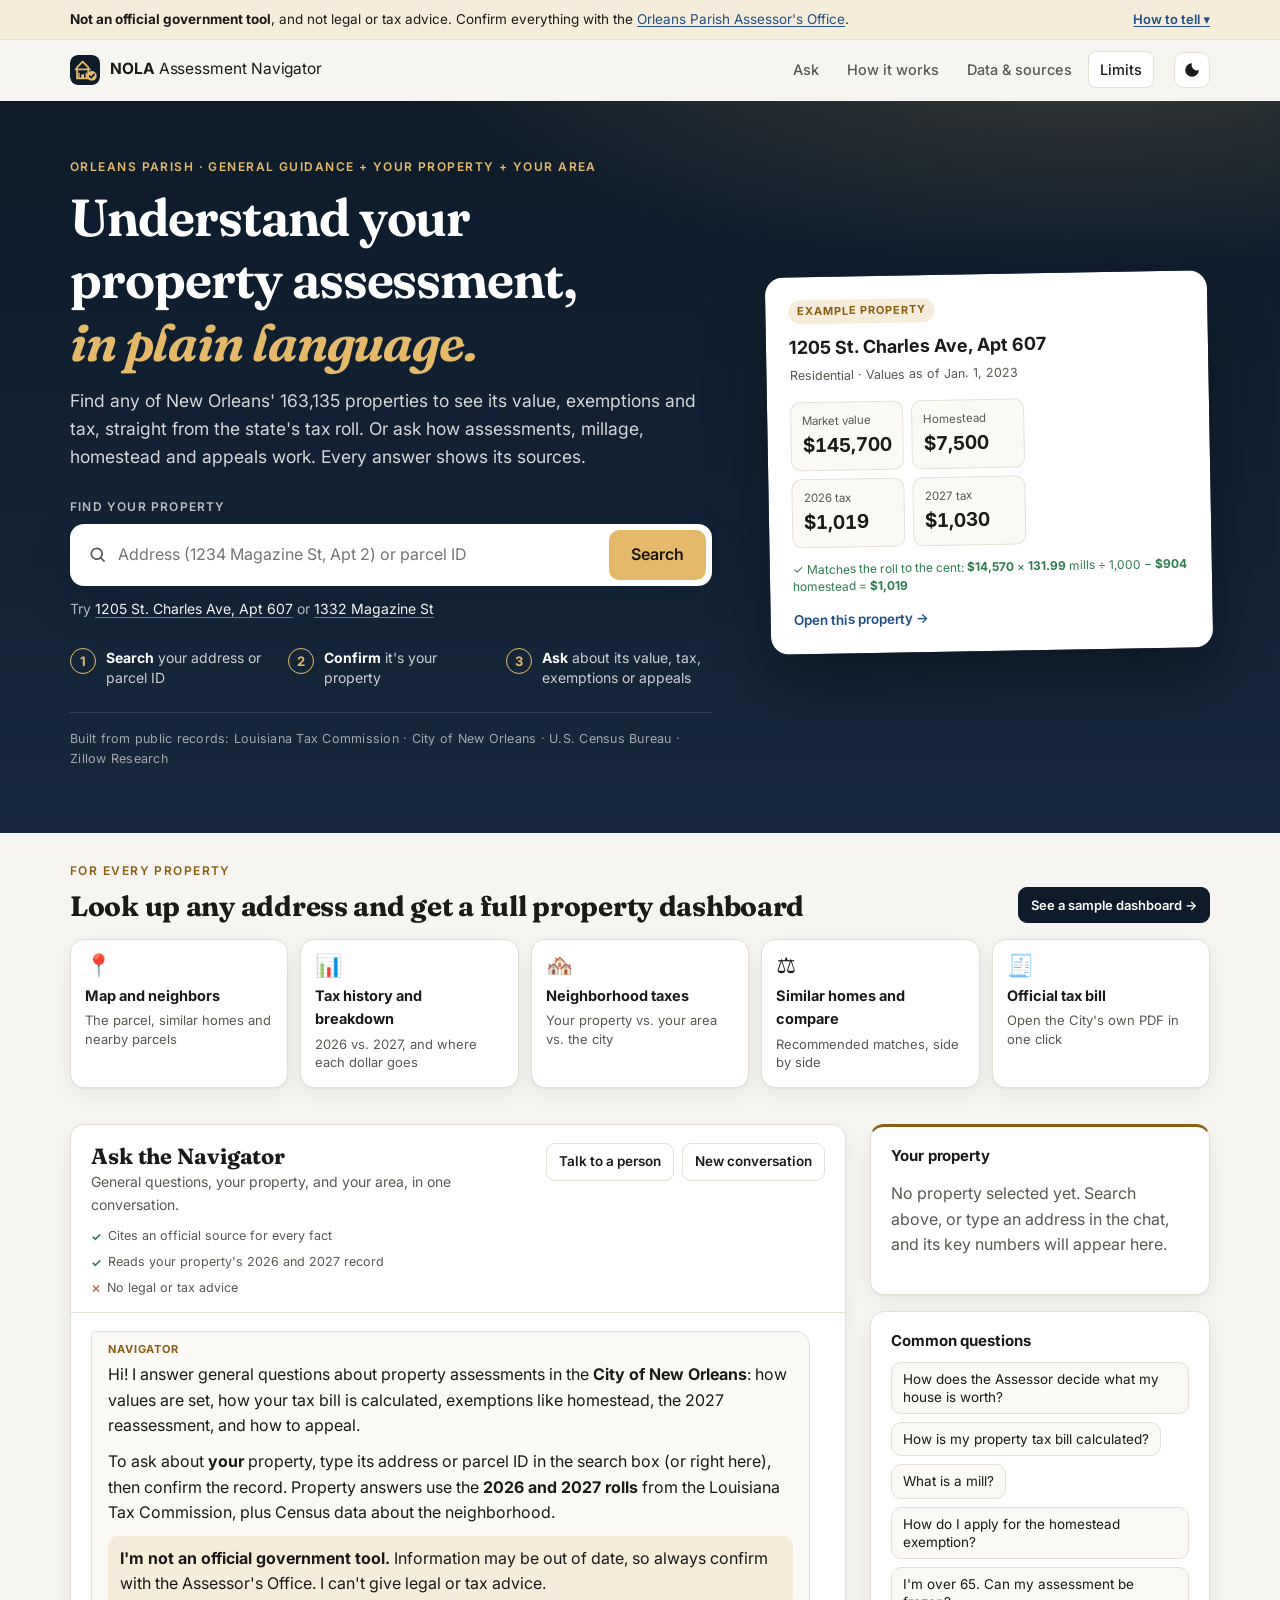
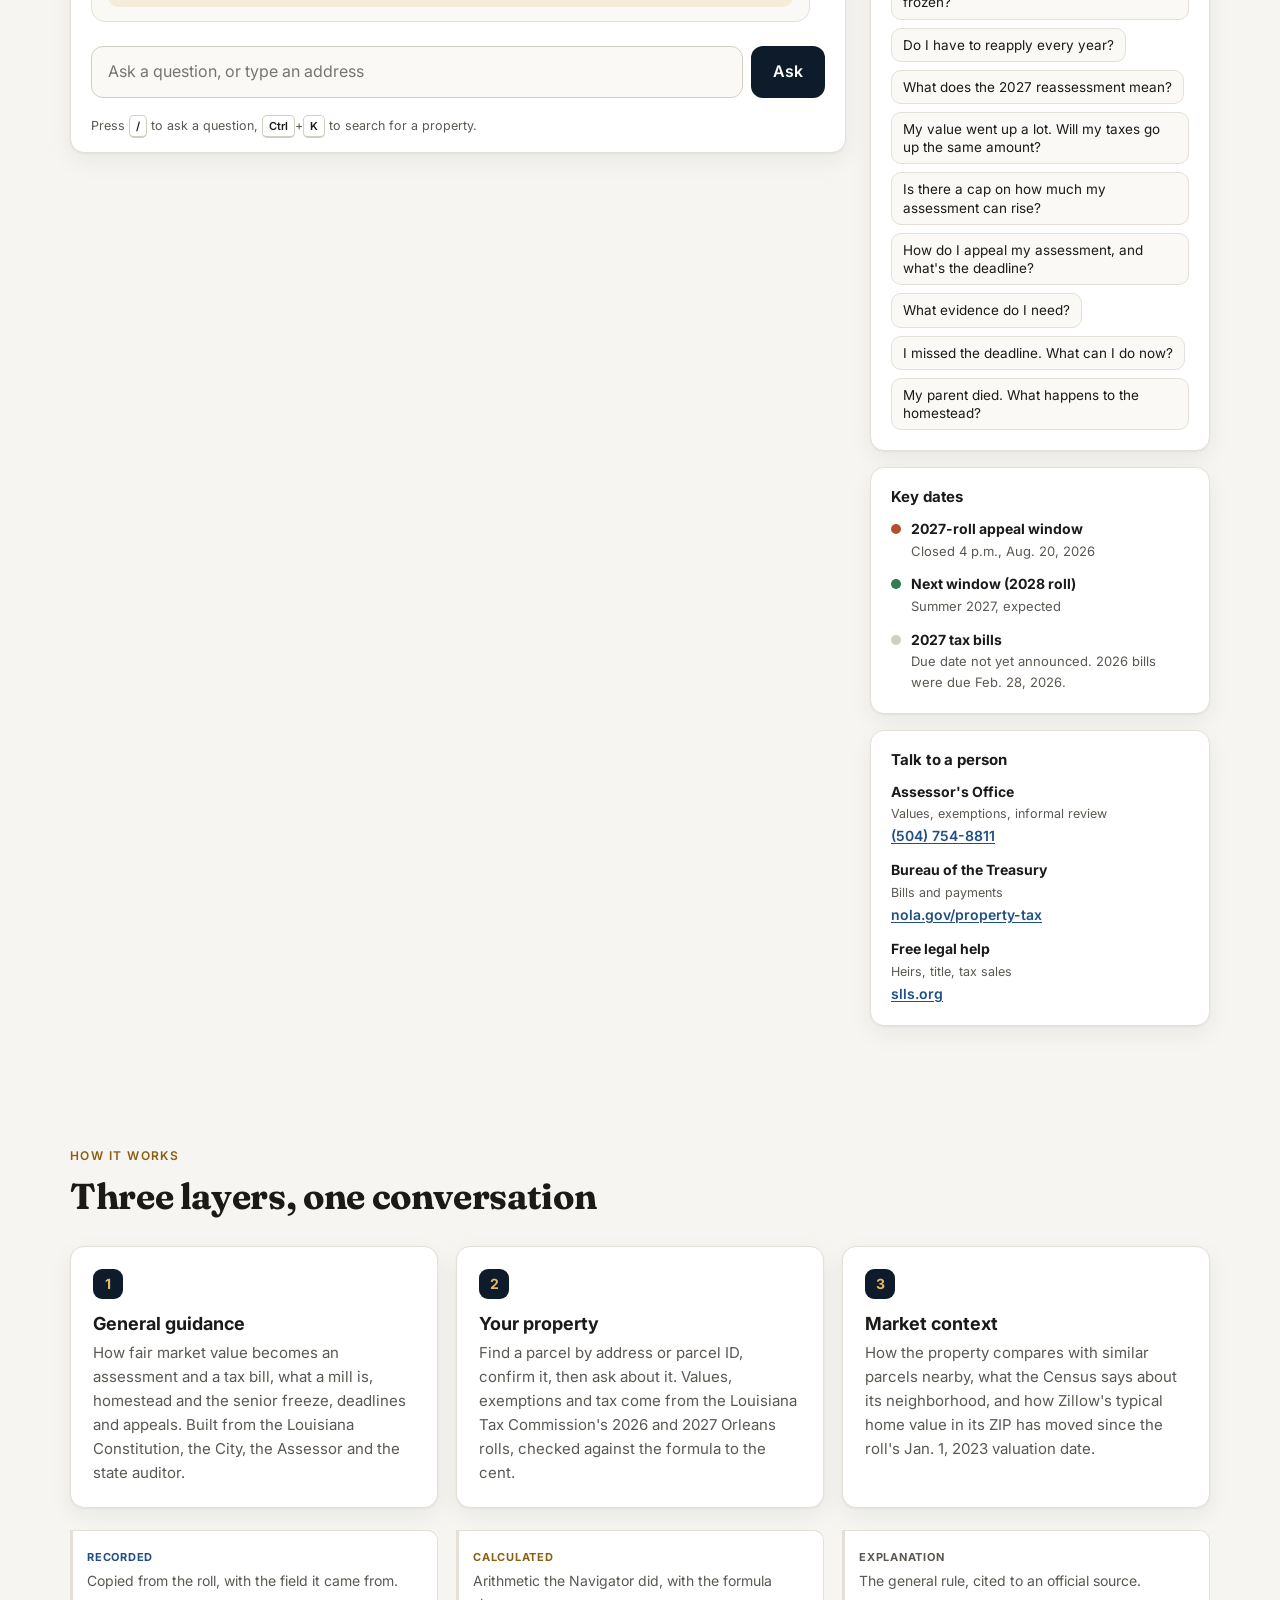
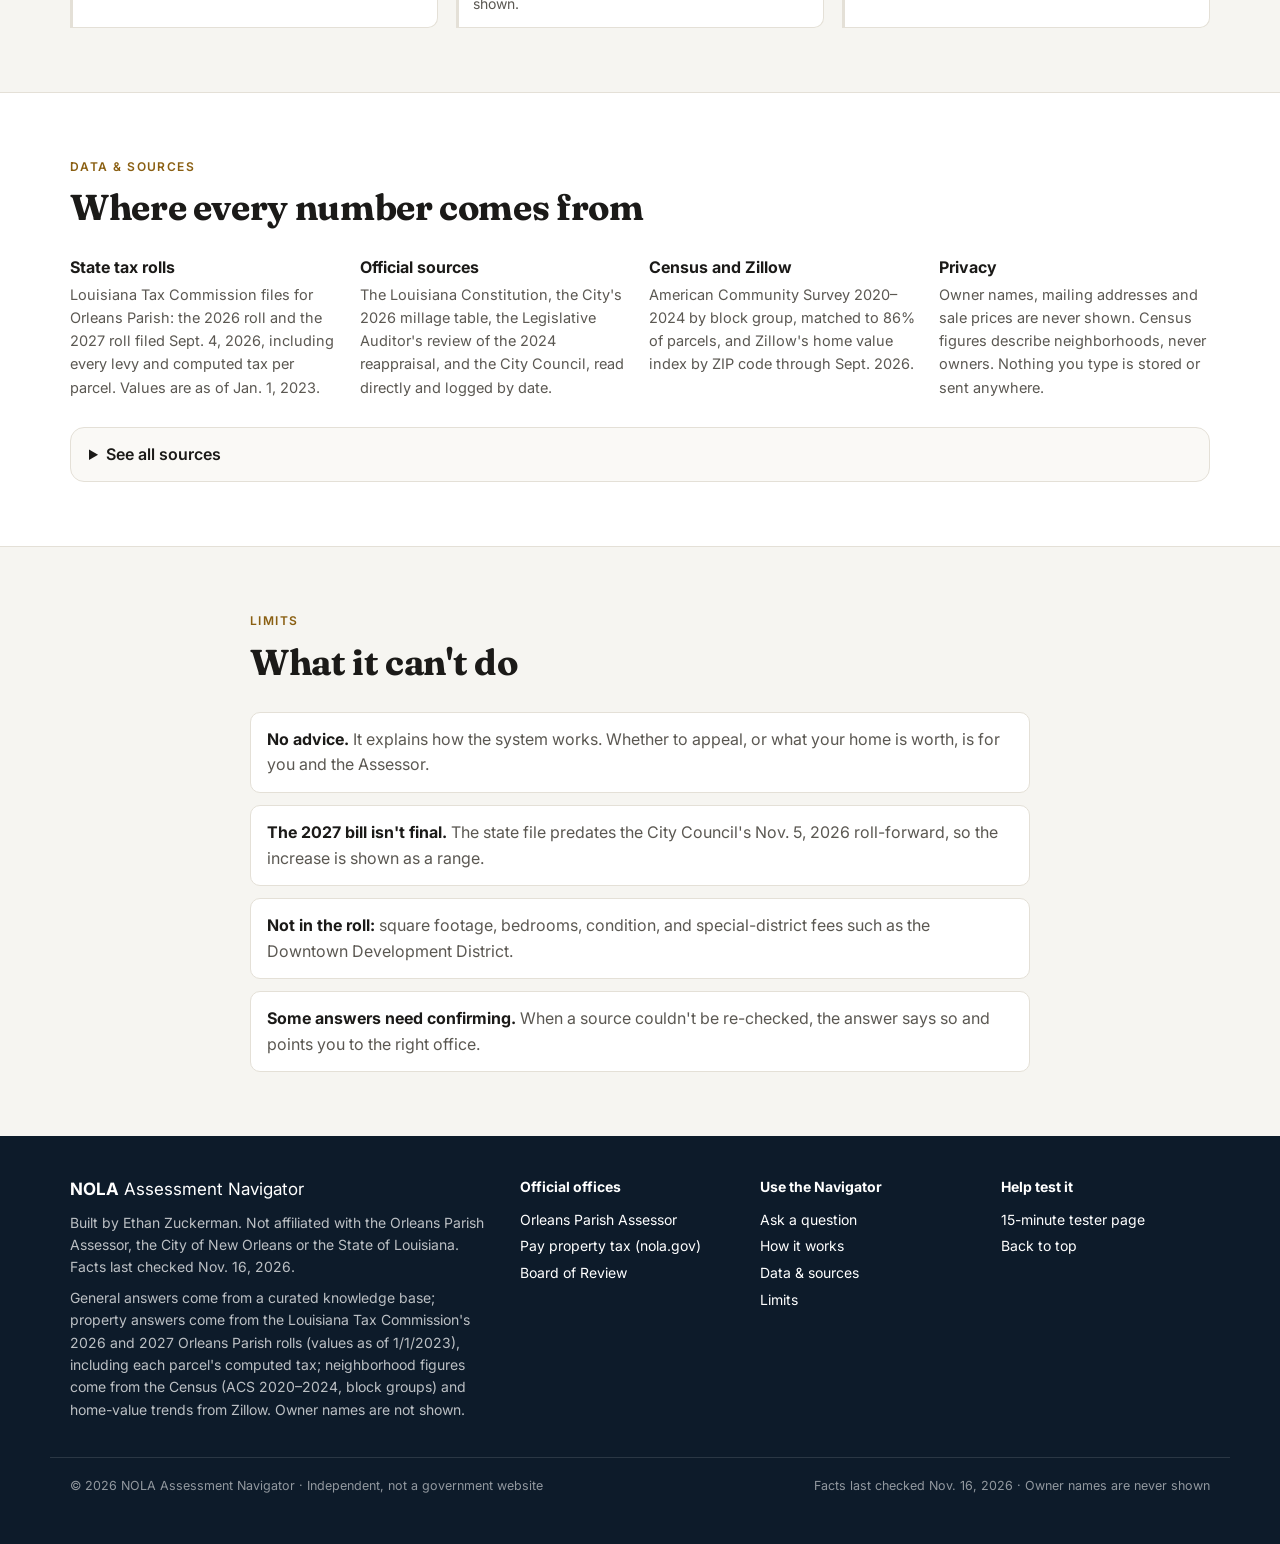
==== commit 5a0c0e7f: "Show the map and charts on lookup; full dashboard for every parcel - Your property panel: mini map a" ====
--- a/nola-assessment-navigator/index.html
+++ b/nola-assessment-navigator/index.html
@@ -13,7 +13,7 @@
   <link rel="preconnect" href="https://fonts.gstatic.com" crossorigin />
   <link rel="preload" as="style" href="https://fonts.googleapis.com/css2?family=Fraunces:opsz,wght@9..144,600;9..144,700&family=Inter:wght@400;500;600;700&display=optional" onload="this.onload=null;this.rel='stylesheet'" />
   <noscript><link rel="stylesheet" href="https://fonts.googleapis.com/css2?family=Fraunces:opsz,wght@9..144,600;9..144,700&family=Inter:wght@400;500;600;700&display=optional" /></noscript>
-  <link rel="stylesheet" href="style.css" />
+  <link rel="stylesheet" href="style.css?v=20261118e" />
 </head>
 <body>
   <a class="skip" href="#q">Skip to the question box</a>
@@ -98,6 +98,25 @@
     </div>
   </section>
 
+  <section class="features" aria-label="What you can see for any property">
+    <div class="wrap">
+      <div class="features-head">
+        <div>
+          <p class="eyebrow">For every property</p>
+          <h2>Look up any address and get a full property dashboard</h2>
+        </div>
+        <button type="button" class="btn" id="sample-dash">See a sample dashboard →</button>
+      </div>
+      <ul class="feature-list">
+        <li><button type="button" data-sample="map"><span class="fi" aria-hidden="true">📍</span><strong>Map and neighbors</strong><span>The parcel, similar homes and nearby parcels</span></button></li>
+        <li><button type="button" data-sample="hist"><span class="fi" aria-hidden="true">📊</span><strong>Tax history and breakdown</strong><span>2026 vs. 2027, and where each dollar goes</span></button></li>
+        <li><button type="button" data-sample="hood"><span class="fi" aria-hidden="true">🏘️</span><strong>Neighborhood taxes</strong><span>Your property vs. your area vs. the city</span></button></li>
+        <li><button type="button" data-sample="sim"><span class="fi" aria-hidden="true">⚖️</span><strong>Similar homes and compare</strong><span>Recommended matches, side by side</span></button></li>
+        <li><button type="button" data-sample="bill"><span class="fi" aria-hidden="true">🧾</span><strong>Official tax bill</strong><span>Open the City's own PDF in one click</span></button></li>
+      </ul>
+    </div>
+  </section>
+
   <div class="wrap app" id="app">
     <section class="panel chat" aria-label="Conversation">
       <div class="panel-head">
@@ -117,7 +136,7 @@
       </div>
       <div id="selected" class="selected" hidden>
         <span class="sel-text"></span>
-        <span class="sel-actions"><button type="button" id="download-prop">Download summary</button>
+        <span class="sel-actions"><button type="button" class="sel-dash" data-act="dash">Open dashboard ↓</button><button type="button" id="download-prop">Download summary</button>
         <button type="button" id="clear-prop">Change property</button></span>
       </div>
       <div class="chat-scroll" id="chat-scroll">
@@ -316,13 +335,13 @@
 
   <div class="toast" id="toast" role="status" aria-live="polite" hidden></div>
 
-  <script src="kb.js"></script>
-  <script src="address.js"></script>
-  <script src="lookup.js"></script>
-  <script src="property.js"></script>
-  <script src="ai.js"></script>
-  <script src="app.js"></script>
-  <script src="ui.js"></script>
-  <script src="dash.js"></script>
+  <script src="kb.js?v=20261118e"></script>
+  <script src="address.js?v=20261118e"></script>
+  <script src="lookup.js?v=20261118e"></script>
+  <script src="property.js?v=20261118e"></script>
+  <script src="ai.js?v=20261118e"></script>
+  <script src="app.js?v=20261118e"></script>
+  <script src="ui.js?v=20261118e"></script>
+  <script src="dash.js?v=20261118e"></script>
 </body>
 </html>
--- a/nola-assessment-navigator/style.css
+++ b/nola-assessment-navigator/style.css
@@ -580,3 +580,35 @@
 .map.dark .leaflet-tile { filter: invert(1) hue-rotate(180deg) brightness(.9) contrast(.88) saturate(.6); }
 .map.dark .leaflet-container { background: #0c131c; }
 .chart-wide { height: 240px; }
+
+/* Feature strip under the hero: what every property gets */
+.features { padding-block: 28px 4px; }
+.features-head { display: flex; align-items: flex-end; justify-content: space-between; gap: 16px; flex-wrap: wrap; margin-bottom: 16px; }
+.features-head h2 { margin: 0; font-family: var(--font-display); font-size: clamp(22px, 2.4vw, 28px); letter-spacing: -.01em; }
+.feature-list { list-style: none; margin: 0; padding: 0; display: grid; grid-template-columns: repeat(5, minmax(0, 1fr)); gap: 12px; }
+.feature-list button { width: 100%; height: 100%; text-align: left; font: inherit; color: var(--ink); background: var(--surface); border: 1px solid var(--line); border-radius: var(--radius); padding: 14px 14px 16px; cursor: pointer; display: flex; flex-direction: column; gap: 4px; box-shadow: var(--shadow); transition: border-color .15s, transform .15s; }
+.feature-list button:hover, .feature-list button:focus-visible { border-color: var(--gold); transform: translateY(-2px); }
+.feature-list .fi { font-size: 22px; line-height: 1; margin-bottom: 4px; }
+.feature-list strong { font-size: 14.5px; }
+.feature-list span:not(.fi) { font-size: 13px; color: var(--muted); line-height: 1.4; }
+.sel-dash { border-color: var(--gold) !important; }
+.flash { animation: flash 1.6s ease-out; }
+@keyframes flash { 0% { box-shadow: 0 0 0 0 rgba(228, 185, 106, .9); } 100% { box-shadow: 0 0 0 14px rgba(228, 185, 106, 0); } }
+@media (prefers-reduced-motion: reduce) { .flash { animation: none; } .feature-list button { transition: none; } }
+@media (max-width: 1024px) {
+  .feature-list { grid-template-columns: repeat(3, minmax(0, 1fr)); }
+  .preview { display: flex !important; max-width: 520px; transform: none; }
+}
+@media (max-width: 760px) { .feature-list { grid-template-columns: 1fr 1fr; } .preview { display: none !important; } }
+
+/* Mini map and mini tax chart in the Your property panel */
+.mini-viz { display: grid; grid-template-columns: 1fr; gap: 10px; margin-top: 12px; }
+.mini-map-wrap { position: relative; display: block; width: 100%; padding: 0; border: 1px solid var(--line); border-radius: 10px; overflow: hidden; background: var(--surface-2); cursor: pointer; font: inherit; }
+.mini-map { height: 150px; pointer-events: none; }
+.mini-map.dark .leaflet-tile { filter: invert(1) hue-rotate(180deg) brightness(.9) contrast(.88) saturate(.6); }
+.mini-map .leaflet-control-attribution { font-size: 9px; }
+.mini-note { position: absolute; left: 8px; top: 8px; z-index: 500; font-size: 11.5px; font-weight: 600; color: var(--ink); background: var(--surface); border: 1px solid var(--line); border-radius: 999px; padding: 2px 9px; }
+.mini-hist { border: 1px solid var(--line); border-radius: 10px; padding: 8px 10px 4px; background: var(--surface-2); }
+.mini-title { margin: 0; font-size: 11.5px; font-weight: 700; letter-spacing: .06em; text-transform: uppercase; color: var(--muted); }
+.mini-hist .chart { max-height: 150px; }
+.mini-hist .chart-note { display: none; }
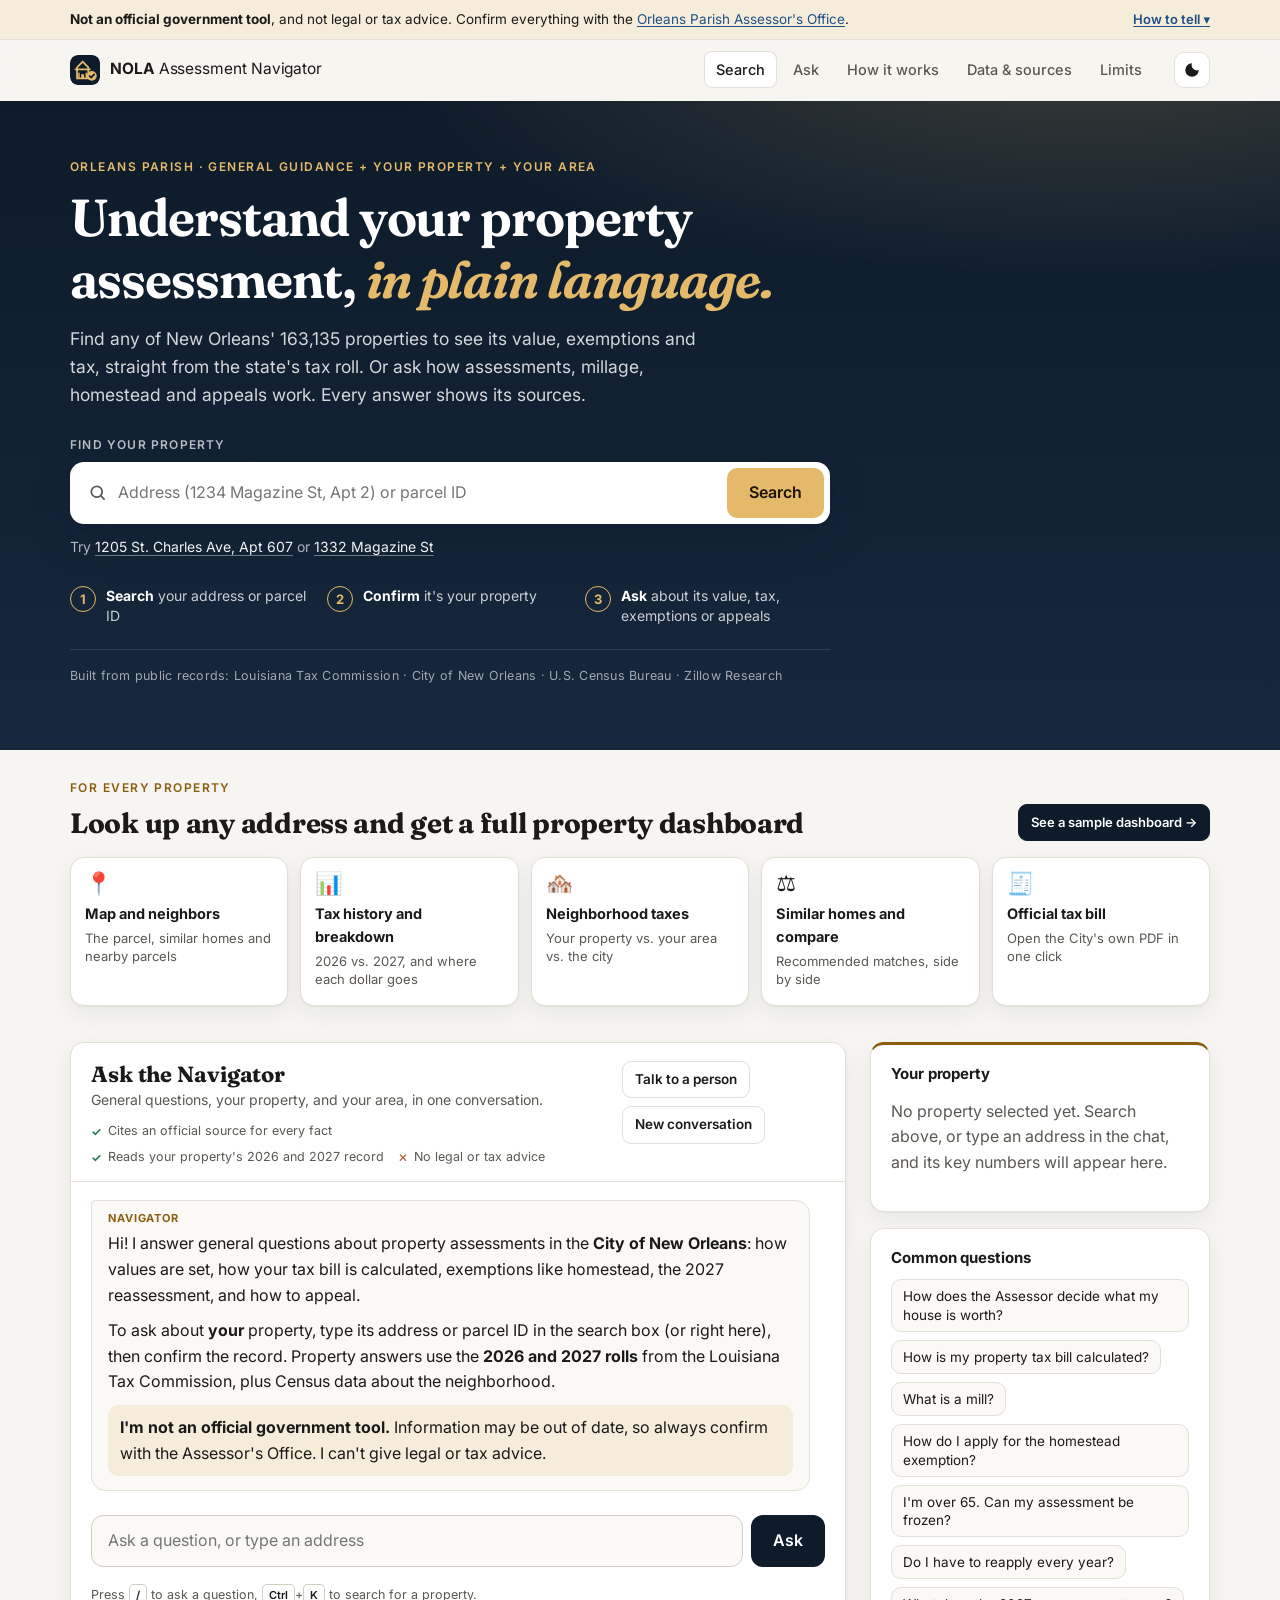
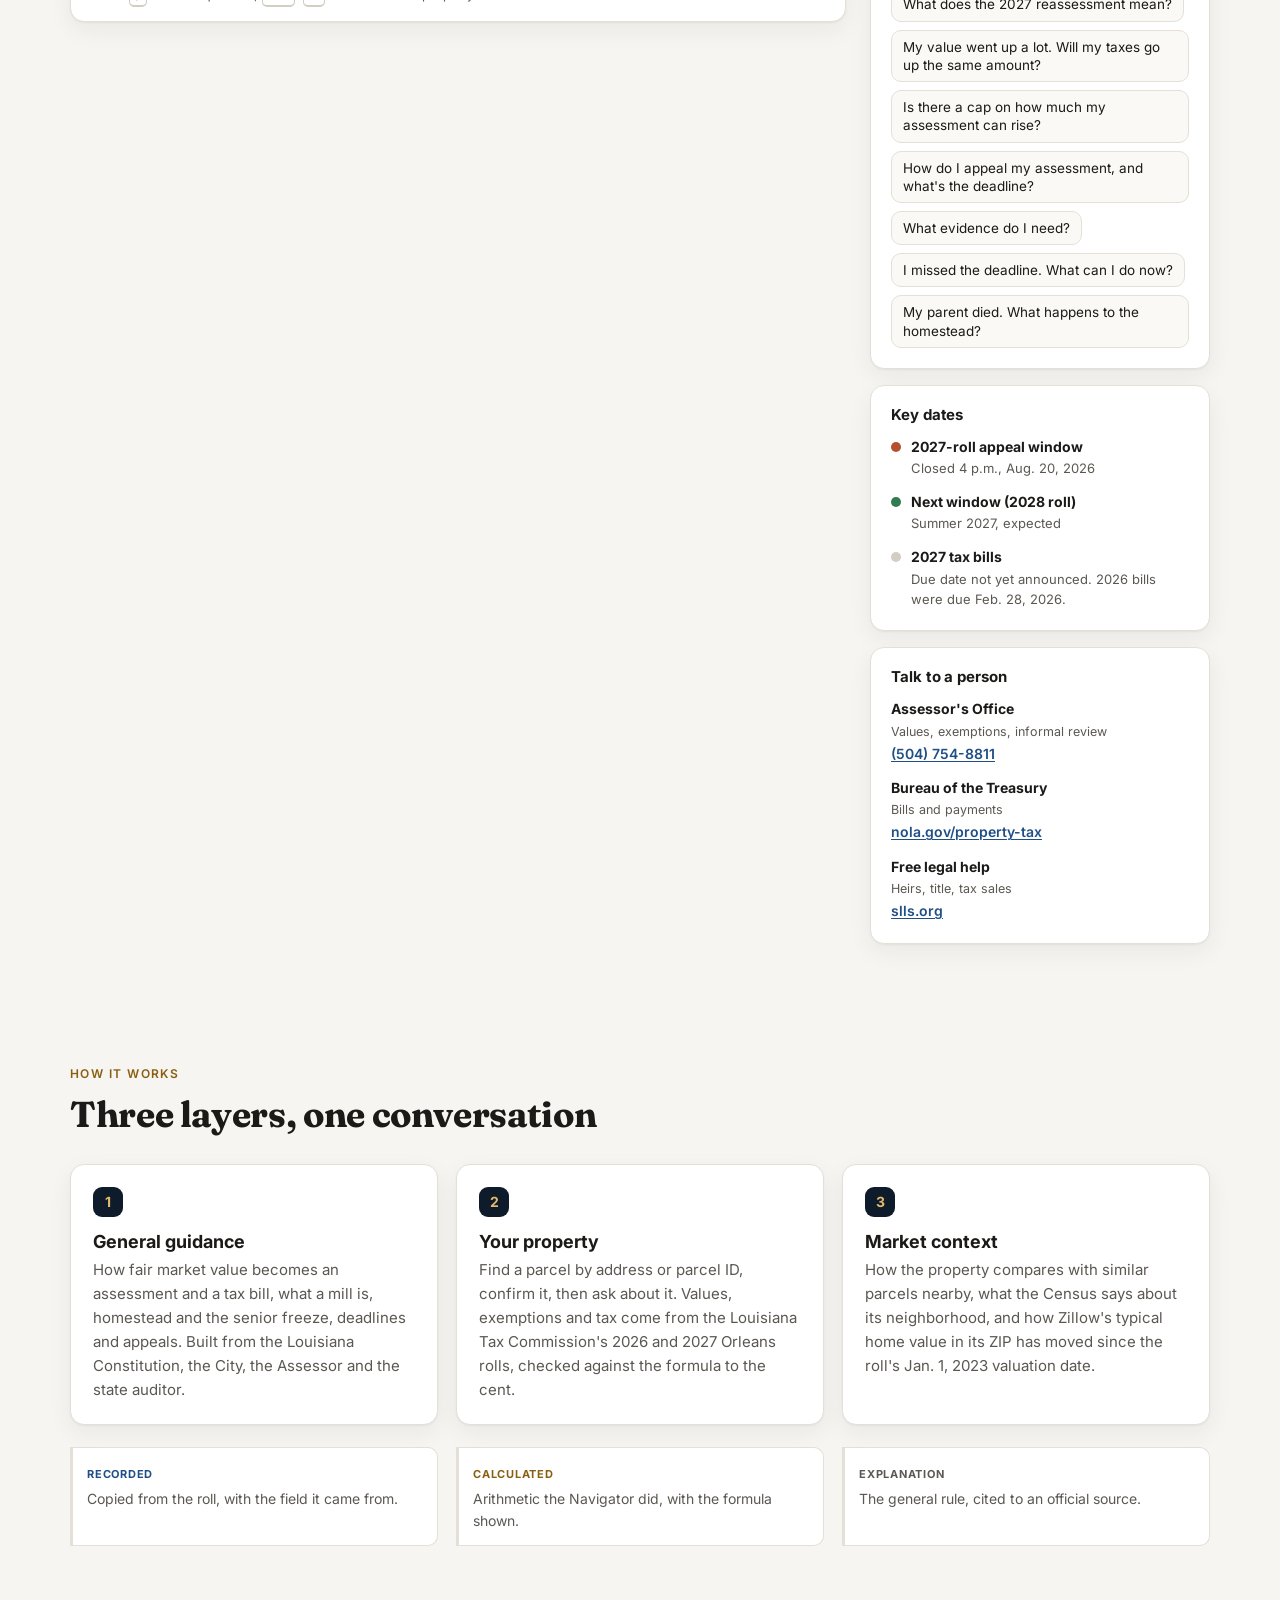
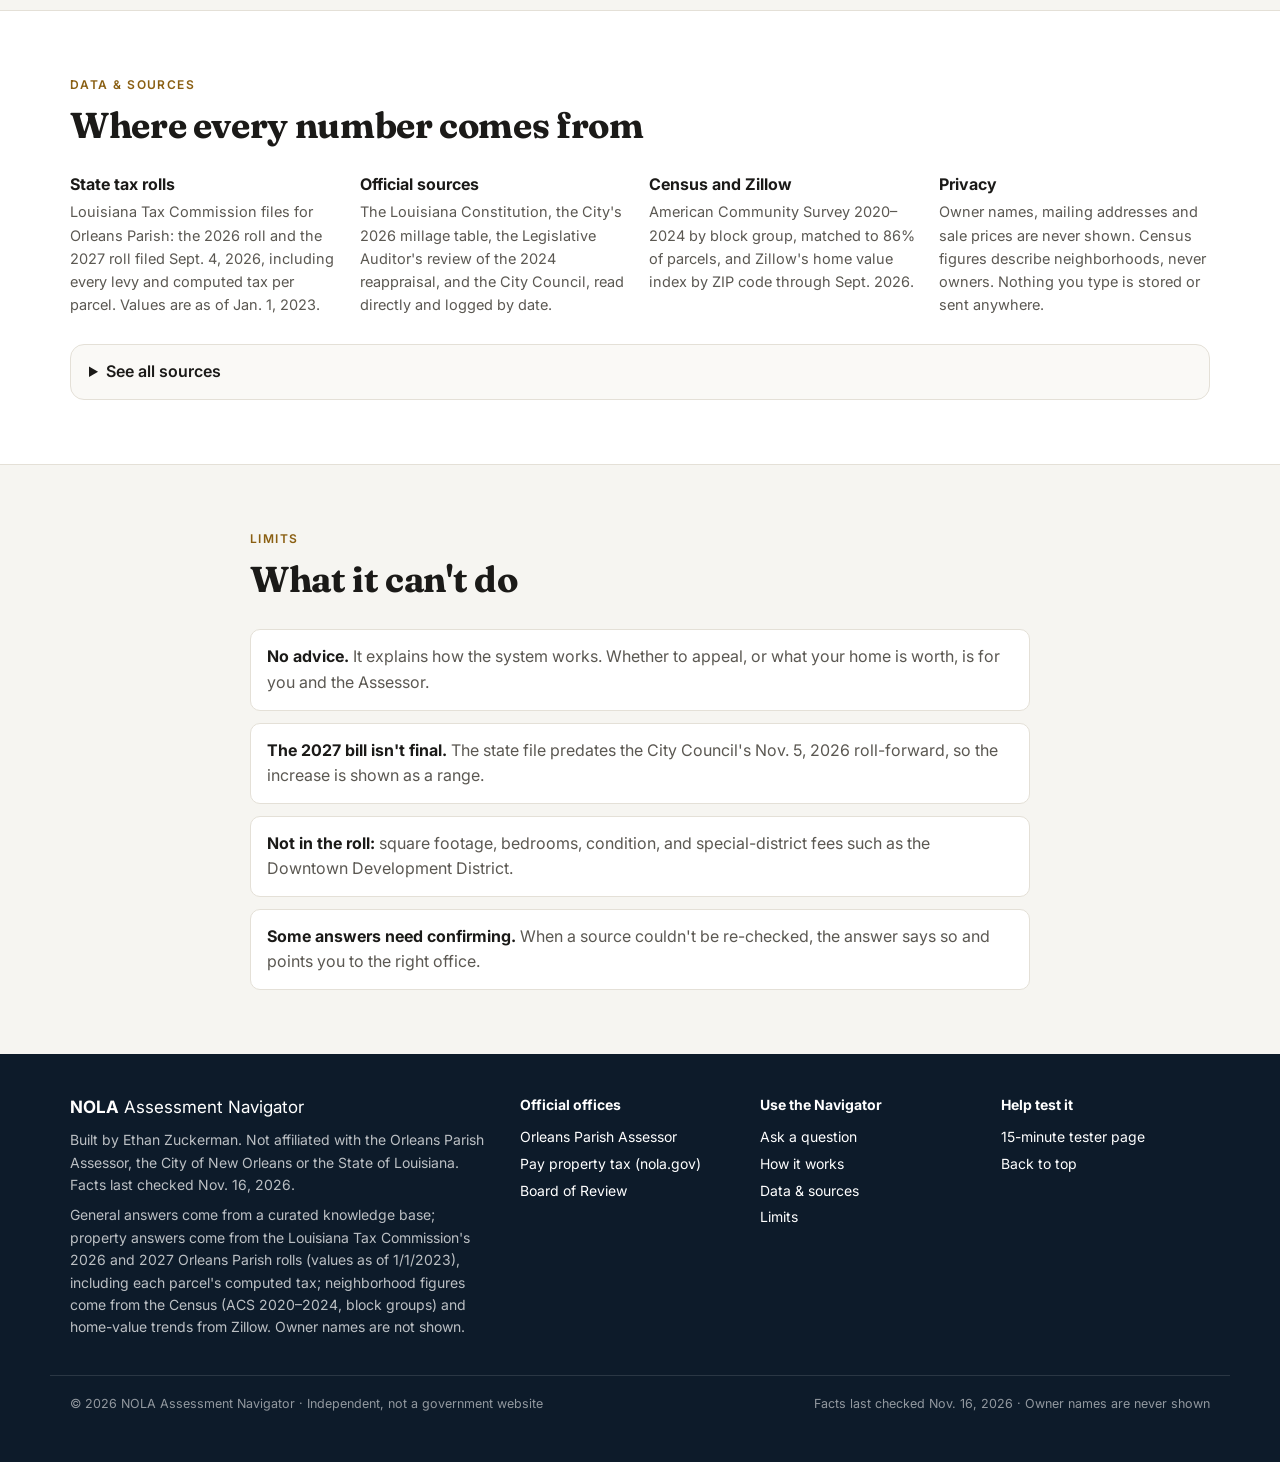
==== commit c95cb560: "Dashboard under the search, easier navigation, no example card - Property dashboard moved directly u" ====
--- a/nola-assessment-navigator/index.html
+++ b/nola-assessment-navigator/index.html
@@ -13,7 +13,7 @@
   <link rel="preconnect" href="https://fonts.gstatic.com" crossorigin />
   <link rel="preload" as="style" href="https://fonts.googleapis.com/css2?family=Fraunces:opsz,wght@9..144,600;9..144,700&family=Inter:wght@400;500;600;700&display=optional" onload="this.onload=null;this.rel='stylesheet'" />
   <noscript><link rel="stylesheet" href="https://fonts.googleapis.com/css2?family=Fraunces:opsz,wght@9..144,600;9..144,700&family=Inter:wght@400;500;600;700&display=optional" /></noscript>
-  <link rel="stylesheet" href="style.css?v=20261118e" />
+  <link rel="stylesheet" href="style.css?v=20261118j" />
 </head>
 <body>
   <a class="skip" href="#q">Skip to the question box</a>
@@ -43,8 +43,9 @@
         <span><strong>NOLA</strong> Assessment Navigator</span>
       </a>
       <nav class="nav-links" aria-label="Sections">
+        <a href="#search">Search</a>
+        <a href="#dash" data-dash-link hidden>My property</a>
         <a href="#app">Ask</a>
-        <a href="#dash" data-dash-link hidden>My property</a>
         <a href="#how">How it works</a>
         <a href="#data">Data &amp; sources</a>
         <a href="#limits">Limits</a>
@@ -58,7 +59,7 @@
   </header>
 
   <main id="main">
-  <section class="hero">
+  <section class="hero" id="search">
     <div class="wrap hero-grid">
       <div>
         <p class="eyebrow">Orleans Parish · General guidance + your property + your area</p>
@@ -82,19 +83,68 @@
         </ol>
         <p class="built-from">Built from public records: Louisiana Tax Commission · City of New Orleans · U.S. Census Bureau · Zillow Research</p>
       </div>
-      <button type="button" class="preview" data-id="102000079" data-try="1205 St. Charles Ave, Apt 607">
-        <span class="preview-tag">Example property</span>
-        <span class="preview-addr">1205 St. Charles Ave, Apt 607</span>
-        <span class="preview-meta">Residential · Values as of Jan. 1, 2023</span>
-        <span class="preview-grid">
-          <span><em>Market value</em><strong data-k="tmv">$145,700</strong></span>
-          <span><em>Homestead</em><strong data-k="hs">$7,500</strong></span>
-          <span><em>2026 tax</em><strong data-k="t26">$1,019</strong></span>
-          <span><em>2027 tax</em><strong data-k="t27">$1,030</strong></span>
-        </span>
-        <span class="preview-check">✓ Matches the roll to the cent: <b data-k="tav">$14,570</b> × <b data-k="mills">131.99</b> mills ÷ 1,000 − <b data-k="th26">$904</b> homestead = <b data-k="t26">$1,019</b></span>
-        <span class="preview-cta">Open this property →</span>
-      </button>
+    </div>
+  </section>
+
+  <section class="dash" id="dash" aria-labelledby="dash-addr" hidden>
+    <div class="wrap">
+      <div class="dash-head">
+        <div>
+          <p class="eyebrow">Property dashboard</p>
+          <h2 id="dash-addr">Your property</h2>
+          <p class="dash-meta" id="dash-meta"></p>
+        </div>
+        <div class="dash-actions">
+          <a class="btn" id="dash-bill" href="https://taxbills.nola.gov/" target="_blank" rel="noopener">View official 2026 bill</a>
+          <button type="button" class="btn ghost" id="pin-compare" data-dash="pin" aria-pressed="false">Add to comparison</button>
+          <a class="btn ghost" href="#app">Ask about this property ↓</a>
+        </div>
+      </div>
+
+      <nav class="dash-tabs" aria-label="Dashboard sections">
+        <a href="#t-map">Map</a><a href="#t-hist">Tax history</a><a href="#t-levy">Where it goes</a><a href="#t-hood">Neighborhood</a><a href="#t-zip">ZIP trend</a><a href="#t-sim">Similar homes</a><a href="#compare">Compare</a>
+        <a class="dash-tabs-ask" href="#app">Ask about it ↓</a>
+      </nav>
+
+      <div class="dash-grid">
+        <section class="tile tile-map" id="t-map" aria-labelledby="map-title">
+          <div class="tile-head"><h3 id="map-title">Location and neighbors</h3>
+            <ul class="map-legend" id="map-legend"><li><span class="lg lg-this"></span>This property</li><li><span class="lg lg-sim"></span>Similar</li><li><span class="lg lg-other"></span>Other parcels nearby</li></ul></div>
+          <div id="map" class="map" role="region" aria-label="Map of the parcel and nearby parcels"></div>
+          <p class="chart-note" id="map-note">Parcel positions from the roll's census match. Click a marker to compare it.</p>
+        </section>
+
+        <section class="tile" id="t-hist" aria-labelledby="hist-title">
+          <div class="tile-head"><h3 id="hist-title">Tax history</h3></div>
+          <div id="chart-history"></div>
+        </section>
+
+        <section class="tile" id="t-levy" aria-labelledby="levy-title">
+          <div class="tile-head"><h3 id="levy-title">Where your 2026 tax goes</h3></div>
+          <div id="chart-breakdown"></div>
+        </section>
+
+        <section class="tile tile-2" id="t-hood" aria-labelledby="hood-title">
+          <div class="tile-head"><h3 id="hood-title">Taxes in this neighborhood</h3></div>
+          <div id="chart-hood"></div>
+        </section>
+
+        <section class="tile tile-wide" id="t-zip" aria-labelledby="zip-title">
+          <div class="tile-head"><h3 id="zip-title">Home values in this ZIP</h3></div>
+          <div id="chart-zip"></div>
+        </section>
+
+        <section class="tile tile-wide" id="t-sim" aria-labelledby="sim-title">
+          <div class="tile-head"><h3 id="sim-title">Similar properties nearby</h3><span class="tile-sub">Recommended for comparison</span></div>
+          <div id="similar"></div>
+        </section>
+
+        <section class="tile tile-wide" id="compare" aria-labelledby="cmp-title">
+          <div class="tile-head"><h3 id="cmp-title">Compare side by side</h3><span class="tile-sub" id="compare-count"></span>
+            <button type="button" class="link-plain" data-dash="clear-compare">Clear comparison</button></div>
+          <div id="compare-table"></div>
+        </section>
+      </div>
     </div>
   </section>
 
@@ -136,7 +186,7 @@
       </div>
       <div id="selected" class="selected" hidden>
         <span class="sel-text"></span>
-        <span class="sel-actions"><button type="button" class="sel-dash" data-act="dash">Open dashboard ↓</button><button type="button" id="download-prop">Download summary</button>
+        <span class="sel-actions"><button type="button" class="sel-dash" data-act="dash">Open dashboard ↑</button><button type="button" id="download-prop">Download summary</button>
         <button type="button" id="clear-prop">Change property</button></span>
       </div>
       <div class="chat-scroll" id="chat-scroll">
@@ -188,63 +238,6 @@
       </section>
     </aside>
   </div>
-
-  <section class="dash" id="dash" aria-labelledby="dash-addr" hidden>
-    <div class="wrap">
-      <div class="dash-head">
-        <div>
-          <p class="eyebrow">Property dashboard</p>
-          <h2 id="dash-addr">Your property</h2>
-          <p class="dash-meta" id="dash-meta"></p>
-        </div>
-        <div class="dash-actions">
-          <a class="btn" id="dash-bill" href="https://taxbills.nola.gov/" target="_blank" rel="noopener">View official 2026 bill</a>
-          <button type="button" class="btn ghost" id="pin-compare" data-dash="pin" aria-pressed="false">Add to comparison</button>
-          <a class="btn ghost" href="#app">Back to the conversation</a>
-        </div>
-      </div>
-
-      <div class="dash-grid">
-        <section class="tile tile-map" aria-labelledby="map-title">
-          <div class="tile-head"><h3 id="map-title">Location and neighbors</h3>
-            <ul class="map-legend" id="map-legend"><li><span class="lg lg-this"></span>This property</li><li><span class="lg lg-sim"></span>Similar</li><li><span class="lg lg-other"></span>Other parcels nearby</li></ul></div>
-          <div id="map" class="map" role="region" aria-label="Map of the parcel and nearby parcels"></div>
-          <p class="chart-note" id="map-note">Parcel positions from the roll's census match. Click a marker to compare it.</p>
-        </section>
-
-        <section class="tile" aria-labelledby="hist-title">
-          <div class="tile-head"><h3 id="hist-title">Tax history</h3></div>
-          <div id="chart-history"></div>
-        </section>
-
-        <section class="tile" aria-labelledby="levy-title">
-          <div class="tile-head"><h3 id="levy-title">Where your 2026 tax goes</h3></div>
-          <div id="chart-breakdown"></div>
-        </section>
-
-        <section class="tile tile-2" aria-labelledby="hood-title">
-          <div class="tile-head"><h3 id="hood-title">Taxes in this neighborhood</h3></div>
-          <div id="chart-hood"></div>
-        </section>
-
-        <section class="tile tile-wide" aria-labelledby="zip-title">
-          <div class="tile-head"><h3 id="zip-title">Home values in this ZIP</h3></div>
-          <div id="chart-zip"></div>
-        </section>
-
-        <section class="tile tile-wide" aria-labelledby="sim-title">
-          <div class="tile-head"><h3 id="sim-title">Similar properties nearby</h3><span class="tile-sub">Recommended for comparison</span></div>
-          <div id="similar"></div>
-        </section>
-
-        <section class="tile tile-wide" id="compare" aria-labelledby="cmp-title">
-          <div class="tile-head"><h3 id="cmp-title">Compare side by side</h3><span class="tile-sub" id="compare-count"></span>
-            <button type="button" class="link-plain" data-dash="clear-compare">Clear comparison</button></div>
-          <div id="compare-table"></div>
-        </section>
-      </div>
-    </div>
-  </section>
 
   <section class="section" id="how">
     <div class="wrap">
@@ -333,15 +326,17 @@
     </div>
   </footer>
 
+  <a class="to-top" id="to-top" href="#top" hidden aria-label="Back to top">↑ Top</a>
+
   <div class="toast" id="toast" role="status" aria-live="polite" hidden></div>
 
-  <script src="kb.js?v=20261118e"></script>
-  <script src="address.js?v=20261118e"></script>
-  <script src="lookup.js?v=20261118e"></script>
-  <script src="property.js?v=20261118e"></script>
-  <script src="ai.js?v=20261118e"></script>
-  <script src="app.js?v=20261118e"></script>
-  <script src="ui.js?v=20261118e"></script>
-  <script src="dash.js?v=20261118e"></script>
+  <script src="kb.js?v=20261118j"></script>
+  <script src="address.js?v=20261118j"></script>
+  <script src="lookup.js?v=20261118j"></script>
+  <script src="property.js?v=20261118j"></script>
+  <script src="ai.js?v=20261118j"></script>
+  <script src="app.js?v=20261118j"></script>
+  <script src="ui.js?v=20261118j"></script>
+  <script src="dash.js?v=20261118j"></script>
 </body>
 </html>
--- a/nola-assessment-navigator/style.css
+++ b/nola-assessment-navigator/style.css
@@ -98,7 +98,7 @@
 
 /* ---------- Hero ---------- */
 .hero { background: radial-gradient(1200px 400px at 85% -10%, rgba(228, 185, 106, .22), transparent 60%), linear-gradient(180deg, var(--navy) 0%, var(--navy-2) 100%); color: var(--on-navy); padding-block: 56px 64px; }
-.hero-grid { display: grid; grid-template-columns: minmax(0, 1.45fr) minmax(0, 1fr); gap: 56px; align-items: center; }
+.hero-grid { display: grid; grid-template-columns: minmax(0, 1fr); }
 .hero-grid > div { max-width: 760px; }
 .eyebrow { margin: 0 0 10px; font-size: 12px; font-weight: 600; letter-spacing: .12em; text-transform: uppercase; color: var(--gold); }
 .hero .eyebrow { color: var(--gold-bright); }
@@ -414,21 +414,6 @@
 }
 @media print { .banner-toggle, .banner-more, .steps, .built-from, .scope, .head-actions { display: none !important; } }
 
-/* Hero preview card: a real example from the roll, the way product sites show the product */
-.preview { display: flex; flex-direction: column; gap: 4px; text-align: left; font: inherit; color: var(--ink); background: var(--surface); border: 1px solid rgba(255, 255, 255, .2); border-radius: 18px; padding: 22px; box-shadow: 0 30px 60px rgba(0, 0, 0, .35); cursor: pointer; transform: rotate(-1deg); transition: transform .2s, box-shadow .2s; }
-.preview:hover, .preview:focus-visible { transform: rotate(0) translateY(-3px); box-shadow: 0 36px 70px rgba(0, 0, 0, .4); }
-.preview-tag { align-self: flex-start; font-size: 11px; font-weight: 700; letter-spacing: .08em; text-transform: uppercase; color: var(--gold); background: var(--gold-soft); border-radius: 999px; padding: 3px 9px; margin-bottom: 6px; }
-.preview-addr { font-size: 18px; font-weight: 700; }
-.preview-meta { font-size: 12.5px; color: var(--muted); }
-.preview-grid { display: grid; grid-template-columns: 1fr 1fr; gap: 8px; margin: 12px 0 4px; }
-.preview-grid > span { background: var(--surface-2); border: 1px solid var(--line); border-radius: 10px; padding: 9px 11px; }
-.preview-grid em { display: block; font-style: normal; font-size: 11.5px; color: var(--muted); }
-.preview-grid strong { font-size: 19px; font-variant-numeric: tabular-nums; }
-.preview-check { margin-top: 6px; font-size: 12px; color: var(--ok); line-height: 1.4; }
-.preview-cta { margin-top: 10px; font-size: 13.5px; font-weight: 600; color: var(--link); }
-.head-actions { flex: none; flex-wrap: nowrap; align-items: flex-start; }
-@media (max-width: 1024px) { .preview { display: none; } }
-@media (prefers-reduced-motion: reduce) { .preview { transform: none; transition: none; } }
 .foot a { text-decoration: none; line-height: 1.9; }
 .foot a:hover { text-decoration: underline; }
 
@@ -597,9 +582,8 @@
 @media (prefers-reduced-motion: reduce) { .flash { animation: none; } .feature-list button { transition: none; } }
 @media (max-width: 1024px) {
   .feature-list { grid-template-columns: repeat(3, minmax(0, 1fr)); }
-  .preview { display: flex !important; max-width: 520px; transform: none; }
-}
-@media (max-width: 760px) { .feature-list { grid-template-columns: 1fr 1fr; } .preview { display: none !important; } }
+}
+@media (max-width: 760px) { .feature-list { grid-template-columns: 1fr 1fr; } }
 
 /* Mini map and mini tax chart in the Your property panel */
 .mini-viz { display: grid; grid-template-columns: 1fr; gap: 10px; margin-top: 12px; }
@@ -612,3 +596,25 @@
 .mini-title { margin: 0; font-size: 11.5px; font-weight: 700; letter-spacing: .06em; text-transform: uppercase; color: var(--muted); }
 .mini-hist .chart { max-height: 150px; }
 .mini-hist .chart-note { display: none; }
+.features[hidden] { display: none; }
+.dash { padding-block: 0 24px; }
+.dash .dash-head { border-top: 0; padding-top: 32px; }
+
+/* Easier navigation: dashboard section bar (sticky under the main nav) and back-to-top */
+.dash-tabs { position: sticky; top: 60px; z-index: 15; display: flex; gap: 4px; align-items: center; overflow-x: auto; scrollbar-width: none; margin: 0 0 18px; padding: 8px; background: color-mix(in srgb, var(--surface) 92%, transparent); backdrop-filter: blur(8px); -webkit-backdrop-filter: blur(8px); border: 1px solid var(--line); border-radius: 12px; box-shadow: var(--shadow); }
+.dash-tabs::-webkit-scrollbar { display: none; }
+.dash-tabs a { flex: none; font-size: 13.5px; font-weight: 600; color: var(--muted); text-decoration: none; padding: 7px 12px; border-radius: 8px; white-space: nowrap; }
+.dash-tabs a:hover { color: var(--ink); background: var(--surface-2); }
+.dash-tabs a.active { color: var(--ink); background: var(--gold-soft); box-shadow: inset 0 0 0 1px color-mix(in srgb, var(--gold) 40%, transparent); }
+.dash-tabs .dash-tabs-ask { margin-left: auto; color: var(--link); }
+.tile { scroll-margin-top: 58px; }
+.to-top { position: fixed; right: 20px; bottom: 20px; z-index: 40; font-size: 13px; font-weight: 700; text-decoration: none; color: var(--ink); background: var(--surface); border: 1px solid var(--line-strong); border-radius: 999px; padding: 8px 14px; box-shadow: var(--shadow-lg); }
+.to-top[hidden] { display: none; }
+.to-top:hover { border-color: var(--gold); }
+@media print { .dash-tabs, .to-top { display: none !important; } }
+.mini-map-wrap { cursor: default; }
+button.mini-note { font: inherit; font-size: 11.5px; font-weight: 600; cursor: pointer; }
+button.mini-note:hover { border-color: var(--gold); }
+/* Keep Leaflet's layers inside the map so sticky bars stay on top */
+.map, .mini-map, .mini-map-wrap { position: relative; z-index: 0; isolation: isolate; }
+.mini-note { z-index: 2; }
